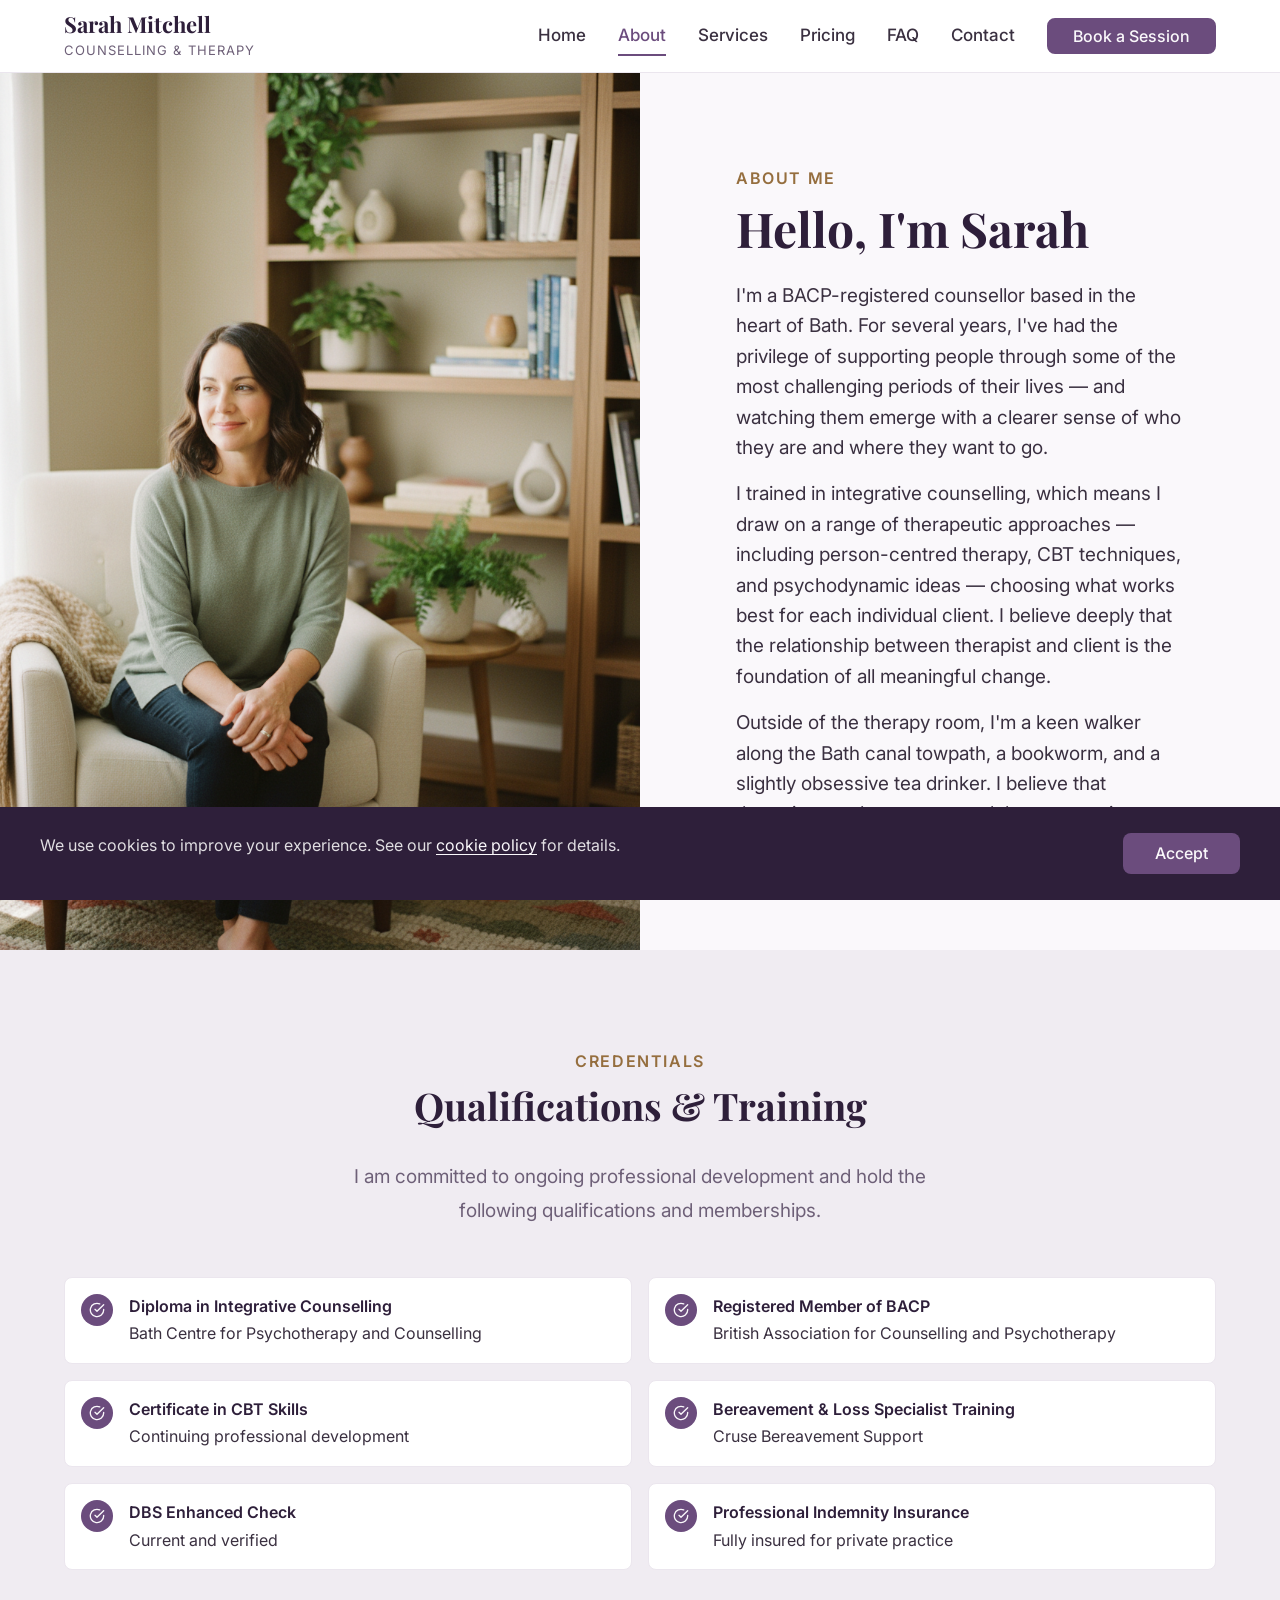
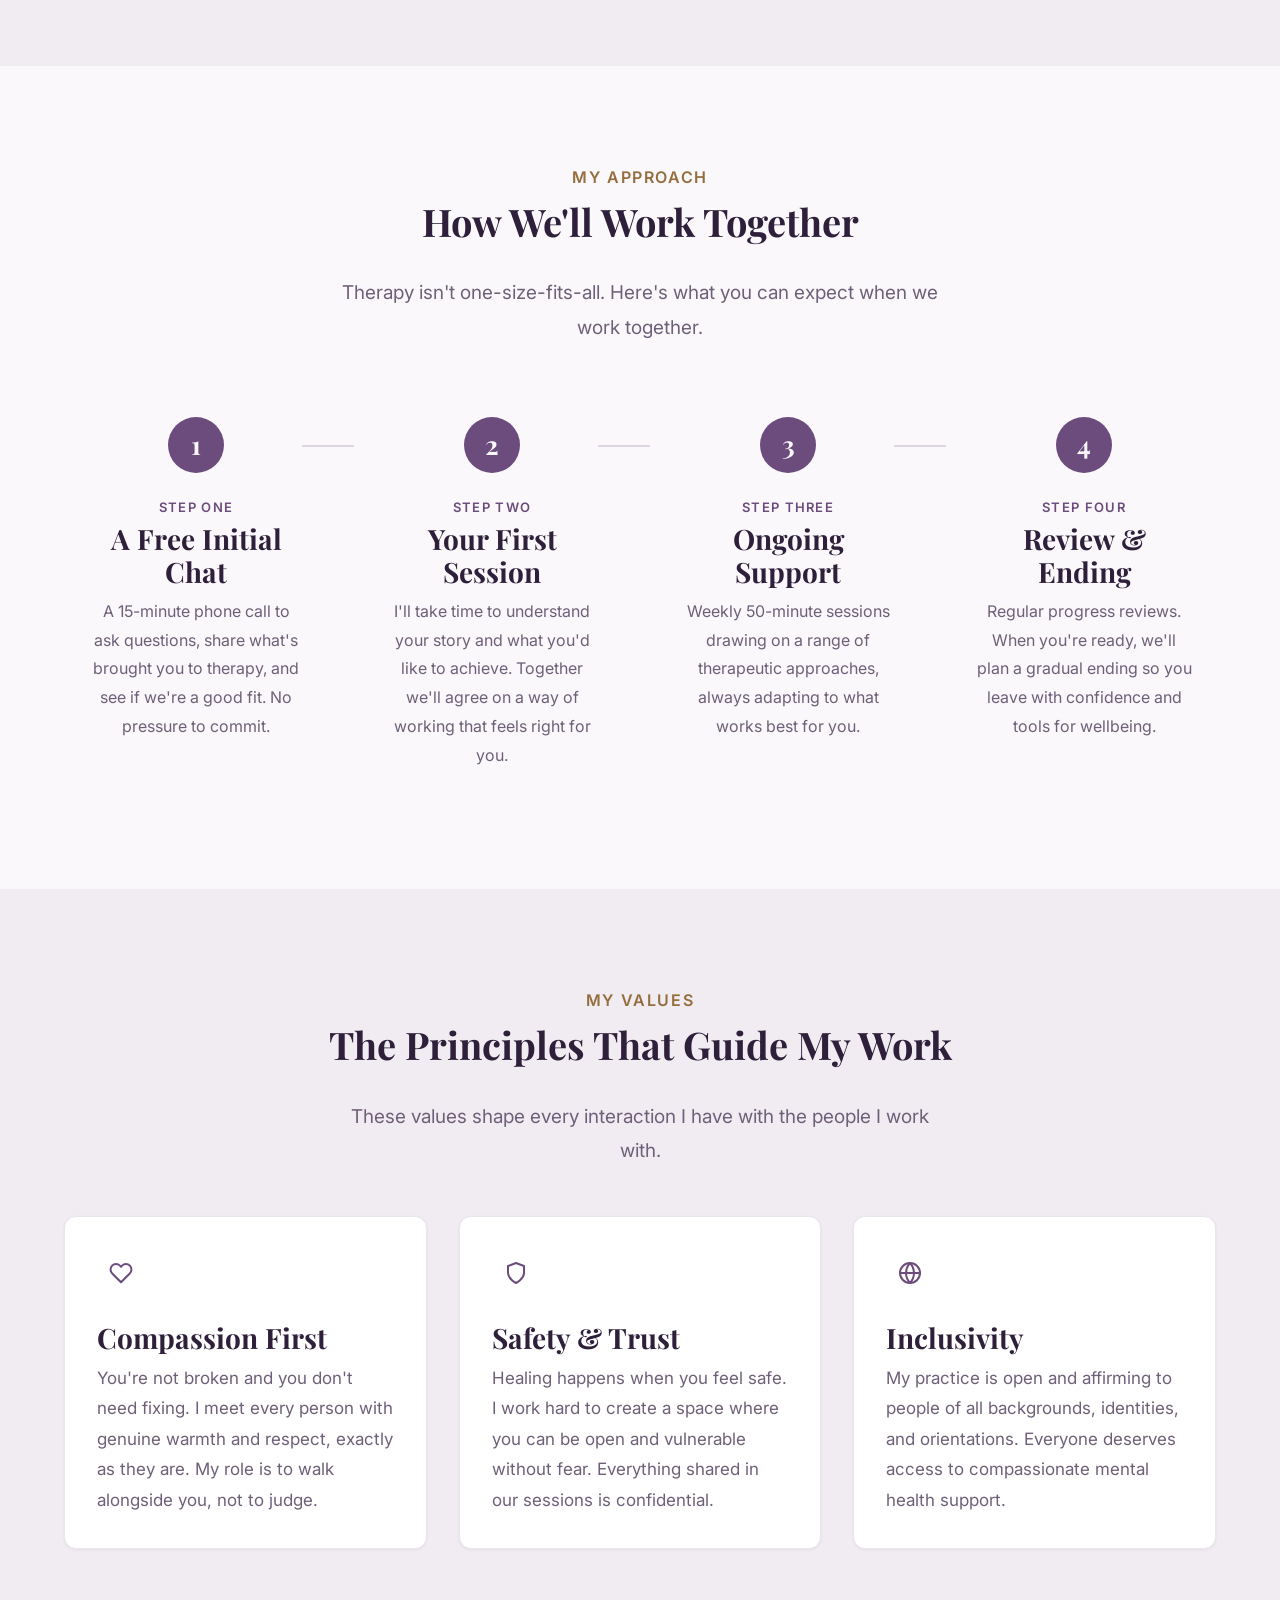
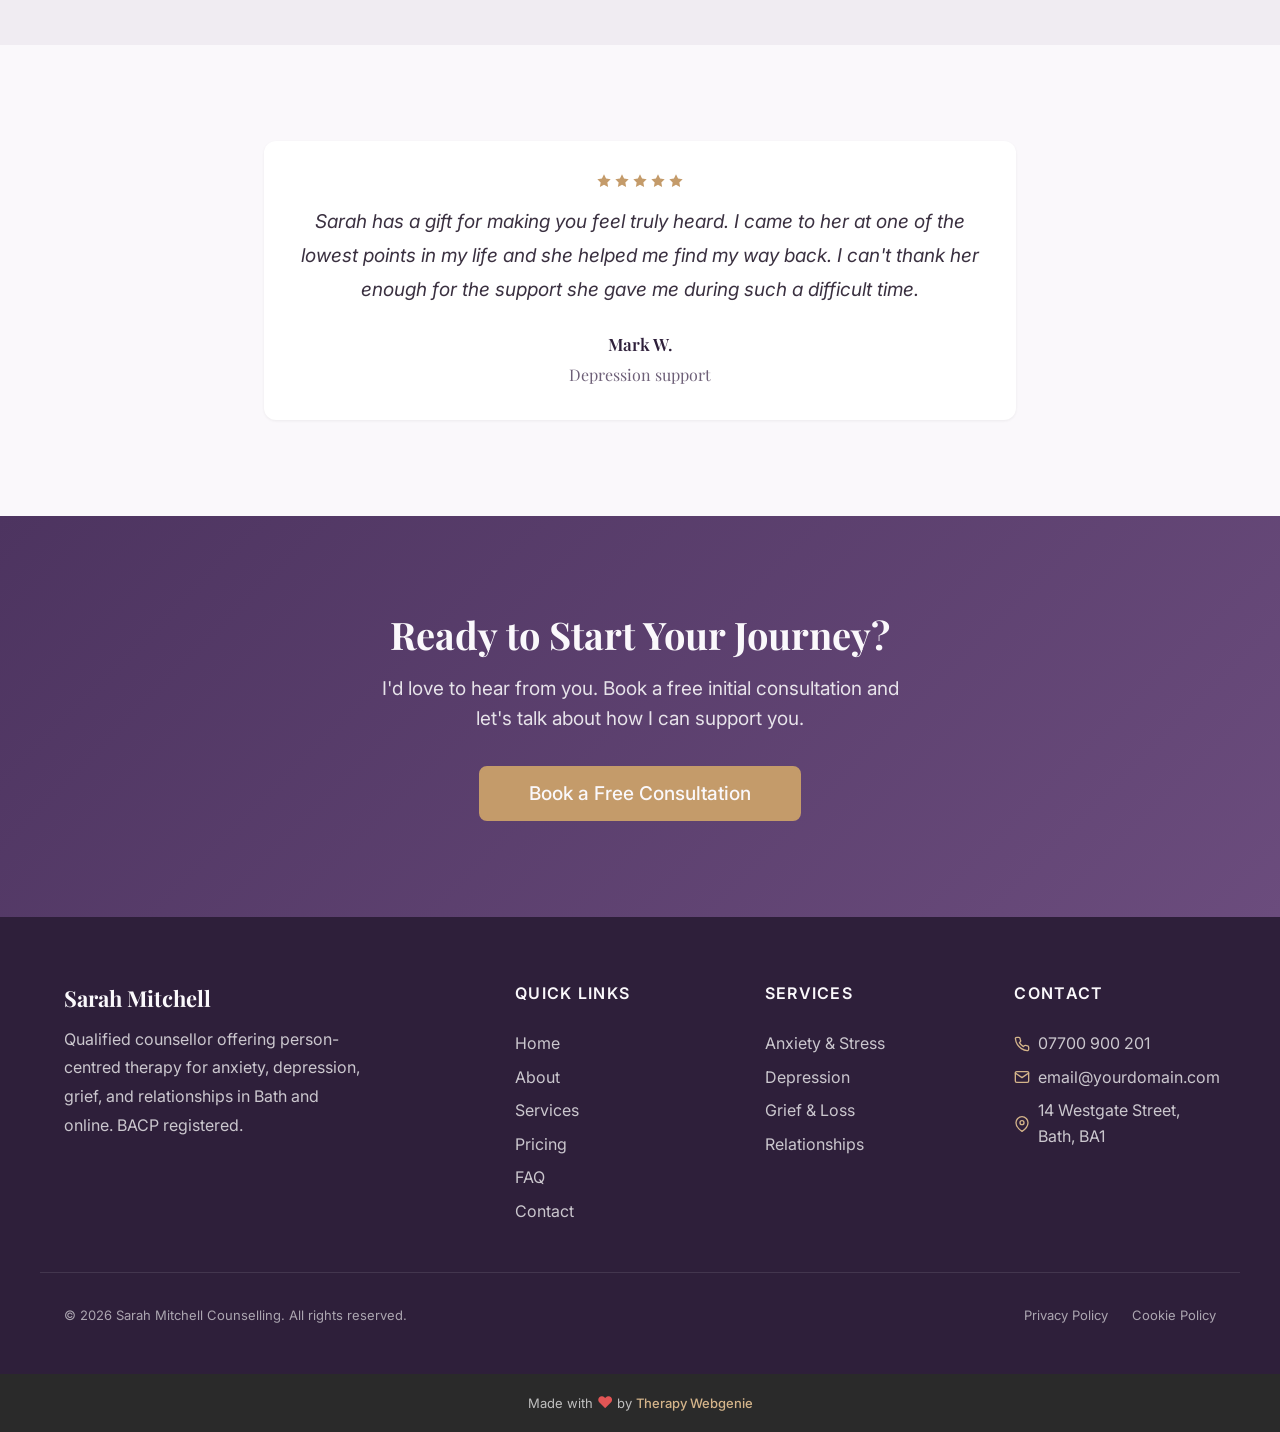
==== about.html @ 07c899c0 "Add compact scroll header to all inner pages Scroll header was only on index.html — now on about, se" ====
<!DOCTYPE html>
<html lang="en">
<head>
  <meta charset="UTF-8">
  <meta name="viewport" content="width=device-width, initial-scale=1.0">
  <meta name="description" content="Learn about Sarah Mitchell — a BACP-registered counsellor in Bath with experience in person-centred therapy for anxiety, depression, grief, and relationships.">
  <title>About Sarah Mitchell — Counsellor in Bath</title>

  <link rel="canonical" href="https://counsellor.therapywebgenie.com/about.html">

  <meta property="og:type" content="website">
  <meta property="og:url" content="https://counsellor.therapywebgenie.com/about.html">
  <meta property="og:title" content="About Sarah Mitchell — Counsellor in Bath">
  <meta property="og:description" content="BACP-registered counsellor in Bath with experience in person-centred therapy for anxiety, depression, grief, and relationships.">
  <meta property="og:image" content="https://counsellor.therapywebgenie.com/images/hero.jpg">

  <meta name="twitter:card" content="summary_large_image">
  <meta name="twitter:title" content="About Sarah Mitchell — Counsellor in Bath">
  <meta name="twitter:description" content="BACP-registered counsellor in Bath with experience in person-centred therapy for anxiety, depression, grief, and relationships.">
  <meta name="twitter:image" content="https://counsellor.therapywebgenie.com/images/hero.jpg">

  <link rel="preconnect" href="https://fonts.googleapis.com">
  <link rel="preconnect" href="https://fonts.gstatic.com" crossorigin>

  <link rel="stylesheet" href="css/base.css">
  <link rel="stylesheet" href="css/components.css">
  <link rel="stylesheet" href="css/theme.css">
  <!-- PROFILE:schema -->
  <!-- /PROFILE:schema -->
</head>
<body>

  <a href="#main" class="skip-link">Skip to main content</a>

  <!-- SECTION: nav -->
  <nav class="nav" role="navigation" aria-label="Main navigation">
    <div class="container nav__inner">
      <a href="index.html" class="nav__brand">
        <!-- PROFILE:logo --><!-- /PROFILE:logo -->
        <span class="nav__name"><!-- PROFILE:site_title -->Sarah Mitchell<!-- /PROFILE:site_title --></span>
        <span class="nav__title"><!-- PROFILE:site_slogan -->Counselling &amp; Therapy<!-- /PROFILE:site_slogan --></span>
      </a>
      <div class="nav__links">
        <a href="index.html" class="nav__link">Home</a>
        <a href="about.html" class="nav__link nav__link--active">About</a>
        <a href="services.html" class="nav__link">Services</a>
        <a href="pricing.html" class="nav__link">Pricing</a>
        <a href="faq.html" class="nav__link">FAQ</a>
        <a href="contact.html" class="nav__link">Contact</a>
        <a href="contact.html" class="btn btn--primary nav__cta">Book a Session</a>
      </div>
      <button class="nav__toggle" aria-label="Toggle menu" aria-expanded="false" aria-controls="mobile-menu">
        <span class="nav__toggle-bar"></span>
        <span class="nav__toggle-bar"></span>
        <span class="nav__toggle-bar"></span>
      </button>
    </div>
    <div class="nav__mobile" id="mobile-menu" role="menu">
      <a href="index.html" class="nav__link" role="menuitem">Home</a>
      <a href="about.html" class="nav__link nav__link--active" role="menuitem">About</a>
      <a href="services.html" class="nav__link" role="menuitem">Services</a>
      <a href="pricing.html" class="nav__link" role="menuitem">Pricing</a>
      <a href="faq.html" class="nav__link" role="menuitem">FAQ</a>
      <a href="contact.html" class="nav__link" role="menuitem">Contact</a>
      <a href="contact.html" class="btn btn--primary" role="menuitem">Book a Session</a>
    </div>
  </nav>
  <!-- /SECTION: nav -->

  <!-- Compact scroll header -->
  <div class="nav-scroll" aria-hidden="true">
    <div class="container nav-scroll__inner">
      <div class="nav-scroll__brand">
        <span class="nav-scroll__name"><!-- PROFILE:site_title -->Sarah Mitchell<!-- /PROFILE:site_title --></span>
        <span class="nav-scroll__title"><!-- PROFILE:site_slogan -->Counselling &amp; Therapy<!-- /PROFILE:site_slogan --></span>
      </div>
      <div class="nav-scroll__right">
        <a href="tel:07700900201" class="nav-scroll__phone">
          <svg xmlns="http://www.w3.org/2000/svg" viewBox="0 0 24 24" fill="none" stroke="currentColor" stroke-width="2" stroke-linecap="round" stroke-linejoin="round"><path d="M22 16.92v3a2 2 0 0 1-2.18 2 19.79 19.79 0 0 1-8.63-3.07 19.5 19.5 0 0 1-6-6 19.79 19.79 0 0 1-3.07-8.67A2 2 0 0 1 4.11 2h3a2 2 0 0 1 2 1.72c.127.96.361 1.903.7 2.81a2 2 0 0 1-.45 2.11L8.09 9.91a16 16 0 0 0 6 6l1.27-1.27a2 2 0 0 1 2.11-.45c.907.339 1.85.573 2.81.7A2 2 0 0 1 22 16.92z"></path></svg>
          07700 900 201
        </a>
        <a href="tel:07700900201" class="nav-scroll__phone-icon" aria-label="Call us">
          <svg xmlns="http://www.w3.org/2000/svg" viewBox="0 0 24 24" fill="none" stroke="currentColor" stroke-width="2" stroke-linecap="round" stroke-linejoin="round"><path d="M22 16.92v3a2 2 0 0 1-2.18 2 19.79 19.79 0 0 1-8.63-3.07 19.5 19.5 0 0 1-6-6 19.79 19.79 0 0 1-3.07-8.67A2 2 0 0 1 4.11 2h3a2 2 0 0 1 2 1.72c.127.96.361 1.903.7 2.81a2 2 0 0 1-.45 2.11L8.09 9.91a16 16 0 0 0 6 6l1.27-1.27a2 2 0 0 1 2.11-.45c.907.339 1.85.573 2.81.7A2 2 0 0 1 22 16.92z"></path></svg>
        </a>
        <button class="nav-scroll__toggle" aria-label="Toggle menu">
          <span class="nav-scroll__toggle-bar"></span>
          <span class="nav-scroll__toggle-bar"></span>
          <span class="nav-scroll__toggle-bar"></span>
        </button>
      </div>
    </div>
  </div>

  <main id="main">

    <!-- SECTION: about-hero -->
    <section class="about-hero">
      <div class="container about-hero__inner">
        <div class="about-hero__image-wrap">
          <img src="images/about-portrait.jpg" alt="Sarah Mitchell, counsellor in Bath" class="about-hero__image" width="600" height="800">
        </div>
        <div class="about-hero__content">
          <span class="section-label">About Me</span>
          <h1>Hello, I'm Sarah</h1>
          <p>I'm a BACP-registered counsellor based in the heart of Bath. For several years, I've had the privilege of supporting people through some of the most challenging periods of their lives — and watching them emerge with a clearer sense of who they are and where they want to go.</p>
          <p>I trained in integrative counselling, which means I draw on a range of therapeutic approaches — including person-centred therapy, CBT techniques, and psychodynamic ideas — choosing what works best for each individual client. I believe deeply that the relationship between therapist and client is the foundation of all meaningful change.</p>
          <p>Outside of the therapy room, I'm a keen walker along the Bath canal towpath, a bookworm, and a slightly obsessive tea drinker. I believe that therapists are human too, and that connection starts with being genuine.</p>
        </div>
      </div>
    </section>
    <!-- /SECTION: about-hero -->

    <!-- SECTION: qualifications -->
    <section class="section section--alt reveal">
      <div class="container">
        <div class="text-center">
          <span class="section-label">Credentials</span>
          <h2>Qualifications &amp; Training</h2>
          <p class="section-subtitle">I am committed to ongoing professional development and hold the following qualifications and memberships.</p>
        </div>
        <div class="quals-list">
          <div class="quals-list__item">
            <div class="quals-list__icon">
              <svg xmlns="http://www.w3.org/2000/svg" viewBox="0 0 24 24" fill="none" stroke="currentColor" stroke-width="2" stroke-linecap="round" stroke-linejoin="round"><path d="M22 11.08V12a10 10 0 1 1-5.93-9.14"></path><polyline points="22 4 12 14.01 9 11.01"></polyline></svg>
            </div>
            <div class="quals-list__text">
              <strong>Diploma in Integrative Counselling</strong>
              Bath Centre for Psychotherapy and Counselling
            </div>
          </div>
          <div class="quals-list__item">
            <div class="quals-list__icon">
              <svg xmlns="http://www.w3.org/2000/svg" viewBox="0 0 24 24" fill="none" stroke="currentColor" stroke-width="2" stroke-linecap="round" stroke-linejoin="round"><path d="M22 11.08V12a10 10 0 1 1-5.93-9.14"></path><polyline points="22 4 12 14.01 9 11.01"></polyline></svg>
            </div>
            <div class="quals-list__text">
              <strong>Registered Member of BACP</strong>
              British Association for Counselling and Psychotherapy
            </div>
          </div>
          <div class="quals-list__item">
            <div class="quals-list__icon">
              <svg xmlns="http://www.w3.org/2000/svg" viewBox="0 0 24 24" fill="none" stroke="currentColor" stroke-width="2" stroke-linecap="round" stroke-linejoin="round"><path d="M22 11.08V12a10 10 0 1 1-5.93-9.14"></path><polyline points="22 4 12 14.01 9 11.01"></polyline></svg>
            </div>
            <div class="quals-list__text">
              <strong>Certificate in CBT Skills</strong>
              Continuing professional development
            </div>
          </div>
          <div class="quals-list__item">
            <div class="quals-list__icon">
              <svg xmlns="http://www.w3.org/2000/svg" viewBox="0 0 24 24" fill="none" stroke="currentColor" stroke-width="2" stroke-linecap="round" stroke-linejoin="round"><path d="M22 11.08V12a10 10 0 1 1-5.93-9.14"></path><polyline points="22 4 12 14.01 9 11.01"></polyline></svg>
            </div>
            <div class="quals-list__text">
              <strong>Bereavement &amp; Loss Specialist Training</strong>
              Cruse Bereavement Support
            </div>
          </div>
          <div class="quals-list__item">
            <div class="quals-list__icon">
              <svg xmlns="http://www.w3.org/2000/svg" viewBox="0 0 24 24" fill="none" stroke="currentColor" stroke-width="2" stroke-linecap="round" stroke-linejoin="round"><path d="M22 11.08V12a10 10 0 1 1-5.93-9.14"></path><polyline points="22 4 12 14.01 9 11.01"></polyline></svg>
            </div>
            <div class="quals-list__text">
              <strong>DBS Enhanced Check</strong>
              Current and verified
            </div>
          </div>
          <div class="quals-list__item">
            <div class="quals-list__icon">
              <svg xmlns="http://www.w3.org/2000/svg" viewBox="0 0 24 24" fill="none" stroke="currentColor" stroke-width="2" stroke-linecap="round" stroke-linejoin="round"><path d="M22 11.08V12a10 10 0 1 1-5.93-9.14"></path><polyline points="22 4 12 14.01 9 11.01"></polyline></svg>
            </div>
            <div class="quals-list__text">
              <strong>Professional Indemnity Insurance</strong>
              Fully insured for private practice
            </div>
          </div>
        </div>
      </div>
    </section>
    <!-- /SECTION: qualifications -->

    <!-- SECTION: approach -->
    <section class="section reveal">
      <div class="container">
        <div class="text-center">
          <span class="section-label">My Approach</span>
          <h2>How We'll Work Together</h2>
          <p class="section-subtitle">Therapy isn't one-size-fits-all. Here's what you can expect when we work together.</p>
        </div>
        <div class="steps steps--connected steps--4">
          <div class="step">
            <div class="step__number">1</div>
            <span class="step__label">Step One</span>
            <h3 class="step__title">A Free Initial Chat</h3>
            <p class="step__text">A 15-minute phone call to ask questions, share what's brought you to therapy, and see if we're a good fit. No pressure to commit.</p>
          </div>
          <div class="step">
            <div class="step__number">2</div>
            <span class="step__label">Step Two</span>
            <h3 class="step__title">Your First Session</h3>
            <p class="step__text">I'll take time to understand your story and what you'd like to achieve. Together we'll agree on a way of working that feels right for you.</p>
          </div>
          <div class="step">
            <div class="step__number">3</div>
            <span class="step__label">Step Three</span>
            <h3 class="step__title">Ongoing Support</h3>
            <p class="step__text">Weekly 50-minute sessions drawing on a range of therapeutic approaches, always adapting to what works best for you.</p>
          </div>
          <div class="step">
            <div class="step__number">4</div>
            <span class="step__label">Step Four</span>
            <h3 class="step__title">Review &amp; Ending</h3>
            <p class="step__text">Regular progress reviews. When you're ready, we'll plan a gradual ending so you leave with confidence and tools for wellbeing.</p>
          </div>
        </div>
      </div>
    </section>
    <!-- /SECTION: approach -->

    <!-- SECTION: values -->
    <section class="section section--alt reveal">
      <div class="container">
        <div class="text-center">
          <span class="section-label">My Values</span>
          <h2>The Principles That Guide My Work</h2>
          <p class="section-subtitle">These values shape every interaction I have with the people I work with.</p>
        </div>
        <div class="grid grid--3">
          <div class="card">
            <div class="card__icon">
              <svg xmlns="http://www.w3.org/2000/svg" viewBox="0 0 24 24" fill="none" stroke="currentColor" stroke-width="2" stroke-linecap="round" stroke-linejoin="round"><path d="M20.84 4.61a5.5 5.5 0 0 0-7.78 0L12 5.67l-1.06-1.06a5.5 5.5 0 0 0-7.78 7.78l1.06 1.06L12 21.23l7.78-7.78 1.06-1.06a5.5 5.5 0 0 0 0-7.78z"></path></svg>
            </div>
            <h3 class="card__title">Compassion First</h3>
            <p class="card__text">You're not broken and you don't need fixing. I meet every person with genuine warmth and respect, exactly as they are. My role is to walk alongside you, not to judge.</p>
          </div>
          <div class="card">
            <div class="card__icon">
              <svg xmlns="http://www.w3.org/2000/svg" viewBox="0 0 24 24" fill="none" stroke="currentColor" stroke-width="2" stroke-linecap="round" stroke-linejoin="round"><path d="M12 22s8-4 8-10V5l-8-3-8 3v7c0 6 8 10 8 10z"></path></svg>
            </div>
            <h3 class="card__title">Safety &amp; Trust</h3>
            <p class="card__text">Healing happens when you feel safe. I work hard to create a space where you can be open and vulnerable without fear. Everything shared in our sessions is confidential.</p>
          </div>
          <div class="card">
            <div class="card__icon">
              <svg xmlns="http://www.w3.org/2000/svg" viewBox="0 0 24 24" fill="none" stroke="currentColor" stroke-width="2" stroke-linecap="round" stroke-linejoin="round"><circle cx="12" cy="12" r="10"></circle><line x1="2" y1="12" x2="22" y2="12"></line><path d="M12 2a15.3 15.3 0 0 1 4 10 15.3 15.3 0 0 1-4 10 15.3 15.3 0 0 1-4-10 15.3 15.3 0 0 1 4-10z"></path></svg>
            </div>
            <h3 class="card__title">Inclusivity</h3>
            <p class="card__text">My practice is open and affirming to people of all backgrounds, identities, and orientations. Everyone deserves access to compassionate mental health support.</p>
          </div>
        </div>
      </div>
    </section>
    <!-- /SECTION: values -->

    <!-- SECTION: testimonial -->
    <section class="section reveal">
      <div class="container container--narrow text-center">
        <div class="testimonial testimonial--avatar">
          <div class="testimonial__stars">
            <svg viewBox="0 0 24 24"><path d="M12 2l3.09 6.26L22 9.27l-5 4.87 1.18 6.88L12 17.77l-6.18 3.25L7 14.14 2 9.27l6.91-1.01L12 2z"/></svg>
            <svg viewBox="0 0 24 24"><path d="M12 2l3.09 6.26L22 9.27l-5 4.87 1.18 6.88L12 17.77l-6.18 3.25L7 14.14 2 9.27l6.91-1.01L12 2z"/></svg>
            <svg viewBox="0 0 24 24"><path d="M12 2l3.09 6.26L22 9.27l-5 4.87 1.18 6.88L12 17.77l-6.18 3.25L7 14.14 2 9.27l6.91-1.01L12 2z"/></svg>
            <svg viewBox="0 0 24 24"><path d="M12 2l3.09 6.26L22 9.27l-5 4.87 1.18 6.88L12 17.77l-6.18 3.25L7 14.14 2 9.27l6.91-1.01L12 2z"/></svg>
            <svg viewBox="0 0 24 24"><path d="M12 2l3.09 6.26L22 9.27l-5 4.87 1.18 6.88L12 17.77l-6.18 3.25L7 14.14 2 9.27l6.91-1.01L12 2z"/></svg>
          </div>
          <p class="testimonial__quote">Sarah has a gift for making you feel truly heard. I came to her at one of the lowest points in my life and she helped me find my way back. I can't thank her enough for the support she gave me during such a difficult time.</p>
          <p class="testimonial__author">Mark W.</p>
          <p class="testimonial__detail">Depression support</p>
        </div>
      </div>
    </section>
    <!-- /SECTION: testimonial -->

    <!-- SECTION: cta -->
    <section class="section cta-banner reveal">
      <div class="container text-center">
        <h2>Ready to Start Your Journey?</h2>
        <p>I'd love to hear from you. Book a free initial consultation and let's talk about how I can support you.</p>
        <div class="cta-banner__buttons">
          <a href="contact.html" class="btn btn--accent">Book a Free Consultation</a>
        </div>
      </div>
    </section>
    <!-- /SECTION: cta -->

  </main>

  <!-- SECTION: footer -->
  <footer class="footer">
    <div class="container footer__inner">
      <div class="footer__brand">
        <p class="footer__brand-name">Sarah Mitchell</p>
        <p class="footer__brand-text">Qualified counsellor offering person-centred therapy for anxiety, depression, grief, and relationships in Bath and online. BACP registered.</p>
      </div>
      <div class="footer__col">
        <p class="footer__heading">Quick Links</p>
        <div class="footer__links">
          <a href="index.html" class="footer__link">Home</a>
          <a href="about.html" class="footer__link">About</a>
          <a href="services.html" class="footer__link">Services</a>
          <a href="pricing.html" class="footer__link">Pricing</a>
          <a href="faq.html" class="footer__link">FAQ</a>
          <a href="contact.html" class="footer__link">Contact</a>
        </div>
      </div>
      <div class="footer__col">
        <p class="footer__heading">Services</p>
        <div class="footer__links">
          <a href="services.html" class="footer__link">Anxiety &amp; Stress</a>
          <a href="services.html" class="footer__link">Depression</a>
          <a href="services.html" class="footer__link">Grief &amp; Loss</a>
          <a href="services.html" class="footer__link">Relationships</a>
        </div>
      </div>
      <div class="footer__col">
        <p class="footer__heading">Contact</p>
        <div class="footer__contact-item">
          <svg xmlns="http://www.w3.org/2000/svg" viewBox="0 0 24 24" fill="none" stroke="currentColor" stroke-width="2" stroke-linecap="round" stroke-linejoin="round"><path d="M22 16.92v3a2 2 0 0 1-2.18 2 19.79 19.79 0 0 1-8.63-3.07 19.5 19.5 0 0 1-6-6 19.79 19.79 0 0 1-3.07-8.67A2 2 0 0 1 4.11 2h3a2 2 0 0 1 2 1.72 12.84 12.84 0 0 0 .7 2.81 2 2 0 0 1-.45 2.11L8.09 9.91a16 16 0 0 0 6 6l1.27-1.27a2 2 0 0 1 2.11-.45 12.84 12.84 0 0 0 2.81.7A2 2 0 0 1 22 16.92z"></path></svg>
          <!-- PROFILE:phone_landline --><span>07700 900 201</span><!-- /PROFILE:phone_landline -->
        </div>
        <div class="footer__contact-item">
          <svg xmlns="http://www.w3.org/2000/svg" viewBox="0 0 24 24" fill="none" stroke="currentColor" stroke-width="2" stroke-linecap="round" stroke-linejoin="round"><path d="M4 4h16c1.1 0 2 .9 2 2v12c0 1.1-.9 2-2 2H4c-1.1 0-2-.9-2-2V6c0-1.1.9-2 2-2z"></path><polyline points="22,6 12,13 2,6"></polyline></svg>
          <!-- PROFILE:email --><a href="mailto:email@yourdomain.com">email@yourdomain.com</a><!-- /PROFILE:email -->
        </div>
        <div class="footer__contact-item">
          <svg xmlns="http://www.w3.org/2000/svg" viewBox="0 0 24 24" fill="none" stroke="currentColor" stroke-width="2" stroke-linecap="round" stroke-linejoin="round"><path d="M21 10c0 7-9 13-9 13s-9-6-9-13a9 9 0 0 1 18 0z"></path><circle cx="12" cy="10" r="3"></circle></svg>
          <!-- PROFILE:address --><span>14 Westgate Street, Bath, BA1</span><!-- /PROFILE:address -->
        </div>
      </div>
    </div>
    <div class="container footer__bottom">
      <p class="footer__copyright">&copy; 2026 Sarah Mitchell Counselling. All rights reserved.</p>
      <div class="footer__legal">
        <a href="privacy.html">Privacy Policy</a>
        <a href="cookies-policy.html">Cookie Policy</a>
      </div>
    </div>
  </footer>
  <!-- /SECTION: footer -->

  <div class="site-credit">
    <p>Made with <span class="site-credit__heart" aria-label="love">&#10084;</span> by <a href="https://www.therapywebgenie.com" target="_blank" rel="noopener">Therapy Webgenie</a></p>
  </div>

  <!-- Cookie Consent -->
  <div class="cookie-banner" role="dialog" aria-label="Cookie consent">
    <div class="cookie-banner__inner">
      <p class="cookie-banner__text">We use cookies to improve your experience. See our <a href="cookies-policy.html">cookie policy</a> for details.</p>
      <button class="cookie-banner__accept">Accept</button>
    </div>
  </div>

  <!-- Back to Top -->
  <button class="back-to-top" aria-label="Back to top">
    <svg xmlns="http://www.w3.org/2000/svg" viewBox="0 0 24 24" fill="none" stroke="currentColor" stroke-width="2" stroke-linecap="round" stroke-linejoin="round"><polyline points="18 15 12 9 6 15"></polyline></svg>
  </button>

  <script src="js/main.js"></script>
</body>
</html>
---- css/base.css ----
/* =============================================
   BASE STYLES
   Reset, Custom Properties, Typography, Layout
   Theme colours & fonts are in theme.css
   ============================================= */

/* --- Custom Properties (non-theme) --- */
:root {
  --text-xs: 0.8125rem;
  --text-sm: 1rem;
  --text-base: 1.0625rem;
  --text-md: 1.1875rem;
  --text-lg: 1.375rem;
  --text-xl: 1.625rem;
  --text-2xl: 2rem;
  --text-3xl: 2.375rem;
  --text-4xl: 3rem;

  /* Heading sizes (overridable per font pairing in theme.css) */
  --text-h1: var(--text-3xl);          /* mobile: 38px */
  --text-h1-desktop: var(--text-4xl);  /* desktop: 48px */
  --text-h2: var(--text-2xl);          /* mobile: 32px */
  --text-h2-desktop: var(--text-3xl);  /* desktop: 38px */
  --text-h3: var(--text-xl);           /* mobile: 26px */
  --text-h3-desktop: 1.75rem;          /* desktop: 28px */

  --font-weight-normal: 400;
  --font-weight-medium: 500;
  --font-weight-semibold: 600;
  --font-weight-bold: 700;

  --line-height-tight: 1.2;
  --line-height-normal: 1.6;
  --line-height-relaxed: 1.8;

  /* Spacing */
  --space-xs: 0.25rem;
  --space-sm: 0.5rem;
  --space-md: 1rem;
  --space-lg: 1.5rem;
  --space-xl: 2rem;
  --space-2xl: 3rem;
  --space-3xl: 4rem;
  --space-4xl: 6rem;
  --space-5xl: 8rem;

  /* Layout */
  --container-max: 1200px;
  --container-narrow: 800px;
  --container-wide: 1400px;

  /* Border Radius */
  --radius-sm: 4px;
  --radius-md: 8px;
  --radius-lg: 12px;
  --radius-xl: 20px;
  --radius-full: 9999px;

  /* Shadows */
  --shadow-sm: 0 1px 3px rgba(0, 0, 0, 0.06);
  --shadow-md: 0 4px 12px rgba(0, 0, 0, 0.08);
  --shadow-lg: 0 8px 30px rgba(0, 0, 0, 0.1);
  --shadow-xl: 0 12px 40px rgba(0, 0, 0, 0.12);

  /* Transitions */
  --transition-fast: 150ms ease;
  --transition-base: 250ms ease;
  --transition-normal: 300ms ease;
  --transition-slow: 400ms ease;
}

/* --- Reset --- */
*,
*::before,
*::after {
  box-sizing: border-box;
  margin: 0;
  padding: 0;
}

html {
  font-size: 100%;
  scroll-behavior: smooth;
  -webkit-text-size-adjust: 100%;
}

body {
  font-family: var(--font-body);
  font-size: var(--text-md);
  font-weight: var(--font-weight-normal);
  line-height: var(--line-height-normal);
  color: var(--color-text);
  background-color: var(--color-bg);
  -webkit-font-smoothing: antialiased;
  -moz-osx-font-smoothing: grayscale;
}

img,
picture,
video,
svg {
  display: block;
  max-width: 100%;
  height: auto;
}

input,
button,
textarea,
select {
  font: inherit;
  color: inherit;
}

button {
  cursor: pointer;
  border: none;
  background: none;
}

a {
  color: inherit;
  text-decoration: none;
}

ul,
ol {
  list-style: none;
}

h1, h2, h3, h4, h5, h6 {
  font-family: var(--font-heading);
  color: var(--color-text-heading);
  line-height: var(--line-height-tight);
  font-weight: var(--font-weight-bold);
  margin-bottom: var(--space-md);
}

/* --- Typography --- */
h1 {
  font-size: var(--text-h1);
}

h2 {
  font-size: var(--text-h2);
}

h3 {
  font-size: var(--text-h3);
}

h4 {
  font-size: var(--text-lg);
}

h5 {
  font-size: var(--text-md);
}

h6 {
  font-size: var(--text-base);
}

p {
  margin-bottom: var(--space-md);
}

p:last-child:not(.section-subtitle) {
  margin-bottom: 0;
}

strong {
  font-weight: var(--font-weight-semibold);
}

/* --- Layout Utilities --- */
.container {
  width: 100%;
  max-width: var(--container-max);
  margin-left: auto;
  margin-right: auto;
  padding-left: var(--space-lg);
  padding-right: var(--space-lg);
}

.container--narrow {
  max-width: var(--container-narrow);
}

.section {
  padding-top: var(--space-3xl);
  padding-bottom: var(--space-3xl);
}

.section--alt {
  background-color: var(--color-bg-alt);
}

/* Icons inside alt sections: swap bg-alt → surface so they remain visible */
.section--alt .card__icon,
.section--alt .icon-box__icon,
.section--alt .contact-info__icon,
.section--alt .service-detail__icon {
  background-color: var(--color-surface);
}

.section--dark {
  background-color: var(--color-bg-dark);
  color: var(--color-text-inverse);
}

.section--dark h2,
.section--dark h3,
.section--dark h4 {
  color: var(--color-text-inverse);
}

/* Grid */
.grid {
  display: grid;
  gap: var(--space-xl);
}

.grid--2 {
  grid-template-columns: 1fr;
}

.grid--3 {
  grid-template-columns: 1fr;
}

/* --- Buttons --- */
.btn {
  display: inline-flex;
  align-items: center;
  justify-content: center;
  gap: var(--space-sm);
  padding: var(--space-md) var(--space-xl);
  font-family: var(--font-body);
  font-size: var(--text-base);
  font-weight: var(--font-weight-medium);
  line-height: 1;
  border-radius: var(--radius-md);
  transition: all var(--transition-base);
  text-decoration: none;
  border: 2px solid transparent;
  white-space: nowrap;
}

.btn--primary {
  background-color: var(--color-primary);
  color: var(--color-text-inverse);
  border-color: var(--color-primary);
}

.btn--primary:hover {
  background-color: var(--color-primary-dark);
  border-color: var(--color-primary-dark);
}

.btn--secondary {
  background-color: transparent;
  color: var(--color-primary);
  border-color: var(--color-primary);
}

.btn--secondary:hover {
  background-color: var(--color-primary);
  color: var(--color-text-inverse);
}

.btn--accent {
  background-color: var(--color-secondary);
  color: var(--color-text-inverse);
  border-color: var(--color-secondary);
}

.btn--accent:hover {
  background-color: var(--color-secondary-dark);
  border-color: var(--color-secondary-dark);
}

.btn--block {
  width: 100%;
}

/* --- Links --- */
.link {
  color: var(--color-primary);
  text-decoration: underline;
  text-underline-offset: 3px;
  transition: color var(--transition-fast);
}

.link:hover {
  color: var(--color-primary-dark);
}

/* --- Text Utilities --- */
.text-center {
  text-align: center;
}

.text-center h2 {
  margin-bottom: var(--space-xl);
}

.text-balance {
  text-wrap: balance;
}

.section-subtitle {
  font-size: var(--text-md);
  color: var(--color-text-light);
  max-width: 600px;
  margin-bottom: var(--space-2xl);
  line-height: var(--line-height-relaxed);
}

.text-center .section-subtitle {
  margin-left: auto;
  margin-right: auto;
}

.section-footer {
  margin-top: var(--space-2xl);
}

.section-label {
  display: inline-block;
  font-family: var(--font-body);
  font-size: var(--text-sm);
  font-weight: var(--font-weight-semibold);
  text-transform: uppercase;
  letter-spacing: 0.1em;
  color: var(--color-secondary-dark);
  margin-bottom: var(--space-sm);
}

/* --- Responsive Typography --- */
@media (min-width: 768px) {
  h1 {
    font-size: var(--text-h1-desktop);
  }

  h2 {
    font-size: var(--text-h2-desktop);
  }

  h3 {
    font-size: var(--text-h3-desktop);
  }

  .section {
    padding-top: var(--space-4xl);
    padding-bottom: var(--space-4xl);
  }
}

/* --- Responsive Grid --- */
@media (min-width: 768px) {
  .grid--2 {
    grid-template-columns: repeat(2, 1fr);
  }

  .grid--3 {
    grid-template-columns: repeat(2, 1fr);
  }
}

@media (min-width: 1024px) {
  .grid--3 {
    grid-template-columns: repeat(3, 1fr);
  }
}

/* --- Screen Reader Only --- */
.sr-only {
  position: absolute;
  width: 1px;
  height: 1px;
  padding: 0;
  margin: -1px;
  overflow: hidden;
  clip: rect(0, 0, 0, 0);
  white-space: nowrap;
  border-width: 0;
}
---- css/components.css ----
/* =============================================
   COMPONENT STYLES
   Nav, Hero, Cards, Testimonials, Forms, Footer
   ============================================= */

/* --- Skip Link --- */
.skip-link {
  position: absolute;
  top: -100%;
  left: var(--space-md);
  padding: var(--space-sm) var(--space-md);
  background: var(--color-primary);
  color: var(--color-text-inverse);
  border-radius: var(--radius-md);
  z-index: 1000;
  font-size: var(--text-sm);
}

.skip-link:focus {
  top: var(--space-sm);
}

/* =============================================
   NAVIGATION
   ============================================= */
.nav {
  position: relative;
  z-index: 100;
  background-color: var(--color-surface);
  border-bottom: 1px solid var(--color-border-light);
  transition: box-shadow var(--transition-base);
}

.nav--scrolled {
  box-shadow: var(--shadow-md);
}

.nav__inner {
  display: flex;
  align-items: center;
  justify-content: space-between;
  height: 72px;
}

.nav__brand {
  display: flex;
  flex-direction: column;
  gap: 2px;
}

.nav__logo {
  max-height: 70px;
  width: auto;
  object-fit: contain;
}

/* Logo beside title — add .nav__brand--inline to .nav__brand */
.nav__brand--inline {
  flex-direction: row;
  align-items: center;
  gap: var(--space-sm);
}

.nav__brand--inline .nav__brand-text {
  display: flex;
  flex-direction: column;
  gap: 2px;
}

.nav__name {
  font-family: var(--font-heading);
  font-size: var(--text-lg);
  font-weight: var(--font-weight-bold);
  color: var(--color-text-heading);
  line-height: 1.2;
}

.nav__title {
  font-size: var(--text-xs);
  color: var(--color-text-light);
  text-transform: uppercase;
  letter-spacing: 0.08em;
}

.nav__links {
  display: none;
  gap: var(--space-xl);
  align-items: center;
}

.nav__link {
  font-size: var(--text-base);
  font-weight: var(--font-weight-medium);
  color: var(--color-text);
  transition: color var(--transition-fast);
  position: relative;
  padding: var(--space-xs) 0;
}

.nav__link::after {
  content: '';
  position: absolute;
  bottom: -2px;
  left: 0;
  width: 0;
  height: 2px;
  background-color: var(--color-primary);
  transition: width var(--transition-base);
}

.nav__link:hover,
.nav__link--active {
  color: var(--color-primary);
}

.nav__link:hover::after,
.nav__link--active::after {
  width: 100%;
}

.nav__cta {
  font-size: var(--text-sm);
  padding: var(--space-sm) var(--space-lg);
}

/* Mobile Menu Toggle */
.nav__toggle {
  display: flex;
  flex-direction: column;
  gap: 5px;
  padding: var(--space-sm);
  z-index: 110;
}

.nav__toggle-bar {
  display: block;
  width: 24px;
  height: 2px;
  background-color: var(--color-text);
  border-radius: 2px;
  transition: all var(--transition-base);
  transform-origin: center;
}

.nav__toggle--open .nav__toggle-bar:nth-child(1) {
  transform: translateY(7px) rotate(45deg);
}

.nav__toggle--open .nav__toggle-bar:nth-child(2) {
  opacity: 0;
}

.nav__toggle--open .nav__toggle-bar:nth-child(3) {
  transform: translateY(-7px) rotate(-45deg);
}

/* Mobile Menu Overlay — slide in from right */
.nav__mobile {
  display: flex;
  position: fixed;
  inset: 0;
  top: 72px;
  background-color: var(--color-surface);
  z-index: 99;
  padding: var(--space-3xl) var(--space-lg);
  flex-direction: column;
  gap: var(--space-lg);
  overflow-y: auto;
  transform: translateX(100%);
  opacity: 0;
  visibility: hidden;
  transition: transform 0.35s cubic-bezier(0.4, 0, 0.2, 1),
              opacity 0.35s ease,
              visibility 0.35s;
}

.nav__mobile--open {
  transform: translateX(0);
  opacity: 1;
  visibility: visible;
}

.nav__mobile .nav__link,
.nav__mobile .btn {
  opacity: 0;
  transform: translateX(20px);
  transition: opacity 0.3s ease, transform 0.3s ease;
}

.nav__mobile--open .nav__link,
.nav__mobile--open .btn {
  opacity: 1;
  transform: translateX(0);
}

.nav__mobile--open > *:nth-child(1) { transition-delay: 0.05s; }
.nav__mobile--open > *:nth-child(2) { transition-delay: 0.1s; }
.nav__mobile--open > *:nth-child(3) { transition-delay: 0.15s; }
.nav__mobile--open > *:nth-child(4) { transition-delay: 0.2s; }
.nav__mobile--open > *:nth-child(5) { transition-delay: 0.25s; }
.nav__mobile--open > *:nth-child(6) { transition-delay: 0.3s; }
.nav__mobile--open > *:nth-child(7) { transition-delay: 0.35s; }

.nav__mobile .nav__link {
  font-size: var(--text-lg);
  padding: var(--space-sm) 0;
  border-bottom: 1px solid var(--color-border-light);
}

.nav__mobile .nav__link::after {
  display: none;
}

.nav__mobile .btn {
  margin-top: var(--space-md);
  text-align: center;
}

@media (min-width: 1100px) {
  .nav__links {
    display: flex;
  }

  .nav__toggle {
    display: none;
  }
}

/* --- Nav Dropdowns (Desktop) --- */
.nav__dropdown {
  position: relative;
}

.nav__link--has-children {
  display: inline-flex;
  align-items: center;
  gap: 4px;
  background: none;
  border: none;
  cursor: pointer;
  font-family: inherit;
  font-size: inherit;
  font-weight: inherit;
  color: inherit;
  padding: 0;
}

.nav__chevron {
  width: 12px;
  height: 12px;
  transition: transform var(--transition-fast);
  flex-shrink: 0;
}

.nav__dropdown:hover .nav__chevron,
.nav__link--has-children[aria-expanded="true"] ~ .nav__dropdown-menu + .nav__chevron,
.nav__link--has-children[aria-expanded="true"] .nav__chevron {
  transform: rotate(180deg);
}

.nav__dropdown-trigger {
  display: inline-flex;
  align-items: center;
  gap: 4px;
  background: none;
  border: none;
  cursor: pointer;
  font-family: inherit;
  font-size: inherit;
  font-weight: inherit;
  color: inherit;
  padding: 0;
}

.nav__dropdown-trigger .nav__chevron {
  width: 12px;
  height: 12px;
  transition: transform var(--transition-fast);
  flex-shrink: 0;
}

.nav__dropdown:hover .nav__dropdown-trigger .nav__chevron {
  transform: rotate(180deg);
}

.nav__dropdown-menu {
  position: absolute;
  top: 100%;
  left: 50%;
  transform: translateX(-50%);
  min-width: 240px;
  background: var(--color-surface);
  border: 1px solid var(--color-border-light);
  border-radius: var(--radius-md, 8px);
  box-shadow: var(--shadow-lg);
  padding: var(--space-sm) 0;
  opacity: 0;
  visibility: hidden;
  transition: opacity var(--transition-fast), visibility var(--transition-fast);
  z-index: 110;
  margin-top: var(--space-xs);
}

.nav__dropdown:hover .nav__dropdown-menu {
  opacity: 1;
  visibility: visible;
}

.nav__dropdown-link,
.nav__dropdown-menu .nav__link--child {
  display: block;
  padding: var(--space-sm) var(--space-lg);
  font-size: var(--text-sm);
  color: var(--color-text);
  transition: background var(--transition-fast), color var(--transition-fast);
  white-space: nowrap;
  text-decoration: none;
}

.nav__dropdown-link:hover,
.nav__dropdown-menu .nav__link--child:hover {
  background: var(--color-bg);
  color: var(--color-primary);
}

.nav__dropdown-link--active {
  color: var(--color-primary);
  font-weight: 600;
}

/* --- Nav Mobile Sub-menus (Accordion) --- */
.nav__mobile-group {
  display: flex;
  flex-direction: column;
}

.nav__mobile-parent {
  display: flex;
  align-items: center;
  justify-content: space-between;
}

.nav__mobile-parent > .nav__link {
  flex: 1;
  cursor: default;
}

.nav__mobile-expand {
  padding: var(--space-sm);
  background: none;
  border: none;
  cursor: pointer;
  color: var(--color-text-light);
  transition: transform var(--transition-fast);
  display: flex;
  align-items: center;
}

.nav__mobile-expand[aria-expanded="true"] .nav__chevron {
  transform: rotate(180deg);
}

.nav__mobile-children {
  display: flex;
  flex-direction: column;
  padding-left: var(--space-lg);
}

.nav__mobile-children[hidden] {
  display: none;
}

.nav__link--child {
  font-size: var(--text-base);
  color: var(--color-text-light);
  padding: var(--space-xs) 0;
  border-bottom: 1px solid var(--color-border-light);
}

.nav__link--child:hover {
  color: var(--color-primary);
}

.nav__link--child::after {
  display: none;
}

/* =============================================
   NAVIGATION: TWO-TIER VARIANT
   Top bar (brand + contact info) + bottom bar (nav links)
   ============================================= */
.nav--two-tier {
  position: relative;
  z-index: 100;
  background-color: var(--color-surface);
  border-bottom: 1px solid var(--color-border-light);
  transition: box-shadow var(--transition-base);
  padding: 20px 0;
}

.nav--two-tier.nav--scrolled {
  box-shadow: var(--shadow-md);
}

/* --- Top bar: brand left, contact info right --- */
.nav__top {
  display: flex;
  align-items: center;
  justify-content: space-between;
  padding-top: 20px;
  padding-bottom: var(--space-sm);
}

.nav__contact {
  display: none;
  align-items: center;
  gap: var(--space-xl);
}

.nav__contact-item {
  display: flex;
  align-items: center;
  gap: var(--space-xs);
  font-size: var(--text-sm);
  color: var(--color-text-light);
  white-space: nowrap;
}

.nav__contact-item svg {
  width: 16px;
  height: 16px;
  flex-shrink: 0;
  color: var(--color-primary);
}

.nav__contact-item a {
  color: var(--color-text-light);
  font-weight: var(--font-weight-medium);
}

.nav__contact-item a:hover {
  color: var(--color-primary);
}

/* --- Bottom bar: nav links + CTA --- */
.nav__bottom {
  display: flex;
  align-items: center;
  justify-content: space-between;
  border-top: 1px solid var(--color-border-light);
  padding-top: var(--space-sm);
  padding-bottom: 20px;
}

.nav--two-tier .nav__links {
  display: none;
  gap: var(--space-lg);
  align-items: center;
  width: 100%;
}

.nav--two-tier .nav__cta {
  margin-left: auto;
}

.nav--two-tier .nav__link {
  font-size: var(--text-sm);
}

/* Mobile: hamburger in top bar, not bottom */
.nav--two-tier .nav__toggle {
  display: flex;
  flex-direction: column;
  gap: 5px;
  padding: var(--space-sm);
  z-index: 110;
}

/* Two-tier mobile: hide bottom bar border, show only toggle */
.nav--two-tier .nav__bottom {
  border-top: none;
  padding: 0;
  position: absolute;
  right: var(--space-lg);
  top: var(--space-lg);
}

@media (min-width: 1100px) {
  .nav--two-tier .nav__bottom {
    position: static;
    border-top: 1px solid var(--color-border-light);
    padding-top: var(--space-sm);
    padding-bottom: var(--space-sm);
  }
}

.nav__top {
  position: relative;
}

/* Desktop breakpoint */
@media (min-width: 900px) {
  .nav__contact {
    display: flex;
  }
}

@media (min-width: 1100px) {
  .nav--two-tier .nav__links {
    display: flex;
  }

  .nav--two-tier .nav__toggle {
    display: none;
  }
}

/* Mobile menu for two-tier uses the same nav__mobile styles */
.nav--two-tier .nav__mobile {
  top: 0;
}

/* Contact info inside mobile menu */
.nav__mobile-contact {
  display: flex;
  flex-direction: column;
  gap: var(--space-sm);
  padding-top: var(--space-md);
  margin-top: var(--space-md);
  border-top: 1px solid var(--color-border-light);
}

.nav__mobile-contact .nav__contact-item {
  display: flex;
  font-size: var(--text-base);
}

@media (min-width: 900px) {
  .nav__mobile-contact {
    display: none;
  }
}

/* =============================================
   SCROLL-AWARE COMPACT HEADER
   Hidden by default. Slides in when user scrolls up
   after passing the main header. Shows brand + phone + hamburger.
   ============================================= */
.nav-scroll {
  position: fixed;
  top: 0;
  left: 0;
  right: 0;
  z-index: 200;
  background-color: var(--color-surface);
  border-bottom: 1px solid var(--color-border-light);
  box-shadow: var(--shadow-md);
  transform: translateY(-100%);
  opacity: 0;
  transition: transform 0.3s ease, opacity 0.3s ease;
  pointer-events: none;
}

.nav-scroll--visible {
  transform: translateY(0);
  opacity: 1;
  pointer-events: auto;
}

.nav-scroll__inner {
  display: flex;
  align-items: center;
  justify-content: space-between;
  height: 56px;
}

.nav-scroll__brand {
  display: flex;
  flex-direction: column;
  gap: 4px;
  min-width: 0;
}

.nav-scroll__name {
  font-family: var(--font-heading);
  font-size: var(--text-base);
  font-weight: var(--font-weight-bold);
  color: var(--color-text-heading);
  line-height: 1.2;
  white-space: nowrap;
  overflow: hidden;
  text-overflow: ellipsis;
}

.nav-scroll__title {
  font-size: 11px;
  color: var(--color-text-light);
  text-transform: uppercase;
  letter-spacing: 0.08em;
  line-height: 1.2;
}

.nav-scroll__right {
  display: flex;
  align-items: center;
  gap: var(--space-lg);
}

.nav-scroll__phone {
  display: none;
  align-items: center;
  gap: var(--space-xs);
  font-size: var(--text-sm);
  font-weight: var(--font-weight-medium);
  color: var(--color-text);
  white-space: nowrap;
}

.nav-scroll__phone svg {
  width: 16px;
  height: 16px;
  flex-shrink: 0;
  color: var(--color-primary);
}

.nav-scroll__phone:hover {
  color: var(--color-primary);
}

/* Mobile: just phone icon, no text */
.nav-scroll__phone-icon {
  display: flex;
  align-items: center;
  color: var(--color-primary);
}

.nav-scroll__phone-icon svg {
  width: 20px;
  height: 20px;
}

@media (min-width: 600px) {
  .nav-scroll__phone {
    display: flex;
  }

  .nav-scroll__phone-icon {
    display: none;
  }
}

.nav-scroll__toggle {
  display: flex;
  flex-direction: column;
  gap: 5px;
  padding: var(--space-sm);
  background: none;
  border: none;
  cursor: pointer;
}

.nav-scroll__toggle-bar {
  display: block;
  width: 22px;
  height: 2px;
  background-color: var(--color-text);
  border-radius: 2px;
}

/* =============================================
   HERO
   ============================================= */
.hero {
  position: relative;
  padding: var(--space-3xl) 0;
  overflow: hidden;
}

.hero__inner {
  display: grid;
  grid-template-columns: 1fr;
  gap: var(--space-2xl);
  align-items: center;
}

.hero__content {
  order: 2;
}

.hero__image-wrap {
  order: 1;
}

.hero__label {
  display: inline-block;
  font-size: var(--text-sm);
  font-weight: var(--font-weight-semibold);
  color: var(--color-secondary-dark);
  text-transform: uppercase;
  letter-spacing: 0.1em;
  margin-bottom: var(--space-md);
}

.hero__heading {
  font-size: var(--text-h1);
  margin-bottom: var(--space-lg);
  color: var(--color-text-heading);
}

.hero__text {
  font-size: var(--text-md);
  color: var(--color-text-light);
  line-height: var(--line-height-relaxed);
  margin-bottom: var(--space-xl);
  max-width: 540px;
}

.hero__ticks {
  list-style: none;
  padding: 0;
  margin: var(--space-lg) 0;
  display: flex;
  flex-wrap: wrap;
  gap: var(--space-sm);
}

.hero__ticks li {
  display: inline-flex;
  align-items: center;
  gap: var(--space-xs);
  font-size: var(--text-xs);
  font-weight: var(--font-weight-medium);
  color: var(--color-primary-dark);
  background-color: var(--color-bg-alt);
  padding: var(--space-xs) var(--space-md);
  border-radius: var(--radius-full);
  border: 1px solid var(--color-border);
}

.hero__ticks svg {
  width: 16px;
  height: 16px;
  flex-shrink: 0;
  color: var(--color-primary);
}

.hero__actions {
  display: flex;
  flex-wrap: wrap;
  gap: var(--space-md);
  justify-content: center;
}

@media (min-width: 768px) {
  .hero__actions {
    justify-content: flex-start;
  }
}

.hero__image {
  width: 100%;
  aspect-ratio: 4 / 3;
  object-fit: cover;
  border-radius: var(--radius-lg);
  box-shadow: var(--shadow-lg);
}

.hero__image-placeholder {
  width: 100%;
  aspect-ratio: 4 / 3;
  border-radius: var(--radius-lg);
  background: linear-gradient(135deg, var(--color-primary-light) 0%, var(--color-primary) 100%);
  display: flex;
  align-items: center;
  justify-content: center;
  color: var(--color-text-inverse);
  font-size: var(--text-base);
  text-align: center;
  padding: var(--space-xl);
  box-shadow: var(--shadow-lg);
}

@media (min-width: 768px) {
  .hero {
    padding: var(--space-3xl) 0;
  }

  .hero__inner {
    grid-template-columns: 1fr 1fr;
    gap: var(--space-3xl);
  }

  .hero__content {
    order: 1;
  }

  .hero__image-wrap {
    order: 2;
  }

  .hero__heading {
    font-size: var(--text-h1-desktop);
  }
}

/* =============================================
   HERO VARIANTS
   Add class to <section class="hero hero--variant">
   Default (no modifier) = split layout
   ============================================= */

/* --- Fullwidth: background image, centered text overlay --- */
.hero--fullwidth {
  padding: var(--space-3xl) 0;
  min-height: 500px;
  display: flex;
  align-items: center;
  text-align: center;
  background: linear-gradient(135deg, var(--color-primary-dark) 0%, var(--color-primary) 50%, var(--color-primary-light) 100%);
  color: var(--color-text-inverse);
}

.hero--fullwidth .hero__inner {
  grid-template-columns: 1fr;
  justify-items: center;
}

.hero--fullwidth .hero__content {
  order: 1;
  max-width: 720px;
}

.hero--fullwidth .hero__image-wrap {
  display: none;
}

.hero--fullwidth .hero__label {
  color: var(--color-secondary-light);
}

.hero--fullwidth .hero__heading {
  color: var(--color-text-inverse);
}

.hero--fullwidth .hero__text {
  color: rgba(255, 255, 255, 0.85);
  margin-left: auto;
  margin-right: auto;
  max-width: 600px;
}

.hero--fullwidth .hero__actions {
  justify-content: center;
}

.hero--fullwidth .hero__ticks {
  justify-content: center;
}

.hero--fullwidth .hero__ticks li {
  color: rgba(255, 255, 255, 0.85);
  background-color: rgba(255, 255, 255, 0.12);
  border-color: rgba(255, 255, 255, 0.2);
}

.hero--fullwidth .hero__ticks svg {
  color: var(--color-secondary-light);
}

.hero--fullwidth .btn--primary {
  background-color: var(--color-secondary);
  border-color: var(--color-secondary);
  color: var(--color-text-inverse);
}

.hero--fullwidth .btn--primary:hover {
  background-color: var(--color-secondary-dark);
  border-color: var(--color-secondary-dark);
}

.hero--fullwidth .btn--secondary {
  color: var(--color-text-inverse);
  border-color: rgba(255, 255, 255, 0.5);
}

.hero--fullwidth .btn--secondary:hover {
  background-color: rgba(255, 255, 255, 0.15);
  border-color: var(--color-text-inverse);
}

@media (min-width: 768px) {
  .hero--fullwidth {
    padding: var(--space-3xl) 0;
    min-height: 600px;
  }

  .hero--fullwidth .hero__inner {
    grid-template-columns: 1fr;
  }
}

/* --- Minimal: premium light hero — centered, subtle texture, no image --- */
.hero--minimal {
  padding: var(--space-3xl) 0;
  text-align: center;
  background:
    radial-gradient(ellipse at 15% 80%, color-mix(in srgb, var(--color-secondary) 10%, transparent) 0%, transparent 50%),
    radial-gradient(ellipse at 85% 20%, color-mix(in srgb, var(--color-primary) 8%, transparent) 0%, transparent 50%),
    radial-gradient(ellipse at 50% 50%, color-mix(in srgb, var(--color-accent, var(--color-primary-light)) 5%, transparent) 0%, transparent 60%),
    linear-gradient(160deg, var(--color-bg) 0%, var(--color-bg-alt) 100%);
  position: relative;
  overflow: hidden;
}

.hero--minimal::before {
  content: '';
  position: absolute;
  top: -20%;
  right: -5%;
  width: 400px;
  height: 400px;
  border-radius: 50%;
  background: radial-gradient(circle, color-mix(in srgb, var(--color-primary) 6%, transparent) 0%, transparent 70%);
  pointer-events: none;
}

.hero--minimal::after {
  content: '';
  position: absolute;
  bottom: -15%;
  left: -5%;
  width: 350px;
  height: 350px;
  border-radius: 50%;
  background: radial-gradient(circle, color-mix(in srgb, var(--color-secondary) 8%, transparent) 0%, transparent 70%);
  pointer-events: none;
}

.hero--minimal .hero__inner {
  grid-template-columns: 1fr;
  justify-items: center;
  position: relative;
  z-index: 1;
}

.hero--minimal .hero__content {
  order: 1;
  max-width: 800px;
}

.hero--minimal .hero__image-wrap {
  display: none;
}

.hero--minimal .hero__label {
  display: inline-block;
  background: color-mix(in srgb, var(--color-primary) 12%, transparent);
  color: var(--color-primary-dark);
  padding: var(--space-xs) var(--space-lg);
  border-radius: var(--radius-full);
  font-size: var(--text-xs);
  font-weight: var(--font-weight-semibold);
  text-transform: uppercase;
  letter-spacing: 0.12em;
  margin-bottom: var(--space-lg);
}

.hero--minimal .hero__heading {
  font-size: var(--text-h1-desktop);
  margin-bottom: var(--space-xl);
}

.hero--minimal .hero__text {
  font-size: var(--text-lg);
  max-width: 600px;
  margin-left: auto;
  margin-right: auto;
}

.hero--minimal .hero__actions {
  justify-content: center;
}

.hero--minimal .hero__ticks {
  justify-content: center;
}

.hero--minimal .hero__ticks li {
  color: var(--color-primary-dark);
  background-color: rgba(0, 0, 0, 0.05);
  border-color: rgba(0, 0, 0, 0.1);
}

.hero--minimal .hero__ticks svg {
  color: var(--color-secondary-dark);
}

@media (min-width: 768px) {
  .hero--minimal {
    padding: var(--space-3xl) 0;
  }

  .hero--minimal::before {
    width: 600px;
    height: 600px;
  }

  .hero--minimal::after {
    width: 500px;
    height: 500px;
  }

  .hero--minimal .hero__heading {
    font-size: 3.5rem;
  }

  .hero--minimal .hero__inner {
    grid-template-columns: 1fr;
  }
}

/* --- Half: edge-to-edge 50/50 split, image bleeds to edge --- */
.hero--half {
  padding: 0;
  overflow: hidden;
}

.hero--half .hero__inner {
  display: grid;
  grid-template-columns: 1fr;
  gap: 0;
  max-width: 100%;
  padding: 0;
  align-items: stretch;
}

.hero--half .hero__image-wrap {
  order: 1;
  width: 100%;
  min-height: 300px;
}

.hero--half .hero__image-placeholder,
.hero--half .hero__image {
  border-radius: 0;
  box-shadow: none;
  width: 100%;
  height: 100%;
  aspect-ratio: auto;
  object-fit: cover;
}

.hero--half .hero__content {
  order: 2;
  padding: var(--space-2xl) var(--space-lg);
  display: flex;
  flex-direction: column;
  justify-content: center;
}

.hero--half .hero__text {
  max-width: none;
}

@media (min-width: 768px) {
  .hero--half .hero__inner {
    grid-template-columns: 1fr 1fr;
    min-height: 560px;
  }

  .hero--half .hero__image-wrap {
    order: 1;
    min-height: auto;
  }

  .hero--half .hero__content {
    order: 2;
    padding: var(--space-3xl) var(--space-3xl) var(--space-3xl) var(--space-2xl);
  }
}

@media (min-width: 1024px) {
  .hero--half .hero__content {
    padding: var(--space-4xl) var(--space-4xl) var(--space-4xl) var(--space-3xl);
  }
}

/* --- Slope: hero with coloured background panel behind image + text --- */
.hero--slope-dark,
.hero--slope-light {
  padding: var(--space-3xl) 0;
}

.hero--slope-dark .hero__inner,
.hero--slope-light .hero__inner {
  position: relative;
  padding: 0;
}

/* Content needs padding on mobile since inner has none */
.hero--slope-dark .hero__content,
.hero--slope-light .hero__content {
  padding: var(--space-xl) var(--space-2xl) var(--space-2xl);
}

/* Hide label and ticks in slope heroes */
.hero--slope-dark .hero__label,
.hero--slope-light .hero__label,
.hero--slope-dark .hero__ticks,
.hero--slope-light .hero__ticks {
  display: none;
}

/* Smaller heading for slope */
.hero--slope-dark .hero__heading,
.hero--slope-light .hero__heading {
  font-size: clamp(1.75rem, 3vw, 2.5rem);
}

/* Dark slope: light text */
.hero--slope-dark .hero__heading {
  color: var(--color-text-inverse);
}

.hero--slope-dark .hero__text {
  color: rgba(255, 255, 255, 0.85);
}

.hero--slope-dark .btn--primary {
  background-color: var(--color-secondary);
  border-color: var(--color-secondary);
  color: var(--color-text-inverse);
}

.hero--slope-dark .btn--primary:hover {
  background-color: var(--color-secondary-dark);
  border-color: var(--color-secondary-dark);
}

.hero--slope-dark .btn--secondary {
  color: var(--color-text-inverse);
  border-color: rgba(255, 255, 255, 0.5);
}

.hero--slope-dark .btn--secondary:hover {
  background-color: rgba(255, 255, 255, 0.15);
  border-color: var(--color-text-inverse);
}

/* Coloured background panel — mobile: full coverage */
.hero--slope-dark .hero__inner::before,
.hero--slope-light .hero__inner::before {
  content: '';
  position: absolute;
  top: 0;
  bottom: 0;
  left: 0;
  right: 0;
  border-radius: var(--radius-lg);
  z-index: 0;
}

.hero--slope-dark .hero__inner::before {
  background: linear-gradient(135deg, var(--color-primary-dark) 0%, var(--color-primary) 100%);
}

.hero--slope-light .hero__inner::before {
  background: color-mix(in srgb, var(--color-primary) 12%, var(--color-bg));
}

/* Image */
.hero--slope-dark .hero__image-wrap,
.hero--slope-light .hero__image-wrap {
  order: 1;
  position: relative;
  z-index: 1;
}

.hero--slope-dark .hero__image-placeholder,
.hero--slope-dark .hero__image,
.hero--slope-light .hero__image-placeholder,
.hero--slope-light .hero__image {
  width: 100%;
  aspect-ratio: 4 / 3;
  object-fit: cover;
  border-radius: var(--radius-md);
  box-shadow: var(--shadow-lg);
}

/* Content — position + z-index */
.hero--slope-dark .hero__content,
.hero--slope-light .hero__content {
  order: 2;
  position: relative;
  z-index: 1;
}

@media (min-width: 768px) {
  .hero--slope-dark,
  .hero--slope-light {
    padding: var(--space-3xl) 0;
  }

  .hero--slope-dark .hero__inner,
  .hero--slope-light .hero__inner {
    display: grid;
    grid-template-columns: 45% 1fr;
    gap: var(--space-3xl);
    align-items: center;
    padding: var(--space-3xl);
    padding-left: 0;
    min-height: 400px;
  }

  /* Background panel shifts right — sits behind middle of image */
  .hero--slope-dark .hero__inner::before,
  .hero--slope-light .hero__inner::before {
    left: 20%;
    border-radius: 0 40px 0 0;
  }

  .hero--slope-dark .hero__content,
  .hero--slope-light .hero__content {
    order: 2;
    padding: 0;
  }

  /* Desktop image: flush to left edge, bottom-left radius only */
  .hero--slope-dark .hero__image-placeholder,
  .hero--slope-dark .hero__image,
  .hero--slope-light .hero__image-placeholder,
  .hero--slope-light .hero__image {
    aspect-ratio: auto;
    height: 100%;
    min-height: 320px;
    border-radius: 0 0 0 40px;
  }
}

/* --- Reverse modifier: flips image/text sides --- */

/* Classic (default split) reverse: image left, text right */
@media (min-width: 768px) {
  .hero.hero--reverse .hero__content {
    order: 2;
  }

  .hero.hero--reverse .hero__image-wrap {
    order: 1;
  }
}

/* Half (Split 50%) reverse: text left, image right */
@media (min-width: 768px) {
  .hero--half.hero--reverse .hero__image-wrap {
    order: 2;
  }

  .hero--half.hero--reverse .hero__content {
    order: 1;
    padding: var(--space-3xl) var(--space-2xl) var(--space-3xl) var(--space-3xl);
  }
}

@media (min-width: 1024px) {
  .hero--half.hero--reverse .hero__content {
    padding: var(--space-4xl) var(--space-3xl) var(--space-4xl) var(--space-4xl);
  }
}

/* Slope reverse: image right, text left */
@media (min-width: 768px) {
  .hero--slope-dark.hero--reverse .hero__inner,
  .hero--slope-light.hero--reverse .hero__inner {
    grid-template-columns: 1fr 45%;
    padding-left: var(--space-3xl);
    padding-right: 0;
  }

  .hero--slope-dark.hero--reverse .hero__image-wrap,
  .hero--slope-light.hero--reverse .hero__image-wrap {
    order: 2;
  }

  .hero--slope-dark.hero--reverse .hero__content,
  .hero--slope-light.hero--reverse .hero__content {
    order: 1;
  }

  .hero--slope-dark.hero--reverse .hero__inner::before,
  .hero--slope-light.hero--reverse .hero__inner::before {
    left: 0;
    right: 20%;
    border-radius: 40px 0 0 0;
  }

  /* Reversed image: bottom-right radius only */
  .hero--slope-dark.hero--reverse .hero__image-placeholder,
  .hero--slope-dark.hero--reverse .hero__image,
  .hero--slope-light.hero--reverse .hero__image-placeholder,
  .hero--slope-light.hero--reverse .hero__image {
    border-radius: 0 0 40px 0;
  }
}

/* --- Image Hero: full-bleed background image with dark overlay --- */
.hero--image {
  position: relative;
  padding: var(--space-3xl) 0;
  min-height: 500px;
  display: flex;
  align-items: center;
  text-align: center;
  color: var(--color-text-inverse);
  background-color: var(--color-bg-dark);
  background-size: cover;
  background-position: center center;
  background-repeat: no-repeat;
  background-size: cover;
  background-position: center;
  background-repeat: no-repeat;
}

.hero--image::before {
  content: '';
  position: absolute;
  inset: 0;
  background: linear-gradient(180deg, rgba(0,0,0,0.55) 0%, rgba(0,0,0,0.4) 50%, rgba(0,0,0,0.6) 100%);
  z-index: 1;
}

.hero--image .hero__inner {
  position: relative;
  z-index: 2;
  grid-template-columns: 1fr;
  justify-items: center;
}

.hero--image .hero__content {
  order: 1;
  max-width: 720px;
}

.hero--image .hero__image-wrap {
  display: none;
}

.hero--image .hero__label {
  color: var(--color-secondary-light);
}

.hero--image .hero__heading {
  color: #ffffff;
  text-shadow: 0 2px 8px rgba(0,0,0,0.3);
}

.hero--image .hero__text {
  color: rgba(255, 255, 255, 0.9);
  margin-left: auto;
  margin-right: auto;
  max-width: 600px;
}

.hero--image .hero__actions {
  justify-content: center;
}

.hero--image .hero__ticks {
  justify-content: center;
}

.hero--image .hero__ticks li {
  color: rgba(255, 255, 255, 0.9);
  background-color: rgba(255, 255, 255, 0.15);
  border-color: rgba(255, 255, 255, 0.25);
}

.hero--image .hero__ticks svg {
  color: var(--color-secondary-light);
}

.hero--image .btn--primary {
  background-color: var(--color-secondary);
  border-color: var(--color-secondary);
  color: var(--color-text-inverse);
}

.hero--image .btn--primary:hover {
  background-color: var(--color-secondary-dark);
  border-color: var(--color-secondary-dark);
}

.hero--image .btn--secondary {
  color: var(--color-text-inverse);
  border-color: rgba(255, 255, 255, 0.5);
}

.hero--image .btn--secondary:hover {
  background-color: rgba(255, 255, 255, 0.15);
  border-color: var(--color-text-inverse);
}

/* Extra top padding when transparent nav overlays the hero */
body:has(.nav--transparent) .hero--image {
  padding-top: calc(var(--space-3xl) + 140px);
}

@media (min-width: 768px) {
  .hero--image {
    padding: var(--space-4xl) 0;
    min-height: 650px;
  }

  body:has(.nav--transparent) .hero--image {
    padding-top: calc(var(--space-4xl) + 140px);
  }
}

/* --- Banner Hero: contained, shorter image strip with overlay text --- */
.hero--banner {
  padding: 0;
}

.hero--banner .hero__inner {
  grid-template-columns: 1fr;
  gap: 0;
}

.hero--banner .hero__image-wrap {
  position: relative;
  order: 0;
  width: 100%;
  max-height: 400px;
  overflow: hidden;
  border-radius: var(--radius-lg);
}

.hero--banner .hero__image,
.hero--banner .hero__image-placeholder {
  width: 100%;
  height: 350px;
  object-fit: cover;
  border-radius: var(--radius-lg);
  aspect-ratio: auto;
}

.hero--banner .hero__content {
  order: 1;
  text-align: center;
  padding: var(--space-xl) 0;
}

.hero--banner .hero__heading {
  font-size: var(--text-h2-desktop);
}

.hero--banner .hero__text {
  max-width: 600px;
  margin-left: auto;
  margin-right: auto;
}

.hero--banner .hero__actions {
  justify-content: center;
}

.hero--banner .hero__ticks {
  justify-content: center;
}

@media (min-width: 768px) {
  .hero--banner .hero__image,
  .hero--banner .hero__image-placeholder {
    height: 400px;
  }
}

/* =============================================
   NAV: TRANSPARENT OVERLAY
   Floats nav over hero on dark/image heroes.
   Add .nav--transparent + .nav--transparent-dark or .nav--transparent-light
   Supports custom bg via --nav-transparent-bg inline variable.
   JS removes it on scroll via nav-scroll.
   ============================================= */

/* --- Base: positioning only --- */
.nav--transparent {
  position: absolute;
  top: 0;
  left: 0;
  right: 0;
  z-index: 100;
  background-color: var(--nav-transparent-bg, transparent);
}

/* Dropdown menu always sits on white — dark text regardless of variant */
.nav--transparent .nav__dropdown-menu .nav__link {
  color: var(--color-text);
}

.nav--transparent .nav__dropdown-menu .nav__link:hover {
  color: var(--color-primary);
}

/* --- Dark variant: white text on dark/image backgrounds --- */
.nav--transparent-dark {
  border-bottom: 1px solid rgba(255, 255, 255, 0.1);
  background-color: var(--nav-transparent-bg, rgba(42, 42, 42, 0.54));
}

.nav--transparent-dark .nav__name,
.nav--transparent-dark .nav__link {
  color: var(--color-text-inverse);
}

.nav--transparent-dark .nav__title {
  color: rgba(255, 255, 255, 0.6);
}

.nav--transparent-dark .nav__link:hover,
.nav--transparent-dark .nav__link--active {
  color: var(--color-secondary-light);
}

.nav--transparent-dark .nav__link--active::after {
  background-color: var(--color-secondary-light);
}

.nav--transparent-dark .btn--primary {
  background-color: var(--color-secondary);
  border-color: var(--color-secondary);
}

.nav--transparent-dark .nav__toggle span,
.nav--transparent-dark .nav__toggle-bar {
  background-color: var(--color-text-inverse);
}

.nav--transparent-dark .nav__toggle {
  border-color: rgba(255, 255, 255, 0.3);
}

/* Two-tier dark */
.nav--two-tier.nav--transparent-dark {
  border-bottom: 1px solid rgba(255, 255, 255, 0.1);
}

.nav--two-tier.nav--transparent-dark .nav__top {
  border-bottom-color: rgba(255, 255, 255, 0.1);
}

.nav--two-tier.nav--transparent-dark .nav__brand-name,
.nav--two-tier.nav--transparent-dark .nav__name,
.nav--two-tier.nav--transparent-dark .nav__tagline,
.nav--two-tier.nav--transparent-dark .nav__contact-link,
.nav--two-tier.nav--transparent-dark .nav__contact-item a,
.nav--two-tier.nav--transparent-dark .nav__contact-item {
  color: var(--color-text-inverse);
}

.nav--two-tier.nav--transparent-dark .nav__contact-icon,
.nav--two-tier.nav--transparent-dark .nav__contact-item svg {
  color: var(--color-secondary-light);
}

/* --- Light variant: dark text on light overlay --- */
.nav--transparent-light {
  border-bottom: 1px solid var(--color-border-light);
  background-color: var(--nav-transparent-bg, rgba(255, 255, 255, 0.75));
}

.nav--transparent-light .nav__name,
.nav--transparent-light .nav__brand-name {
  color: var(--color-text-heading);
}

.nav--transparent-light .nav__title,
.nav--transparent-light .nav__tagline {
  color: var(--color-text-light);
}

.nav--transparent-light .nav__link {
  color: var(--color-text);
}

.nav--transparent-light .nav__link:hover,
.nav--transparent-light .nav__link--active {
  color: var(--color-primary);
}

.nav--transparent-light .nav__link--active::after {
  background-color: var(--color-primary);
}

.nav--transparent-light .btn--primary,
.nav--transparent-light .nav__cta {
  background-color: var(--color-primary);
  border-color: var(--color-primary);
  color: var(--color-text-inverse);
}

.nav--transparent-light .btn--primary:hover,
.nav--transparent-light .nav__cta:hover {
  background-color: var(--color-primary-dark);
  border-color: var(--color-primary-dark);
}

.nav--transparent-light .nav__toggle span,
.nav--transparent-light .nav__toggle-bar {
  background-color: var(--color-text-heading);
}

.nav--transparent-light .nav__toggle {
  border-color: var(--color-border);
}

/* Two-tier light */
.nav--two-tier.nav--transparent-light .nav__top {
  border-bottom-color: var(--color-border-light);
}

.nav--two-tier.nav--transparent-light .nav__contact-link,
.nav--two-tier.nav--transparent-light .nav__contact-item a,
.nav--two-tier.nav--transparent-light .nav__contact-item {
  color: var(--color-text);
}

.nav--two-tier.nav--transparent-light .nav__contact-icon,
.nav--two-tier.nav--transparent-light .nav__contact-item svg {
  color: var(--color-primary);
}

/* Stat bar — hidden by default */
.hero__stats {
  display: none;
}

/* =============================================
   INTRO / WELCOME SECTION
   ============================================= */
.intro__inner {
  display: grid;
  grid-template-columns: 1fr;
  gap: var(--space-2xl);
  align-items: center;
}

.intro__image {
  width: 100%;
  aspect-ratio: 3 / 4;
  object-fit: cover;
  border-radius: var(--radius-lg);
  box-shadow: var(--shadow-md);
}

.intro__image-placeholder {
  width: 100%;
  aspect-ratio: 3 / 4;
  border-radius: var(--radius-lg);
  background: linear-gradient(135deg, var(--color-bg-alt) 0%, var(--color-border) 100%);
  display: flex;
  align-items: center;
  justify-content: center;
  font-size: var(--text-base);
  color: var(--color-text-light);
  text-align: center;
  padding: var(--space-xl);
}

.intro__text h2 {
  margin-bottom: var(--space-lg);
}

.intro__text p {
  color: var(--color-text-light);
  line-height: var(--line-height-relaxed);
}

.intro__text .btn {
  margin-top: var(--space-lg);
}

@media (min-width: 768px) {
  .intro__inner {
    grid-template-columns: 5fr 7fr;
    gap: var(--space-3xl);
  }
}

/* Reversed variant — text left, portrait right (narrower) */
.intro__inner--reversed {
  display: grid;
  grid-template-columns: 1fr;
  gap: var(--space-2xl);
  align-items: center;
}

@media (min-width: 768px) {
  .intro__inner--reversed {
    grid-template-columns: 2fr 1fr;
    gap: var(--space-3xl);
  }

  .intro__inner--reversed .intro__image-wrap {
    order: 2;
  }

  .intro__inner--reversed .intro__text {
    order: 1;
  }
}

/* =============================================
   CARDS
   ============================================= */
.card {
  display: flex;
  flex-direction: column;
  background-color: var(--color-surface);
  border-radius: var(--radius-lg);
  padding: var(--space-xl);
  box-shadow: var(--shadow-sm);
  border: 1px solid var(--color-border-light);
  transition: box-shadow var(--transition-base), transform var(--transition-base);
}

.card:hover {
  box-shadow: var(--shadow-md);
  transform: translateY(-2px);
}

.card__icon {
  width: 48px;
  height: 48px;
  border-radius: 50%;
  background-color: var(--color-bg-alt);
  display: flex;
  align-items: center;
  justify-content: center;
  margin-bottom: var(--space-lg);
  color: var(--color-primary);
}

.card__icon svg {
  width: 24px;
  height: 24px;
}

.card__title {
  font-size: var(--text-h3-desktop);
  margin-bottom: var(--space-sm);
}

.card__text {
  color: var(--color-text-light);
  font-size: var(--text-base);
  line-height: var(--line-height-relaxed);
  flex-grow: 1;
}

.card__link {
  display: inline-flex;
  align-items: center;
  gap: var(--space-xs);
  margin-top: var(--space-md);
  font-size: var(--text-sm);
  font-weight: var(--font-weight-medium);
  color: var(--color-primary);
  transition: gap var(--transition-fast);
}

.card__link:hover {
  gap: var(--space-sm);
}

.card__link svg {
  width: 16px;
  height: 16px;
}

/* Service Card Variant */
.card--service {
  text-align: center;
  padding: var(--space-2xl) var(--space-xl);
}

.card--service .card__icon {
  margin-left: auto;
  margin-right: auto;
  width: 56px;
  height: 56px;
  border-radius: 50%;
}

/* Feature Card Variant */
.card--feature {
  background: transparent;
  border: none;
  box-shadow: none;
  padding: var(--space-lg) 0;
}

.card--feature:hover {
  box-shadow: none;
  transform: none;
}

/* =============================================
   TESTIMONIALS
   ============================================= */
.testimonials {
  /* background controlled by .section / .section--alt — don't force here */
}

.testimonial {
  background-color: var(--color-surface);
  border-radius: var(--radius-lg);
  padding: var(--space-xl);
  box-shadow: var(--shadow-sm);
  position: relative;
}

.testimonial__quote {
  font-family: var(--font-body);
  font-size: var(--text-md);
  font-style: italic;
  line-height: var(--line-height-relaxed);
  color: var(--color-text);
  margin-bottom: var(--space-lg);
}

.testimonial__author {
  font-family: var(--font-heading);
  font-size: var(--text-base);
  font-weight: var(--font-weight-semibold);
  color: var(--color-text-heading);
  margin-bottom: var(--space-xs);
}

.testimonial__detail {
  font-family: var(--font-heading);
  font-size: var(--text-sm);
  color: var(--color-text-light);
  margin-bottom: 0;
}

.testimonial__stars {
  display: flex;
  gap: 2px;
  margin-bottom: var(--space-md);
  color: var(--color-secondary);
}

.testimonial__stars svg {
  width: 16px;
  height: 16px;
  fill: currentColor;
}

/* =============================================
   CTA BANNER
   ============================================= */
.cta-banner {
  background: linear-gradient(135deg, var(--color-primary-dark) 0%, var(--color-primary) 100%);
  color: var(--color-text-inverse);
  text-align: center;
}

.cta-banner h2 {
  color: var(--color-text-inverse);
  margin-bottom: var(--space-md);
}

.cta-banner p {
  color: rgba(255, 255, 255, 0.85);
  max-width: 540px;
  margin-left: auto;
  margin-right: auto;
  margin-bottom: var(--space-xl);
}

.cta-banner .btn--accent {
  font-size: var(--text-md);
  padding: var(--space-md) var(--space-2xl);
}

.cta-banner__buttons {
  display: flex;
  gap: var(--space-md);
  justify-content: center;
  flex-wrap: wrap;
}

.cta-banner .btn--secondary,
.section--dark .btn--secondary {
  color: var(--color-text-inverse);
  border-color: rgba(255, 255, 255, 0.5);
}

.cta-banner .btn--secondary:hover,
.section--dark .btn--secondary:hover {
  background-color: rgba(255, 255, 255, 0.15);
  color: var(--color-text-inverse);
  border-color: rgba(255, 255, 255, 0.8);
}

/* =============================================
   FORMS
   ============================================= */
.form {
  display: flex;
  flex-direction: column;
  gap: var(--space-lg);
  margin-top: var(--space-lg);
}

.form__group {
  display: flex;
  flex-direction: column;
  gap: var(--space-sm);
}

.form__label {
  font-size: var(--text-sm);
  font-weight: var(--font-weight-medium);
  color: var(--color-text-heading);
}

.form__label--required::after {
  content: ' *';
  color: var(--color-error);
}

.form__input,
.form__textarea,
.form__select {
  width: 100%;
  padding: var(--space-md);
  border: 1px solid var(--color-border);
  border-radius: var(--radius-md);
  background-color: var(--color-surface);
  font-size: var(--text-base);
  transition: border-color var(--transition-fast), box-shadow var(--transition-fast);
}

.form__input:focus,
.form__textarea:focus,
.form__select:focus {
  outline: none;
  border-color: var(--color-primary);
  box-shadow: 0 0 0 3px color-mix(in srgb, var(--color-primary) 15%, transparent);
}

.form__input::placeholder,
.form__textarea::placeholder {
  color: var(--color-text-light);
  opacity: 0.6;
}

.form__textarea {
  min-height: 150px;
  resize: vertical;
}

.form__hint {
  font-size: var(--text-xs);
  color: var(--color-text-light);
}

.form__row {
  display: grid;
  grid-template-columns: 1fr;
  gap: var(--space-lg);
}

@media (min-width: 768px) {
  .form__row {
    grid-template-columns: 1fr 1fr;
  }
}

/* Contact Page Layout */
.contact-info__heading {
  font-size: var(--text-xl);
  margin-bottom: var(--space-lg);
}

.contact-info__intro {
  color: var(--color-text-light);
  margin-bottom: var(--space-xl);
  font-size: var(--text-sm);
  line-height: var(--line-height-relaxed);
}

.contact-form-card {
  padding: var(--space-2xl);
}

.contact-form-card h2 {
  font-size: var(--text-xl);
  margin-bottom: var(--space-sm);
}

.contact-form-card > p {
  color: var(--color-text-light);
  font-size: var(--text-sm);
  margin-bottom: var(--space-xl);
}

.form__consent {
  font-size: var(--text-xs);
  color: var(--color-text-light);
  text-align: center;
}

/* Checkbox + label alignment */
.form__group--checkbox {
  display: flex;
  flex-direction: row;
  align-items: flex-start;
  gap: var(--space-sm);
}

.form__group--checkbox input[type="checkbox"] {
  margin-top: 4px;
  flex-shrink: 0;
}

.form__group--checkbox label {
  font-size: var(--text-sm);
  color: var(--color-text);
  line-height: var(--line-height-normal);
  text-align: left;
}

.form__consent a {
  color: var(--color-primary);
  text-decoration: underline;
}

.map-placeholder {
  background: var(--color-border);
  border-radius: var(--radius-lg);
  height: 350px;
  display: flex;
  align-items: center;
  justify-content: center;
  color: var(--color-text-light);
  font-size: var(--text-base);
}

.contact-grid {
  display: grid;
  grid-template-columns: 1fr;
  gap: var(--space-2xl);
}

@media (min-width: 768px) {
  .contact-grid {
    grid-template-columns: 5fr 7fr;
    column-gap: var(--space-4xl);
    row-gap: var(--space-xl);
  }
}

.contact-info__item {
  display: flex;
  gap: var(--space-md);
  padding: var(--space-lg) 0;
  border-bottom: 1px solid var(--color-border-light);
}

.contact-info__item:last-child {
  border-bottom: none;
}

.contact-info__icon {
  flex-shrink: 0;
  width: 40px;
  height: 40px;
  border-radius: 50%;
  background-color: var(--color-bg-alt);
  display: flex;
  align-items: center;
  justify-content: center;
  color: var(--color-primary);
}

.contact-info__icon svg {
  width: 20px;
  height: 20px;
}

.contact-info__label {
  font-size: var(--text-base);
  font-weight: var(--font-weight-bold);
  color: var(--color-text-heading);
  margin-bottom: 4px;
}

.contact-info__value,
.contact-info__text {
  font-size: var(--text-sm);
  color: var(--color-text-light);
  line-height: var(--line-height-normal);
}

/* =============================================
   ABOUT PAGE
   ============================================= */
.about-hero {
  padding: var(--space-3xl) 0 var(--space-xl);
}

.about-hero__inner {
  display: grid;
  grid-template-columns: 1fr;
  gap: var(--space-2xl);
  align-items: center;
}

.about-hero h1,
.about-hero h2 {
  margin-bottom: var(--space-lg);
}

.about-hero__image {
  width: 100%;
  aspect-ratio: auto;
  object-fit: cover;
  border-radius: var(--radius-lg);
}

.about-hero__image-placeholder {
  width: 100%;
  max-width: 400px;
  aspect-ratio: 3 / 4;
  border-radius: var(--radius-lg);
  background: linear-gradient(135deg, var(--color-primary-light) 0%, var(--color-primary) 100%);
  display: flex;
  align-items: center;
  justify-content: center;
  color: var(--color-text-inverse);
  font-size: var(--text-base);
  text-align: center;
  padding: var(--space-xl);
}

@media (min-width: 768px) {
  .about-hero {
    padding: 0;
    overflow: hidden;
  }

  .about-hero .container {
    max-width: 100%;
    padding: 0;
  }

  .about-hero__inner {
    grid-template-columns: 1fr 1fr;
    gap: 0;
  }

  .about-hero__image-wrap {
    overflow: hidden;
  }

  .about-hero__image {
    width: 100%;
    height: 100%;
    object-fit: cover;
    border-radius: 0;
  }

  .about-hero__inner > div:last-child {
    padding: var(--space-2xl) var(--space-4xl) var(--space-2xl) var(--space-4xl);
  }
}

/* Qualifications */
.quals-list {
  display: grid;
  grid-template-columns: 1fr;
  gap: var(--space-md);
}

@media (min-width: 768px) {
  .quals-list {
    grid-template-columns: 1fr 1fr;
  }
}

.quals-list__item {
  display: flex;
  align-items: flex-start;
  gap: var(--space-md);
  padding: var(--space-md);
  background-color: var(--color-surface);
  border-radius: var(--radius-md);
  border: 1px solid var(--color-border-light);
}

.quals-list__icon {
  flex-shrink: 0;
  width: 32px;
  height: 32px;
  border-radius: var(--radius-full);
  background-color: var(--color-primary);
  color: var(--color-text-inverse);
  display: flex;
  align-items: center;
  justify-content: center;
}

.quals-list__icon svg {
  width: 16px;
  height: 16px;
}

.quals-list__text {
  font-size: var(--text-sm);
  line-height: var(--line-height-normal);
}

.quals-list__text strong {
  display: block;
  color: var(--color-text-heading);
  margin-bottom: 2px;
}

/* Approach Section */
.approach-grid {
  display: grid;
  grid-template-columns: 1fr;
  gap: var(--space-lg);
  counter-reset: approach;
  max-width: 800px;
  margin-left: auto;
  margin-right: auto;
}

.approach-item {
  display: flex;
  gap: var(--space-lg);
  padding: var(--space-lg);
  background-color: var(--color-surface);
  border-radius: var(--radius-lg);
  border: 1px solid var(--color-border-light);
}

.approach-item__number {
  flex-shrink: 0;
  width: 40px;
  height: 40px;
  border-radius: var(--radius-full);
  background-color: var(--color-primary);
  color: var(--color-text-inverse);
  display: flex;
  align-items: center;
  justify-content: center;
  font-family: var(--font-heading);
  font-weight: var(--font-weight-bold);
  font-size: var(--text-md);
}

.approach-item h3 {
  font-size: var(--text-base);
  margin-bottom: var(--space-xs);
}

.approach-item p {
  font-size: var(--text-sm);
  color: var(--color-text-light);
  line-height: var(--line-height-relaxed);
}

@media (min-width: 768px) {
  .approach-grid {
    grid-template-columns: repeat(2, 1fr);
  }
}

/* =============================================
   SERVICES PAGE
   ============================================= */
.service-detail {
  display: grid;
  grid-template-columns: 1fr;
  gap: var(--space-2xl);
  padding: var(--space-2xl) 0;
  border-bottom: 1px solid var(--color-border-light);
}

.service-detail:last-child {
  border-bottom: none;
}

.service-detail__icon {
  width: 64px;
  height: 64px;
  border-radius: 50%;
  background-color: var(--color-bg-alt);
  display: flex;
  align-items: center;
  justify-content: center;
  color: var(--color-primary);
  margin-bottom: var(--space-md);
}

.service-detail__icon svg {
  width: 32px;
  height: 32px;
}

.service-detail h2 {
  font-size: var(--text-xl);
  margin-bottom: var(--space-md);
}

.service-detail p {
  color: var(--color-text-light);
  line-height: var(--line-height-relaxed);
}

.service-detail ul {
  list-style: none;
  padding: 0;
  margin-top: var(--space-md);
}

.service-detail ul li {
  position: relative;
  padding-left: var(--space-xl);
  margin-bottom: var(--space-sm);
  font-size: var(--text-sm);
  color: var(--color-text-light);
  line-height: var(--line-height-normal);
}

.service-detail ul li::before {
  content: '';
  position: absolute;
  left: 0;
  top: 7px;
  width: 8px;
  height: 8px;
  border-radius: var(--radius-full);
  background-color: var(--color-primary-light);
}

/* Pricing */
.pricing-card {
  background-color: var(--color-surface);
  border: 2px solid var(--color-border-light);
  border-radius: var(--radius-lg);
  padding: var(--space-2xl);
  text-align: center;
  transition: border-color var(--transition-base), box-shadow var(--transition-base);
}

.pricing-card:hover {
  border-color: var(--color-primary-light);
  box-shadow: var(--shadow-md);
}

.pricing-card--featured {
  border-color: var(--color-primary);
  position: relative;
}

.pricing-card__badge {
  position: absolute;
  top: -12px;
  left: 50%;
  transform: translateX(-50%);
  background-color: var(--color-primary);
  color: var(--color-text-inverse);
  font-size: var(--text-xs);
  font-weight: var(--font-weight-semibold);
  padding: var(--space-xs) var(--space-lg);
  border-radius: var(--radius-full);
  text-transform: uppercase;
  letter-spacing: 0.05em;
}

.pricing-card h3 {
  font-size: var(--text-h3-desktop);
  margin-bottom: var(--space-sm);
}

.pricing-card__price {
  font-family: var(--font-heading);
  font-size: var(--text-3xl);
  font-weight: var(--font-weight-bold);
  color: var(--color-text-heading);
  margin-bottom: var(--space-xs);
}

.pricing-card__duration {
  font-size: var(--text-sm);
  color: var(--color-text-light);
  margin-bottom: var(--space-xl);
}

.pricing-card__features {
  text-align: left;
  margin-bottom: var(--space-xl);
}

.pricing-card__features li {
  display: flex;
  align-items: center;
  gap: var(--space-sm);
  padding: var(--space-sm) 0;
  font-size: var(--text-sm);
  color: var(--color-text);
}

.pricing-card__features li svg {
  flex-shrink: 0;
  width: 16px;
  height: 16px;
  color: var(--color-success);
}

/* FAQ */
.faq-item {
  border-bottom: 1px solid var(--color-border-light);
  padding: var(--space-lg) 0;
}

.faq-item:first-child {
  padding-top: 0;
}

.faq-item__question {
  font-family: var(--font-heading);
  font-size: var(--text-md);
  font-weight: var(--font-weight-semibold);
  color: var(--color-text-heading);
  margin-bottom: var(--space-sm);
}

.faq-item__answer {
  font-size: var(--text-sm);
  color: var(--color-text-light);
  line-height: var(--line-height-relaxed);
}

/* =============================================
   PRIVACY PAGE
   ============================================= */
.privacy-content {
  max-width: var(--container-narrow);
  margin: 0 auto;
}

.privacy-content h1 {
  margin-bottom: var(--space-md);
}

.privacy-content .last-updated {
  font-size: var(--text-sm);
  color: var(--color-text-light);
  margin-bottom: var(--space-2xl);
  padding-bottom: var(--space-xl);
  border-bottom: 1px solid var(--color-border-light);
}

.privacy-content h2 {
  font-size: var(--text-xl);
  margin-top: var(--space-2xl);
  margin-bottom: var(--space-md);
}

.privacy-content h3 {
  font-size: var(--text-md);
  margin-top: var(--space-lg);
  margin-bottom: var(--space-sm);
}

.privacy-content p {
  color: var(--color-text-light);
  line-height: var(--line-height-relaxed);
  font-size: var(--text-base);
}

.privacy-content ul {
  list-style: disc;
  padding-left: var(--space-xl);
  margin-bottom: var(--space-md);
}

.privacy-content ul li {
  font-size: var(--text-base);
  color: var(--color-text-light);
  line-height: var(--line-height-relaxed);
  margin-bottom: var(--space-xs);
}

.privacy-content a {
  color: var(--color-primary);
  text-decoration: underline;
  text-underline-offset: 3px;
}

.privacy-content a:hover {
  color: var(--color-primary-dark);
}

/* =============================================
   PAGE HEADER (inner pages)
   ============================================= */
.page-header {
  padding: var(--space-2xl) 0;
  background-color: var(--color-bg-alt);
  text-align: center;
}

.page-header h1 {
  margin-bottom: var(--space-sm);
}

.page-header p {
  font-size: var(--text-md);
  color: var(--color-text-light);
  max-width: 540px;
  margin: 0 auto;
}

@media (min-width: 768px) {
  .page-header {
    padding: var(--space-3xl) 0;
  }
}

/* Dark coloured page header */
.page-header--dark {
  background: linear-gradient(135deg, var(--color-primary-dark) 0%, var(--color-primary) 100%);
  color: var(--color-text-inverse);
}

.page-header--dark h1 {
  color: var(--color-text-inverse);
}

.page-header--dark p {
  color: rgba(255, 255, 255, 0.85);
}

.page-header--dark .breadcrumb__link {
  color: rgba(255, 255, 255, 0.7);
}

.page-header--dark .breadcrumb__current {
  color: var(--color-text-inverse);
}

.page-header--dark .breadcrumb__separator {
  color: rgba(255, 255, 255, 0.4);
}

/* Image background page header */
.page-header--image {
  position: relative;
  background-size: cover;
  background-position: center;
  background-repeat: no-repeat;
  color: var(--color-text-inverse);
}

.page-header--image::before {
  content: '';
  position: absolute;
  inset: 0;
  background: linear-gradient(180deg, rgba(0,0,0,0.5) 0%, rgba(0,0,0,0.45) 100%);
}

.page-header--image .container {
  position: relative;
  z-index: 2;
}

.page-header--image h1 {
  color: var(--color-text-inverse);
  text-shadow: 0 2px 6px rgba(0,0,0,0.3);
}

.page-header--image p {
  color: rgba(255, 255, 255, 0.9);
}

.page-header--image .breadcrumb__link {
  color: rgba(255, 255, 255, 0.7);
}

.page-header--image .breadcrumb__current {
  color: var(--color-text-inverse);
}

.page-header--image .breadcrumb__separator {
  color: rgba(255, 255, 255, 0.4);
}

/* =============================================
   FOOTER
   ============================================= */
.footer {
  background-color: var(--color-bg-dark);
  color: var(--color-text-inverse);
  padding-top: var(--space-3xl);
  padding-bottom: var(--space-xl);
}

.footer__inner {
  display: grid;
  grid-template-columns: 1fr;
  gap: var(--space-2xl);
  padding-bottom: var(--space-2xl);
  border-bottom: 1px solid rgba(255, 255, 255, 0.1);
}

.footer__brand-name {
  font-family: var(--font-heading);
  font-size: var(--text-lg);
  font-weight: var(--font-weight-bold);
  margin-bottom: var(--space-sm);
}

.footer__brand-text {
  font-size: var(--text-sm);
  color: rgba(255, 255, 255, 0.75);
  line-height: var(--line-height-relaxed);
  max-width: 300px;
}

.footer__heading {
  font-family: var(--font-body);
  font-size: var(--text-sm);
  font-weight: var(--font-weight-semibold);
  text-transform: uppercase;
  letter-spacing: 0.08em;
  color: var(--color-text-inverse);
  margin-bottom: var(--space-lg);
}

.footer__links {
  display: flex;
  flex-direction: column;
  gap: var(--space-sm);
}

.footer__link {
  font-size: var(--text-sm);
  color: rgba(255, 255, 255, 0.75);
  transition: color var(--transition-fast);
}

.footer__link:hover {
  color: var(--color-text-inverse);
}

.footer__contact-item {
  display: flex;
  align-items: center;
  gap: var(--space-sm);
  font-size: var(--text-sm);
  color: rgba(255, 255, 255, 0.75);
  margin-bottom: var(--space-sm);
}

.footer__contact-item svg {
  flex-shrink: 0;
  width: 16px;
  height: 16px;
  color: var(--color-secondary-light);
}

.footer__bottom {
  display: flex;
  flex-direction: column;
  gap: var(--space-md);
  padding-top: var(--space-xl);
  text-align: center;
}

.footer__copyright {
  font-size: var(--text-xs);
  color: rgba(255, 255, 255, 0.6);
}

.footer__legal {
  display: flex;
  gap: var(--space-lg);
  justify-content: center;
}

.footer__legal a {
  font-size: var(--text-xs);
  color: rgba(255, 255, 255, 0.6);
  transition: color var(--transition-fast);
}

.footer__legal a:hover {
  color: rgba(255, 255, 255, 0.9);
}

@media (min-width: 768px) {
  .footer__inner {
    grid-template-columns: 2fr 1fr 1fr 1fr;
  }

  .footer__bottom {
    flex-direction: row;
    justify-content: space-between;
    text-align: left;
  }
}

/* =============================================
   CONTENT: TEXT + IMAGE
   Generic reusable text-beside-image section.
   Default: image right. Add .split--reverse for image left.
   ============================================= */
.split {
  display: grid;
  grid-template-columns: 1fr;
  gap: var(--space-2xl);
  align-items: center;
}

.split__text h2 {
  margin-bottom: var(--space-md);
}

.split__text h3 {
  margin-bottom: var(--space-sm);
}

.split__text p {
  color: var(--color-text-light);
  line-height: var(--line-height-relaxed);
}

.split__text .btn {
  margin-top: var(--space-lg);
}

.split__text .signature {
  font-family: var(--font-heading);
  font-size: var(--text-xl);
  font-style: italic;
  color: var(--color-text-heading);
  margin-top: var(--space-lg);
}

.split__image {
  width: 100%;
  border-radius: var(--radius-lg);
  object-fit: cover;
  box-shadow: var(--shadow-md);
}

.split__image--portrait {
  aspect-ratio: 3 / 4;
}

.split__image--landscape {
  aspect-ratio: 4 / 3;
}

.split__image--square {
  aspect-ratio: 1 / 1;
}

.split__image-placeholder {
  width: 100%;
  border-radius: var(--radius-lg);
  background: linear-gradient(135deg, var(--color-bg-alt) 0%, var(--color-border) 100%);
  display: flex;
  align-items: center;
  justify-content: center;
  font-size: var(--text-sm);
  color: var(--color-text-light);
  text-align: center;
  padding: var(--space-xl);
  aspect-ratio: 4 / 3;
}

@media (min-width: 768px) {
  .split {
    grid-template-columns: 1fr 1fr;
    gap: var(--space-3xl);
  }

  .split--reverse .split__text {
    order: 2;
  }

  .split--reverse picture,
  .split--reverse .split__image,
  .split--reverse .split__image-placeholder {
    order: 1;
  }

  /* Wider text column */
  .split--text-wide {
    grid-template-columns: 7fr 5fr;
  }

  /* Wider image column */
  .split--image-wide {
    grid-template-columns: 5fr 7fr;
  }
}

/* =============================================
   SPLIT: FULL-BLEED
   Edge-to-edge image on one side, padded text on the other.
   Image fills 50% of viewport width with no gaps or rounding.
   Use .split--bleed-reverse to flip image to the right.
   ============================================= */
.split--bleed {
  display: grid;
  grid-template-columns: 1fr;
  align-items: center;
}

.split--bleed .split__image {
  width: 100%;
  aspect-ratio: 4 / 3;
  object-fit: cover;
  border-radius: 0;
}

.split--bleed .split__content {
  padding: var(--space-2xl) var(--space-lg);
}

.split--bleed .split__content h2 {
  margin-bottom: var(--space-lg);
}

@media (min-width: 768px) {
  .split--bleed {
    grid-template-columns: 1fr 1fr;
    gap: 0;
  }

  .split--bleed .split__image {
    height: 100%;
    aspect-ratio: auto;
  }

  .split--bleed .split__content {
    padding: var(--space-2xl) var(--space-4xl);
  }

  /* Reverse: image on right */
  .split--bleed-reverse {
    direction: rtl;
  }

  .split--bleed-reverse > * {
    direction: ltr;
  }
}

/* =============================================
   CONTENT: FULL-WIDTH TEXT
   Centered heading + text, no image.
   ============================================= */
.text-block {
  max-width: var(--container-narrow);
  margin-left: auto;
  margin-right: auto;
}

.text-block h2 {
  margin-bottom: var(--space-lg);
}

.text-block h3 {
  margin-bottom: var(--space-md);
}

.text-block p {
  color: var(--color-text-light);
  line-height: var(--line-height-relaxed);
}

.text-block--center {
  text-align: center;
}

.text-block .btn {
  margin-top: var(--space-lg);
}

/* =============================================
   CONTENT: TWO-COLUMN TEXT
   Heading spans full width, text splits into 2 cols.
   ============================================= */
.two-col-text h2 {
  margin-bottom: var(--space-xl);
}

.two-col-text__columns {
  display: grid;
  grid-template-columns: 1fr;
  gap: var(--space-xl);
}

.two-col-text__columns p {
  color: var(--color-text-light);
  line-height: var(--line-height-relaxed);
}

@media (min-width: 768px) {
  .two-col-text__columns {
    grid-template-columns: 1fr 1fr;
    gap: var(--space-2xl);
  }
}

/* =============================================
   CONTENT: HIGHLIGHT BOX
   Colored left panel + white right panel.
   Used for standout callouts / key messages.
   ============================================= */
.highlight-box {
  display: grid;
  grid-template-columns: 1fr;
  border-radius: var(--radius-lg);
  overflow: hidden;
  box-shadow: var(--shadow-sm);
}

.highlight-box__heading {
  background-color: var(--color-primary);
  color: var(--color-text-inverse);
  padding: var(--space-xl);
  display: flex;
  align-items: center;
}

.highlight-box__heading h3 {
  color: var(--color-text-inverse);
  font-size: var(--text-h3-desktop);
  line-height: var(--line-height-tight);
}

.highlight-box__content {
  background-color: var(--color-surface);
  padding: var(--space-xl);
  border: 1px solid var(--color-border-light);
  border-top: none;
}

.highlight-box__content p {
  color: var(--color-text-light);
  line-height: var(--line-height-relaxed);
  font-size: var(--text-sm);
}

/* Secondary colour variant */
.highlight-box--secondary .highlight-box__heading {
  background-color: var(--color-secondary);
}

/* Accent colour variant */
.highlight-box--accent .highlight-box__heading {
  background-color: var(--color-accent);
}

/* Soft/muted variant */
.highlight-box--soft .highlight-box__heading {
  background-color: var(--color-bg-alt);
  color: var(--color-text-heading);
}

.highlight-box--soft .highlight-box__heading h3 {
  color: var(--color-text-heading);
}

@media (min-width: 768px) {
  .highlight-box {
    grid-template-columns: 1fr 2fr;
  }

  .highlight-box__content {
    border-top: 1px solid var(--color-border-light);
    border-left: none;
  }
}

/* =============================================
   CONTENT: BLOCKQUOTE / PULL QUOTE
   Styled quote with left border accent.
   ============================================= */
.blockquote {
  position: relative;
  padding: var(--space-lg) var(--space-xl);
  margin: var(--space-xl) 0;
  background-color: var(--color-bg-alt);
  border-radius: 0 var(--radius-md) var(--radius-md) 0;
}

.blockquote__text {
  font-family: var(--font-heading);
  font-size: var(--text-lg);
  font-style: italic;
  line-height: var(--line-height-relaxed);
  color: var(--color-text);
}

.blockquote__cite {
  display: block;
  margin-top: var(--space-md);
  font-family: var(--font-body);
  font-size: var(--text-sm);
  font-style: normal;
  font-weight: var(--font-weight-semibold);
  color: var(--color-text-heading);
}

/* Large centered pull quote variant */
.blockquote--pull {
  border-left: none;
  text-align: center;
  padding: var(--space-2xl);
  background: transparent;
  max-width: var(--container-narrow);
  margin-left: auto;
  margin-right: auto;
}

.blockquote--pull::before {
  content: '\201C';
  display: block;
  font-family: var(--font-heading);
  font-size: 4rem;
  line-height: 1;
  color: var(--color-primary-light);
  margin-bottom: var(--space-sm);
}

.blockquote--pull .blockquote__text {
  font-size: var(--text-xl);
}

/* =============================================
   CONTENT: CHECKLIST
   Tick-icon list items. Used for features,
   benefits, qualifications, conditions lists.
   ============================================= */
.checklist {
  list-style: none;
  padding: 0;
  display: flex;
  flex-direction: column;
  gap: var(--space-sm);
}

.checklist__item {
  display: flex;
  align-items: flex-start;
  gap: var(--space-sm);
  font-size: var(--text-base);
  color: var(--color-text);
  line-height: var(--line-height-normal);
}

.checklist__item::before {
  content: '';
  flex-shrink: 0;
  width: 20px;
  height: 20px;
  margin-top: 2px;
  border-radius: var(--radius-full);
  background-color: var(--color-primary);
  background-image: url("data:image/svg+xml,%3Csvg xmlns='http://www.w3.org/2000/svg' viewBox='0 0 24 24' fill='none' stroke='white' stroke-width='3' stroke-linecap='round' stroke-linejoin='round'%3E%3Cpolyline points='20 6 9 17 4 12'/%3E%3C/svg%3E");
  background-size: 12px;
  background-repeat: no-repeat;
  background-position: center;
}

/* Negative/cross variant for "not a fit" lists */
.checklist__item--negative::before {
  background-color: var(--color-error);
  background-image: url("data:image/svg+xml,%3Csvg xmlns='http://www.w3.org/2000/svg' viewBox='0 0 24 24' fill='none' stroke='white' stroke-width='3' stroke-linecap='round' stroke-linejoin='round'%3E%3Cline x1='18' y1='6' x2='6' y2='18'/%3E%3Cline x1='6' y1='6' x2='18' y2='18'/%3E%3C/svg%3E");
}

/* Subtle variant — no filled circle, just coloured tick */
.checklist--subtle .checklist__item::before {
  background-color: transparent;
  background-image: url("data:image/svg+xml,%3Csvg xmlns='http://www.w3.org/2000/svg' viewBox='0 0 24 24' fill='none' stroke='%235B7B6F' stroke-width='2.5' stroke-linecap='round' stroke-linejoin='round'%3E%3Cpolyline points='20 6 9 17 4 12'/%3E%3C/svg%3E");
  background-size: 18px;
}

/* =============================================
   CONTENT: TWO-COLUMN CHECKLIST GRID
   Side-by-side checklists. Used for conditions,
   values, features, etc.
   ============================================= */
.checklist-grid {
  display: grid;
  grid-template-columns: 1fr;
  gap: var(--space-lg);
}

@media (min-width: 768px) {
  .checklist-grid {
    grid-template-columns: 1fr 1fr;
    gap: var(--space-xl);
  }
}

/* =============================================
   CARDS: ICON GRID
   2/3/4-column icon boxes. Icon top, heading, text.
   Uses existing .grid--2, .grid--3 from base.css.
   ============================================= */
.icon-box {
  text-align: center;
  padding: var(--space-xl);
}

.icon-box__icon {
  width: 56px;
  height: 56px;
  border-radius: 50%;
  background-color: var(--color-bg-alt);
  display: flex;
  align-items: center;
  justify-content: center;
  margin: 0 auto var(--space-lg);
  color: var(--color-primary);
}

.icon-box__icon svg {
  width: 28px;
  height: 28px;
}

.icon-box__title {
  font-size: var(--text-h3-desktop);
  margin-bottom: var(--space-sm);
}

.icon-box__text {
  font-size: var(--text-sm);
  color: var(--color-text-light);
  line-height: var(--line-height-relaxed);
}

/* Left-aligned variant */
.icon-box--left {
  text-align: left;
  display: flex;
  gap: var(--space-lg);
}

.icon-box--left .icon-box__icon {
  margin: 0;
  flex-shrink: 0;
}

/* Bordered card variant */
.icon-box--card {
  background-color: var(--color-surface);
  border: 1px solid var(--color-border-light);
  border-radius: var(--radius-lg);
  box-shadow: var(--shadow-sm);
  transition: box-shadow var(--transition-base), transform var(--transition-base);
}

.icon-box--card:hover {
  box-shadow: var(--shadow-md);
  transform: translateY(-2px);
}

/* 4-column grid */
.grid--4 {
  display: grid;
  grid-template-columns: 1fr;
  gap: var(--space-xl);
}

@media (min-width: 768px) {
  .grid--4 {
    grid-template-columns: repeat(2, 1fr);
  }
}

@media (min-width: 1024px) {
  .grid--4 {
    grid-template-columns: repeat(4, 1fr);
  }
}

/* 5-item grid — 3 across top, 2 centred below */
.grid--5 {
  display: grid;
  grid-template-columns: 1fr;
  gap: var(--space-xl);
}

@media (min-width: 768px) {
  .grid--5 {
    grid-template-columns: repeat(2, 1fr);
  }
}

@media (min-width: 1024px) {
  .grid--5 {
    grid-template-columns: repeat(6, 1fr);
  }

  .grid--5 > * {
    grid-column: span 2;
  }

  /* Centre the last 2 items across the 6-col grid */
  .grid--5 > :nth-child(4) {
    grid-column: 2 / 4;
  }

  .grid--5 > :nth-child(5) {
    grid-column: 4 / 6;
  }
}

/* =============================================
   BENTO GRID
   Featured first card spanning 2 rows beside
   a 2-col grid of smaller cards. Works with
   4 or 5 items. Uses card--feature children.
   ============================================= */
.grid--bento {
  display: grid;
  grid-template-columns: 1fr;
  gap: var(--space-lg);
}

@media (min-width: 768px) {
  .grid--bento {
    grid-template-columns: repeat(2, 1fr);
  }
}

@media (min-width: 1024px) {
  .grid--bento {
    grid-template-columns: repeat(3, 1fr);
    grid-auto-rows: auto;
  }

  .grid--bento > :first-child {
    grid-row: span 2;
    display: flex;
    flex-direction: column;
    justify-content: center;
  }
}

/* Bento children get visible card styling */
.grid--bento > .card--feature {
  background-color: var(--color-surface);
  border: 1px solid var(--color-border-light);
  border-radius: var(--radius-lg);
  padding: var(--space-xl);
  box-shadow: var(--shadow-sm);
}

/* Highlighted / featured card (dark background) */
.card--highlight {
  background-color: var(--color-bg-dark) !important;
  border-color: transparent !important;
  color: var(--color-text-inverse);
}

.card--highlight .card__title {
  color: var(--color-text-inverse);
}

.card--highlight .card__text {
  color: rgba(255, 255, 255, 0.8);
}

.card--highlight .card__icon {
  background-color: rgba(255, 255, 255, 0.12);
  color: var(--color-secondary-light);
}

/* Stat number for featured cards */
.card__stat {
  font-family: var(--font-heading);
  font-size: clamp(2rem, 4vw, 2.75rem);
  font-weight: var(--font-weight-bold);
  color: var(--color-secondary);
  line-height: 1.1;
  margin-bottom: var(--space-xs);
}

.card--highlight .card__stat {
  color: var(--color-secondary-light);
}

/* =============================================
   CARDS: NUMBERED STEPS
   Step 1, 2, 3 process flow.
   ============================================= */
.steps {
  display: grid;
  grid-template-columns: 1fr;
  gap: var(--space-xl);
  counter-reset: step;
}

.step {
  text-align: center;
  padding: var(--space-lg);
}

.step__number {
  display: flex;
  align-items: center;
  justify-content: center;
  width: 56px;
  height: 56px;
  border-radius: var(--radius-full);
  background-color: var(--color-primary);
  color: var(--color-text-inverse);
  font-family: var(--font-heading);
  font-weight: var(--font-weight-bold);
  font-size: var(--text-xl);
  margin: 0 auto var(--space-lg);
}

.step__label {
  display: block;
  font-size: var(--text-xs);
  font-weight: var(--font-weight-semibold);
  text-transform: uppercase;
  letter-spacing: 0.1em;
  color: var(--color-primary);
  margin-bottom: var(--space-xs);
}

.step__title {
  font-size: var(--text-h3-desktop);
  margin-bottom: var(--space-sm);
}

.step__text {
  font-size: var(--text-sm);
  color: var(--color-text-light);
  line-height: var(--line-height-relaxed);
}

/* Horizontal steps with connecting line */
@media (min-width: 768px) {
  .steps {
    grid-template-columns: repeat(2, 1fr);
  }

  .steps--connected {
    position: relative;
  }

  .steps--connected .step {
    position: relative;
  }

  .steps--connected .step:not(:last-child)::after {
    content: '';
    position: absolute;
    top: calc(var(--space-lg) + 28px);
    right: -12.5%;
    width: 25%;
    height: 2px;
    background-color: var(--color-border);
  }
}

@media (min-width: 1024px) {
  /* 3-item steps */
  .steps {
    grid-template-columns: repeat(3, 1fr);
  }

  /* 4-item steps — override to 4 columns */
  .steps--4 {
    grid-template-columns: repeat(4, 1fr);
  }

  /* 4-item steps — narrower connecting lines for tighter columns */
  .steps--connected.steps--4 .step:not(:last-child)::after {
    right: -10%;
    width: 20%;
  }
}

/* =============================================
   CARDS: IMAGE CARDS
   Photo + title + text. For services, blog, etc.
   ============================================= */
.image-card {
  display: flex;
  flex-direction: column;
  border-radius: var(--radius-lg);
  overflow: hidden;
  background-color: var(--color-surface);
  border: 1px solid var(--color-border-light);
  box-shadow: var(--shadow-sm);
  transition: box-shadow var(--transition-base), transform var(--transition-base);
}

.image-card:hover {
  box-shadow: var(--shadow-md);
  transform: translateY(-2px);
}

.image-card__image {
  width: 100%;
  aspect-ratio: 16 / 10;
  object-fit: cover;
}

.image-card__image-placeholder {
  width: 100%;
  aspect-ratio: 16 / 10;
  background: linear-gradient(135deg, var(--color-bg-alt) 0%, var(--color-border) 100%);
  display: flex;
  align-items: center;
  justify-content: center;
  font-size: var(--text-sm);
  color: var(--color-text-light);
}

.image-card__body {
  padding: var(--space-lg);
  flex-grow: 1;
  display: flex;
  flex-direction: column;
}

.image-card__title {
  font-size: var(--text-h3-desktop);
  margin-bottom: var(--space-sm);
}

.image-card__title a {
  color: var(--color-primary);
  transition: color var(--transition-fast);
}

.image-card__title a:hover {
  color: var(--color-primary-dark);
}

.image-card__text {
  font-size: var(--text-sm);
  color: var(--color-text-light);
  line-height: var(--line-height-relaxed);
  flex-grow: 1;
}

.image-card__link {
  display: inline-flex;
  align-items: center;
  gap: var(--space-xs);
  margin-top: var(--space-md);
  font-size: var(--text-sm);
  font-weight: var(--font-weight-medium);
  color: var(--color-primary);
  transition: gap var(--transition-fast);
}

.image-card__link:hover {
  gap: var(--space-sm);
}

/* =============================================
   CARDS: OVERLAY IMAGE BOXES
   Image with text overlay on hover/always.
   For service grids, portfolio.
   ============================================= */
.overlay-card {
  position: relative;
  border-radius: var(--radius-lg);
  overflow: hidden;
  aspect-ratio: 4 / 3;
}

.overlay-card__image {
  width: 100%;
  height: 100%;
  object-fit: cover;
  transition: transform var(--transition-slow);
}

.overlay-card__image-placeholder {
  width: 100%;
  height: 100%;
  background: linear-gradient(135deg, var(--color-primary-light) 0%, var(--color-primary-dark) 100%);
}

.overlay-card:hover .overlay-card__image {
  transform: scale(1.05);
}

.overlay-card__content {
  position: absolute;
  inset: 0;
  display: flex;
  flex-direction: column;
  align-items: center;
  justify-content: center;
  padding: var(--space-lg);
  text-align: center;
  background: linear-gradient(to top, rgba(0, 0, 0, 0.6) 0%, rgba(0, 0, 0, 0.2) 100%);
  color: var(--color-text-inverse);
}

.overlay-card__title {
  font-size: var(--text-h3-desktop);
  color: var(--color-text-inverse);
  font-weight: var(--font-weight-bold);
}

.overlay-card__text {
  font-size: var(--text-sm);
  margin-top: var(--space-xs);
  opacity: 0.85;
}

/* =============================================
   CARDS: BENTO GRID
   Mixed-size feature showcase grid.
   ============================================= */
.bento {
  display: grid;
  grid-template-columns: 1fr;
  gap: var(--space-lg);
}

.bento__item {
  background-color: var(--color-surface);
  border: 1px solid var(--color-border-light);
  border-radius: var(--radius-lg);
  padding: var(--space-xl);
  box-shadow: var(--shadow-sm);
}

.bento__item h3 {
  font-size: var(--text-h3-desktop);
  margin-bottom: var(--space-sm);
}

.bento__item p {
  font-size: var(--text-sm);
  color: var(--color-text-light);
  line-height: var(--line-height-relaxed);
}

.bento__item--highlight {
  background: linear-gradient(135deg, var(--color-primary) 0%, var(--color-primary-dark) 100%);
  color: var(--color-text-inverse);
}

.bento__item--highlight h3 {
  color: var(--color-text-inverse);
}

.bento__item--highlight p {
  color: rgba(255, 255, 255, 0.85);
}

.bento__image-placeholder {
  width: 100%;
  aspect-ratio: 16 / 9;
  border-radius: var(--radius-md);
  background: linear-gradient(135deg, var(--color-bg-alt) 0%, var(--color-border) 100%);
  margin-top: var(--space-md);
  display: flex;
  align-items: center;
  justify-content: center;
  font-size: var(--text-xs);
  color: var(--color-text-light);
}

.bento__item--highlight .bento__image-placeholder {
  background: linear-gradient(135deg, rgba(255,255,255,0.15) 0%, rgba(255,255,255,0.05) 100%);
  color: rgba(255, 255, 255, 0.6);
}

@media (min-width: 768px) {
  .bento {
    grid-template-columns: repeat(2, 1fr);
  }

  .bento__item--wide {
    grid-column: span 2;
  }

  .bento__item--tall {
    grid-row: span 2;
  }
}

@media (min-width: 1024px) {
  .bento {
    grid-template-columns: repeat(3, 1fr);
  }
}

/* =============================================
   CARDS: STATS / NUMBERS ROW
   Metric + label. For social proof, achievements.
   ============================================= */
.stats {
  display: grid;
  grid-template-columns: repeat(2, 1fr);
  gap: var(--space-lg);
}

.stat {
  text-align: center;
  padding: var(--space-lg);
}

.stat__number {
  font-family: var(--font-heading);
  font-size: var(--text-3xl);
  font-weight: var(--font-weight-bold);
  color: var(--color-primary);
  line-height: 1;
  margin-bottom: var(--space-xs);
}

.stat__label {
  font-size: var(--text-sm);
  color: var(--color-text-light);
}

.stat__icon {
  width: 40px;
  height: 40px;
  margin: 0 auto var(--space-md);
  color: var(--color-primary);
}

.stat__icon svg {
  width: 40px;
  height: 40px;
}

/* Card variant */
.stat--card {
  background-color: var(--color-surface);
  border: 1px solid var(--color-border-light);
  border-radius: var(--radius-lg);
  box-shadow: var(--shadow-sm);
}

@media (min-width: 768px) {
  .stats {
    grid-template-columns: repeat(4, 1fr);
  }

  .stats--3 {
    grid-template-columns: repeat(3, 1fr);
  }
}

/* =============================================
   SOCIAL PROOF: TESTIMONIAL GRID
   2-column grid of testimonial cards.
   ============================================= */
.testimonial-grid {
  display: grid;
  grid-template-columns: 1fr;
  gap: var(--space-xl);
}

@media (min-width: 768px) {
  .testimonial-grid {
    grid-template-columns: repeat(2, 1fr);
  }
}

/* Testimonial with avatar variant */
.testimonial--avatar {
  text-align: center;
}

.testimonial__avatar {
  width: 72px;
  height: 72px;
  border-radius: var(--radius-full);
  object-fit: cover;
  margin: 0 auto var(--space-md);
}

.testimonial__avatar-placeholder {
  width: 72px;
  height: 72px;
  border-radius: var(--radius-full);
  background: linear-gradient(135deg, var(--color-primary-light) 0%, var(--color-primary) 100%);
  margin: 0 auto var(--space-md);
  display: flex;
  align-items: center;
  justify-content: center;
  color: var(--color-text-inverse);
  font-size: var(--text-sm);
  font-weight: var(--font-weight-bold);
}

.testimonial--avatar .testimonial__quote {
  padding-left: 0;
  text-align: center;
}

.testimonial--avatar .testimonial__quote::before {
  display: none;
}

.testimonial--avatar .testimonial__stars {
  justify-content: center;
}

/* =============================================
   TESTIMONIAL CAROUSEL
   Single featured testimonial that rotates.
   JS handles fade transitions + auto-advance.
   ============================================= */
.testimonial-carousel {
  position: relative;
  max-width: 700px;
  margin: 0 auto;
  text-align: center;
  min-height: 200px;
}

.testimonial-carousel .testimonial {
  position: absolute;
  inset: 0;
  opacity: 0;
  transform: translateY(12px);
  transition: opacity 0.5s ease, transform 0.5s ease;
  pointer-events: none;
  text-align: center;
  box-shadow: none;
  background: transparent;
}

.testimonial-carousel .testimonial--active {
  position: relative;
  opacity: 1;
  transform: translateY(0);
  pointer-events: auto;
}

.testimonial-carousel .testimonial__quote {
  font-size: var(--text-lg);
  padding-left: 0;
  text-align: center;
}

.testimonial-carousel .testimonial__quote::before {
  display: none;
}

.testimonial-carousel .testimonial__stars {
  justify-content: center;
}

.testimonial-carousel__nav {
  display: flex;
  justify-content: center;
  gap: var(--space-sm);
  margin-top: var(--space-xl);
}

.testimonial-carousel__dot {
  width: 10px;
  height: 10px;
  border-radius: var(--radius-full);
  background-color: var(--color-border);
  border: none;
  cursor: pointer;
  padding: 0;
  transition: background-color var(--transition-fast), transform var(--transition-fast);
}

.testimonial-carousel__dot:hover {
  background-color: var(--color-primary-light);
}

.testimonial-carousel__dot--active {
  background-color: var(--color-primary);
  transform: scale(1.3);
}

/* Large quote mark above carousel */
.testimonial-carousel__icon {
  display: block;
  width: 48px;
  height: 48px;
  margin: 0 auto var(--space-lg);
  color: var(--color-primary-light);
  opacity: 0.4;
}

/* =============================================
   SOCIAL PROOF: TRUST / LOGO BAR
   Horizontal row of association/accreditation logos.
   ============================================= */
.trust-bar {
  display: flex;
  flex-wrap: wrap;
  align-items: center;
  justify-content: center;
  gap: var(--space-xl);
  padding: var(--space-lg) 0;
}

.trust-bar__logos {
  display: flex;
  flex-wrap: wrap;
  align-items: center;
  justify-content: center;
  gap: var(--space-xl);
}

.trust-bar__label {
  width: 100%;
  text-align: center;
  font-size: var(--text-sm);
  font-weight: var(--font-weight-semibold);
  text-transform: uppercase;
  letter-spacing: 0.08em;
  color: var(--color-text-light);
  margin-bottom: var(--space-sm);
}

.trust-bar__logo {
  height: 52px;
  width: auto;
  opacity: 0.6;
  transition: opacity var(--transition-base);
  filter: grayscale(100%);
}

.trust-bar__logo:hover {
  opacity: 1;
  filter: grayscale(0%);
}

.trust-bar__logo-placeholder {
  height: 40px;
  width: 100px;
  border-radius: var(--radius-sm);
  background-color: var(--color-border);
  display: flex;
  align-items: center;
  justify-content: center;
  font-size: var(--text-xs);
  color: var(--color-text-light);
  opacity: 0.6;
}

@media (min-width: 768px) {
  .trust-bar,
  .trust-bar__logos {
    gap: var(--space-3xl);
  }

  .trust-bar__logo {
    height: 60px;
  }

  .trust-bar__logo-placeholder {
    height: 48px;
    width: 120px;
  }
}

/* =============================================
   INFO BAND
   Dark horizontal bar with 3-4 icon+text items.
   Common use: session formats, opening hours, key facts.
   Wrap in a <section> or <div> — no .section padding needed.
   ============================================= */
.info-band {
  background-color: var(--color-bg-dark);
  color: var(--color-text-inverse);
  padding: var(--space-xl) 0;
}

.info-band__inner {
  display: grid;
  grid-template-columns: 1fr;
  gap: var(--space-lg);
  text-align: center;
}

.info-band__item {
  display: flex;
  flex-direction: column;
  align-items: center;
  gap: var(--space-sm);
}

.info-band__icon {
  width: 48px;
  height: 48px;
  border-radius: var(--radius-full);
  background: rgba(255, 255, 255, 0.1);
  display: flex;
  align-items: center;
  justify-content: center;
  color: var(--color-secondary-light);
}

.info-band__icon svg {
  width: 22px;
  height: 22px;
}

.info-band__title {
  font-family: var(--font-heading);
  font-size: var(--text-base);
  font-weight: var(--font-weight-semibold);
}

.info-band__text {
  font-size: var(--text-sm);
  color: rgba(255, 255, 255, 0.7);
  line-height: var(--line-height-normal);
}

/* Primary colour variant */
.info-band--primary {
  background: linear-gradient(135deg, var(--color-primary-dark) 0%, var(--color-primary) 100%);
}

.info-band--primary .info-band__icon {
  background: rgba(255, 255, 255, 0.15);
  color: var(--color-text-inverse);
}

/* Surface/light variant */
.info-band--light {
  background-color: var(--color-bg-alt);
  color: var(--color-text);
}

.info-band--light .info-band__icon {
  background: var(--color-surface);
  color: var(--color-primary);
  box-shadow: var(--shadow-sm);
}

.info-band--light .info-band__title {
  color: var(--color-text-heading);
}

.info-band--light .info-band__text {
  color: var(--color-text-light);
}

@media (min-width: 768px) {
  .info-band__inner {
    grid-template-columns: repeat(3, 1fr);
  }

  .info-band__item {
    flex-direction: row;
    text-align: left;
    gap: var(--space-md);
  }

  .info-band__item-text {
    display: flex;
    flex-direction: column;
    gap: 2px;
  }
}

/* 4-column variant */
@media (min-width: 768px) {
  .info-band--4 .info-band__inner {
    grid-template-columns: repeat(2, 1fr);
  }
}

@media (min-width: 1024px) {
  .info-band--4 .info-band__inner {
    grid-template-columns: repeat(4, 1fr);
  }
}

/* =============================================
   LOCATION / GETTING HERE
   Map left + transport/directions grid right.
   Uses existing .map-placeholder or real iframe.
   ============================================= */
.location {
  display: grid;
  grid-template-columns: 1fr;
  gap: var(--space-2xl);
}

.location__map {
  border-radius: var(--radius-lg);
  overflow: hidden;
  min-height: 300px;
}

.location__map iframe {
  width: 100%;
  height: 100%;
  min-height: 300px;
  border: 0;
  display: block;
}

.location__map .map-placeholder {
  height: 100%;
  min-height: 300px;
  border-radius: 0;
}

.location__details {
  display: flex;
  flex-direction: column;
  gap: var(--space-lg);
}

.location__address {
  display: flex;
  align-items: flex-start;
  gap: var(--space-md);
  font-size: var(--text-base);
  color: var(--color-text);
  line-height: var(--line-height-relaxed);
}

.location__address svg {
  width: 20px;
  height: 20px;
  flex-shrink: 0;
  color: var(--color-primary);
  margin-top: 3px;
}

.location__transport {
  display: grid;
  grid-template-columns: repeat(2, 1fr);
  gap: var(--space-md);
}

.location__transport-item {
  display: flex;
  align-items: flex-start;
  gap: var(--space-sm);
  font-size: var(--text-sm);
  color: var(--color-text-light);
  line-height: var(--line-height-normal);
}

.location__transport-item svg {
  width: 18px;
  height: 18px;
  flex-shrink: 0;
  color: var(--color-primary);
  margin-top: 2px;
}

.location__transport-label {
  font-weight: var(--font-weight-semibold);
  color: var(--color-text-heading);
  display: block;
  margin-bottom: 2px;
}

@media (min-width: 768px) {
  .location {
    grid-template-columns: 1fr 1fr;
  }

  .location__map {
    min-height: 400px;
  }

  .location__map iframe {
    min-height: 400px;
  }

  .location__transport {
    grid-template-columns: repeat(3, 1fr);
  }
}

/* =============================================
   SOCIAL PROOF: GOOGLE REVIEWS BADGE
   Compact trust signal with star rating.
   ============================================= */
.google-reviews {
  display: inline-flex;
  align-items: center;
  gap: var(--space-md);
  padding: var(--space-md) var(--space-lg);
  background-color: var(--color-surface);
  border: 1px solid var(--color-border-light);
  border-radius: var(--radius-lg);
  box-shadow: var(--shadow-sm);
}

.google-reviews__logo {
  font-size: var(--text-lg);
  font-weight: var(--font-weight-bold);
  color: var(--color-text-heading);
  display: flex;
  align-items: center;
  gap: var(--space-sm);
}

.google-reviews__logo svg {
  width: 24px;
  height: 24px;
}

.google-reviews__info {
  display: flex;
  flex-direction: column;
  gap: 2px;
}

.google-reviews__stars {
  display: flex;
  gap: 2px;
  color: #FBBC04;
}

.google-reviews__stars svg {
  width: 16px;
  height: 16px;
  fill: currentColor;
}

.google-reviews__text {
  font-size: var(--text-xs);
  color: var(--color-text-light);
}

/* =============================================
   SOCIAL PROOF: COMPARISON CARDS
   "Is this the right fit?" — green ticks vs red crosses.
   ============================================= */
.comparison {
  display: grid;
  grid-template-columns: 1fr;
  gap: var(--space-xl);
}

.comparison__card {
  background-color: var(--color-surface);
  border: 1px solid var(--color-border-light);
  border-radius: var(--radius-lg);
  padding: var(--space-xl);
  box-shadow: var(--shadow-sm);
}

.comparison__card h3 {
  font-size: var(--text-md);
  margin-bottom: var(--space-lg);
}

@media (min-width: 768px) {
  .comparison {
    grid-template-columns: 1fr 1fr;
  }
}

/* =============================================
   TEAM: TEAM GRID
   Photo + name + role cards in a grid.
   ============================================= */
.team-grid {
  display: grid;
  grid-template-columns: repeat(2, 1fr);
  gap: var(--space-xl);
}

.team-member {
  text-align: center;
}

.team-member__image {
  width: 100%;
  aspect-ratio: 3 / 4;
  object-fit: cover;
  border-radius: var(--radius-lg);
  margin-bottom: var(--space-md);
}

.team-member__image-placeholder {
  width: 100%;
  aspect-ratio: 3 / 4;
  border-radius: var(--radius-lg);
  background: linear-gradient(135deg, var(--color-bg-alt) 0%, var(--color-border) 100%);
  margin-bottom: var(--space-md);
  display: flex;
  align-items: center;
  justify-content: center;
  font-size: var(--text-sm);
  color: var(--color-text-light);
}

.team-member__name {
  font-size: var(--text-h3-desktop);
  margin-bottom: var(--space-xs);
}

.team-member__role {
  font-size: var(--text-sm);
  color: var(--color-text-light);
  margin-bottom: var(--space-md);
}

.team-member .btn {
  font-size: var(--text-sm);
}

@media (min-width: 768px) {
  .team-grid {
    grid-template-columns: repeat(3, 1fr);
  }
}

@media (min-width: 1024px) {
  .team-grid {
    grid-template-columns: repeat(4, 1fr);
  }
}

/* =============================================
   TEAM: TEAM LIST (horizontal)
   Avatar + bio in a horizontal layout.
   Used for "Meet your Therapist" with sidebar.
   ============================================= */
.team-list {
  display: flex;
  flex-direction: column;
  gap: var(--space-2xl);
}

.team-list-item {
  display: grid;
  grid-template-columns: 1fr;
  gap: var(--space-xl);
  align-items: start;
  padding-bottom: var(--space-2xl);
  border-bottom: 1px solid var(--color-border-light);
}

.team-list-item:last-child {
  border-bottom: none;
  padding-bottom: 0;
}

.team-list-item__avatar {
  width: 100px;
  height: 100px;
  border-radius: var(--radius-full);
  object-fit: cover;
}

.team-list-item__avatar-placeholder {
  width: 100px;
  height: 100px;
  border-radius: var(--radius-full);
  background: linear-gradient(135deg, var(--color-bg-alt) 0%, var(--color-border) 100%);
  display: flex;
  align-items: center;
  justify-content: center;
  font-size: var(--text-xs);
  color: var(--color-text-light);
  flex-shrink: 0;
}

.team-list-item__name {
  font-size: var(--text-xl);
  margin-bottom: var(--space-xs);
}

.team-list-item__role {
  font-size: var(--text-sm);
  color: var(--color-text-light);
  margin-bottom: var(--space-md);
}

.team-list-item__bio {
  font-size: var(--text-sm);
  color: var(--color-text-light);
  line-height: var(--line-height-relaxed);
}

@media (min-width: 768px) {
  .team-list-item {
    grid-template-columns: 100px 1fr;
  }
}

/* =============================================
   CTA: INLINE CTA
   Text left, button right. Full-width band.
   ============================================= */
.cta-inline {
  display: flex;
  flex-direction: column;
  gap: var(--space-lg);
  align-items: flex-start;
  padding: var(--space-xl);
  background-color: var(--color-bg-alt);
  border-radius: var(--radius-lg);
}

.cta-inline h2,
.cta-inline h3 {
  margin-bottom: var(--space-xs);
}

.cta-inline p {
  color: var(--color-text-light);
  font-size: var(--text-sm);
  line-height: var(--line-height-relaxed);
}

.cta-inline .btn {
  flex-shrink: 0;
}

/* Dark variant (full-width band) */
.cta-inline--dark {
  background: linear-gradient(135deg, var(--color-primary-dark) 0%, var(--color-primary) 100%);
  color: var(--color-text-inverse);
  border-radius: 0;
  padding: var(--space-2xl) var(--space-xl);
}

.cta-inline--dark h2,
.cta-inline--dark h3 {
  color: var(--color-text-inverse);
}

.cta-inline--dark p {
  color: rgba(255, 255, 255, 0.85);
}

@media (min-width: 768px) {
  .cta-inline {
    flex-direction: row;
    align-items: center;
    justify-content: space-between;
  }
}

/* =============================================
   CTA: IMAGE + TEXT CTA
   Small image on left, text + button on right.
   Like "An Invitation to Begin" block.
   ============================================= */
.cta-image {
  display: grid;
  grid-template-columns: 1fr;
  gap: var(--space-xl);
  align-items: center;
  background-color: var(--color-surface);
  border: 1px solid var(--color-border-light);
  border-radius: var(--radius-lg);
  padding: var(--space-xl);
  box-shadow: var(--shadow-sm);
}

.cta-image__img {
  width: 100%;
  aspect-ratio: 4 / 3;
  object-fit: cover;
  border-radius: var(--radius-md);
}

.cta-image__img-placeholder {
  width: 100%;
  aspect-ratio: 4 / 3;
  border-radius: var(--radius-md);
  background: linear-gradient(135deg, var(--color-bg-alt) 0%, var(--color-border) 100%);
  display: flex;
  align-items: center;
  justify-content: center;
  font-size: var(--text-sm);
  color: var(--color-text-light);
}

.cta-image__text h3 {
  margin-bottom: var(--space-sm);
}

.cta-image__text p {
  color: var(--color-text-light);
  line-height: var(--line-height-relaxed);
  font-size: var(--text-sm);
}

.cta-image__text .btn {
  margin-top: var(--space-lg);
}

@media (min-width: 768px) {
  .cta-image {
    grid-template-columns: 200px 1fr;
  }
}

/* =============================================
   CTA: ANNOUNCEMENT BAR
   Thin strip at very top of page.
   ============================================= */
.announcement-bar {
  background-color: var(--color-primary);
  color: var(--color-text-inverse);
  text-align: center;
  padding: var(--space-sm) var(--space-lg);
  font-size: var(--text-sm);
  font-weight: var(--font-weight-medium);
}

.announcement-bar a {
  color: var(--color-text-inverse);
  text-decoration: underline;
  text-underline-offset: 3px;
  margin-left: var(--space-sm);
}

.announcement-bar a:hover {
  opacity: 0.85;
}

/* Secondary / accent variant */
.announcement-bar--secondary {
  background-color: var(--color-secondary);
}

.announcement-bar--subtle {
  background-color: var(--color-bg-alt);
  color: var(--color-text);
}

.announcement-bar--subtle a {
  color: var(--color-primary);
}

/* =============================================
   FAQ: ACCORDION
   Expandable question/answer with JS toggle.
   ============================================= */
.accordion {
  max-width: var(--container-narrow);
  margin-left: auto;
  margin-right: auto;
}

.accordion__item {
  border-bottom: 1px solid var(--color-border-light);
}

.accordion__trigger {
  display: flex;
  align-items: center;
  justify-content: space-between;
  width: 100%;
  padding: var(--space-lg) 0;
  text-align: left;
  font-family: var(--font-heading);
  font-size: var(--text-md);
  font-weight: var(--font-weight-semibold);
  color: var(--color-text-heading);
  cursor: pointer;
  background: none;
  border: none;
  gap: var(--space-md);
}

.accordion__trigger:hover {
  color: var(--color-primary);
}

.accordion__icon {
  flex-shrink: 0;
  width: 24px;
  height: 24px;
  color: var(--color-primary);
  transition: transform var(--transition-base);
}

.accordion__item--open .accordion__icon {
  transform: rotate(45deg);
}

.accordion__content {
  display: none;
  padding-bottom: var(--space-lg);
}

.accordion__item--open .accordion__content {
  display: block;
}

.accordion__content p {
  font-size: var(--text-sm);
  color: var(--color-text-light);
  line-height: var(--line-height-relaxed);
}

/* =============================================
   FAQ: TWO-COLUMN ACCORDION
   Side-by-side FAQ lists.
   ============================================= */
.accordion-grid {
  display: grid;
  grid-template-columns: 1fr;
  gap: var(--space-xl);
}

@media (min-width: 768px) {
  .accordion-grid {
    grid-template-columns: 1fr 1fr;
  }

  .accordion-grid .accordion {
    max-width: none;
  }
}

/* =============================================
   PRICING: FEE LINE ITEMS
   Service name ....... price. For therapy fees etc.
   ============================================= */
.fee-table {
  background-color: var(--color-surface);
  border: 1px solid var(--color-border-light);
  border-radius: var(--radius-lg);
  padding: var(--space-xl);
  box-shadow: var(--shadow-sm);
}

.fee-table h3 {
  font-size: var(--text-h3-desktop);
  margin-bottom: var(--space-lg);
}

.fee-item {
  display: flex;
  align-items: baseline;
  justify-content: space-between;
  gap: var(--space-md);
  padding: var(--space-md) 0;
  border-bottom: 1px solid var(--color-border-light);
}

.fee-item:last-child {
  border-bottom: none;
}

.fee-item__name {
  font-weight: var(--font-weight-semibold);
  color: var(--color-text-heading);
  font-size: var(--text-base);
}

.fee-item__detail {
  font-size: var(--text-sm);
  color: var(--color-text-light);
  margin-top: 2px;
}

.fee-item__dots {
  flex-grow: 1;
  border-bottom: 2px dotted var(--color-border);
  margin: 0 var(--space-sm);
  min-width: 40px;
  align-self: center;
  margin-bottom: 4px;
}

.fee-item__price {
  font-family: var(--font-heading);
  font-size: var(--text-xl);
  font-weight: var(--font-weight-bold);
  color: var(--color-text-heading);
  white-space: nowrap;
}

/* =============================================
   PRICING: PRICING CARDS GRID
   2 or 3 column pricing layout.
   Uses existing .pricing-card from components.css.
   ============================================= */
.pricing-grid {
  display: grid;
  grid-template-columns: 1fr;
  gap: var(--space-xl);
  max-width: 900px;
  margin-left: auto;
  margin-right: auto;
}

@media (min-width: 768px) {
  .pricing-grid {
    grid-template-columns: repeat(2, 1fr);
  }

  .pricing-grid--3 {
    grid-template-columns: repeat(3, 1fr);
    max-width: 1100px;
  }
}

/* =============================================
   PRICING: SINGLE CENTERED PRICING CARD
   One highlighted plan, centered on page.
   ============================================= */
.pricing-single {
  max-width: 420px;
  margin-left: auto;
  margin-right: auto;
}

/* =============================================
   PRICING: COMPARISON TABLE
   Feature comparison across plans/options.
   ============================================= */
.comparison-table {
  width: 100%;
  border-collapse: collapse;
  background-color: var(--color-surface);
  border-radius: var(--radius-lg);
  overflow: hidden;
  box-shadow: var(--shadow-sm);
  border: 1px solid var(--color-border-light);
}

.comparison-table thead th {
  background-color: var(--color-bg-alt);
  padding: var(--space-md) var(--space-lg);
  font-family: var(--font-heading);
  font-size: var(--text-md);
  font-weight: var(--font-weight-bold);
  color: var(--color-text-heading);
  text-align: center;
  border-bottom: 2px solid var(--color-border);
}

.comparison-table thead th:first-child {
  text-align: left;
}

.comparison-table tbody td {
  padding: var(--space-md) var(--space-lg);
  font-size: var(--text-sm);
  color: var(--color-text);
  border-bottom: 1px solid var(--color-border-light);
  text-align: center;
}

.comparison-table tbody td:first-child {
  text-align: left;
  font-weight: var(--font-weight-medium);
  color: var(--color-text-heading);
}

.comparison-table tbody tr:last-child td {
  border-bottom: none;
}

.comparison-table .check {
  color: var(--color-success);
  font-size: var(--text-lg);
}

.comparison-table .cross {
  color: var(--color-text-light);
  opacity: 0.4;
}

/* Highlight column */
.comparison-table .col-highlight {
  background-color: color-mix(in srgb, var(--color-primary) 5%, transparent);
}

/* =============================================
   PRICING: COMPANY DETAILS TABLE
   Label:value pairs in a card.
   ============================================= */
.details-table {
  background-color: var(--color-surface);
  border: 1px solid var(--color-border-light);
  border-radius: var(--radius-lg);
  padding: var(--space-xl);
  box-shadow: var(--shadow-sm);
  max-width: 500px;
}

.details-table h3 {
  font-size: var(--text-h3-desktop);
  margin-bottom: var(--space-lg);
}

.details-row {
  display: flex;
  gap: var(--space-lg);
  padding: var(--space-sm) 0;
  border-bottom: 1px solid var(--color-border-light);
  font-size: var(--text-sm);
}

.details-row:last-child {
  border-bottom: none;
}

.details-row__label {
  font-weight: var(--font-weight-semibold);
  color: var(--color-text-heading);
  min-width: 140px;
  flex-shrink: 0;
}

.details-row__value {
  color: var(--color-text-light);
}

/* =============================================
   CHUNK 6: CONTACT & FOOTER VARIANTS
   ============================================= */

/* --- Contact Cards (icon cards row above form) --- */
.contact-cards {
  display: grid;
  grid-template-columns: 1fr;
  gap: var(--space-lg);
  margin-bottom: var(--space-2xl);
}

@media (min-width: 768px) {
  .contact-cards {
    grid-template-columns: repeat(3, 1fr);
  }
}

.contact-card {
  background: var(--color-surface);
  border: 1px solid var(--color-border-light);
  border-radius: var(--radius-lg);
  padding: var(--space-xl);
  text-align: center;
  transition: box-shadow var(--transition-normal);
}

.contact-card:hover {
  box-shadow: var(--shadow-md);
}

.contact-card__icon {
  width: 48px;
  height: 48px;
  border-radius: 50%;
  background: var(--color-bg-alt);
  display: flex;
  align-items: center;
  justify-content: center;
  margin: 0 auto var(--space-md);
  color: var(--color-primary);
}

.contact-card__icon svg {
  width: 22px;
  height: 22px;
}

.contact-card__title {
  font-family: var(--font-heading);
  font-size: var(--text-base);
  font-weight: var(--font-weight-bold);
  color: var(--color-text-heading);
  margin-bottom: var(--space-xs);
}

.contact-card__detail {
  font-size: var(--text-sm);
  color: var(--color-text-light);
  line-height: var(--line-height-relaxed);
}

.contact-card__detail a {
  color: var(--color-primary);
  transition: color var(--transition-fast);
}

.contact-card__detail a:hover {
  color: var(--color-primary-dark);
}

/* --- Full-Width Form --- */
.form--full-width {
  max-width: 700px;
  margin: 0 auto;
}

.form--full-width .form__row {
  display: grid;
  grid-template-columns: 1fr;
  gap: var(--space-md);
}

@media (min-width: 768px) {
  .form--full-width .form__row {
    grid-template-columns: 1fr 1fr;
  }
}

/* --- Simple Centered Footer --- */
.footer--simple {
  background-color: var(--color-bg-alt);
  color: var(--color-text);
  padding: var(--space-xl) 0;
  text-align: center;
}

.footer--simple .footer__brand-name {
  color: var(--color-text-heading);
  font-family: var(--font-heading);
  font-size: var(--text-lg);
  font-weight: var(--font-weight-bold);
  margin-bottom: var(--space-sm);
}

.footer--simple .footer__brand-text {
  color: var(--color-text-light);
  max-width: none;
  margin-bottom: var(--space-md);
}

.footer--simple .footer__links {
  flex-direction: row;
  justify-content: center;
  flex-wrap: wrap;
  gap: var(--space-md) var(--space-xl);
  margin-bottom: var(--space-lg);
}

.footer--simple .footer__link {
  color: var(--color-text-light);
  font-size: var(--text-sm);
}

.footer--simple .footer__link:hover {
  color: var(--color-primary);
}

.footer--simple .footer__bottom {
  border-top: 1px solid var(--color-border);
  padding-top: var(--space-lg);
}

.footer--simple .footer__copyright {
  color: var(--color-text-light);
}

.footer--simple .footer__legal a {
  color: var(--color-text-light);
}

.footer--simple .footer__legal a:hover {
  color: var(--color-primary);
}

/* --- Two-Column Footer --- */
.footer--two-col .footer__inner {
  grid-template-columns: 1fr;
  gap: var(--space-xl);
}

@media (min-width: 768px) {
  .footer--two-col .footer__inner {
    grid-template-columns: 1fr 1fr;
  }
}

.footer--two-col .footer__col-right {
  display: flex;
  flex-direction: column;
  gap: var(--space-md);
}

@media (min-width: 768px) {
  .footer--two-col .footer__col-right {
    align-items: flex-end;
    text-align: right;
  }
}

.footer__social {
  display: flex;
  gap: var(--space-md);
}

@media (min-width: 768px) {
  .footer--two-col .footer__social {
    justify-content: flex-end;
  }
}

.footer__social a,
.footer__social-link {
  width: 36px;
  height: 36px;
  border-radius: 50%;
  background: rgba(255, 255, 255, 0.1);
  display: flex;
  align-items: center;
  justify-content: center;
  color: rgba(255, 255, 255, 0.75);
  transition: all var(--transition-fast);
}

.footer__social a:hover,
.footer__social-link:hover {
  background: var(--color-primary);
  color: var(--color-text-inverse);
}

.footer__social a svg,
.footer__social-link svg {
  width: 16px;
  height: 16px;
}

/* Footer hours list */
.footer__hours {
  font-size: var(--text-sm);
  color: rgba(255, 255, 255, 0.75);
  line-height: var(--line-height-relaxed);
}

.footer__hours dt {
  font-weight: var(--font-weight-semibold);
  color: var(--color-text-inverse);
  margin-top: var(--space-sm);
}

.footer__hours dt:first-child {
  margin-top: 0;
}

.footer__hours dd {
  margin-left: 0;
}

/* =============================================
   CHUNK 7: UTILITIES
   ============================================= */

/* --- Section Dividers --- */
.divider {
  width: 100%;
  overflow: hidden;
  line-height: 0;
  position: relative;
}

.divider svg {
  display: block;
  width: 100%;
  height: 60px;
}

.divider--flip svg {
  transform: scaleY(-1);
}

.divider--wave svg path {
  fill: var(--color-bg-alt);
}

.divider--curve svg path {
  fill: var(--color-bg-alt);
}

.divider--angle svg polygon {
  fill: var(--color-bg-alt);
}

.divider--dark svg path,
.divider--dark svg polygon {
  fill: var(--color-bg-dark);
}

.divider--primary svg path,
.divider--primary svg polygon {
  fill: var(--color-primary);
}

/* --- Video Embed --- */
.video-embed {
  position: relative;
  padding-bottom: 56.25%; /* 16:9 */
  height: 0;
  overflow: hidden;
  border-radius: var(--radius-lg);
  box-shadow: var(--shadow-md);
}

.video-embed iframe,
.video-embed video {
  position: absolute;
  top: 0;
  left: 0;
  width: 100%;
  height: 100%;
  border: none;
}

.video-embed--placeholder {
  background: var(--color-bg-dark);
  display: flex;
  align-items: center;
  justify-content: center;
  cursor: pointer;
}

.video-embed__play {
  position: absolute;
  top: 50%;
  left: 50%;
  transform: translate(-50%, -50%);
  width: 72px;
  height: 72px;
  background: rgba(255, 255, 255, 0.9);
  border-radius: 50%;
  display: flex;
  align-items: center;
  justify-content: center;
  color: var(--color-primary);
  transition: all var(--transition-normal);
  box-shadow: var(--shadow-lg);
}

.video-embed--placeholder:hover .video-embed__play {
  background: var(--color-primary);
  color: var(--color-text-inverse);
  transform: translate(-50%, -50%) scale(1.1);
}

.video-embed__play svg {
  width: 28px;
  height: 28px;
  margin-left: 4px;
}

/* --- Gallery Grid --- */
.gallery {
  display: grid;
  grid-template-columns: repeat(2, 1fr);
  gap: var(--space-sm);
}

@media (min-width: 768px) {
  .gallery {
    grid-template-columns: repeat(3, 1fr);
    gap: var(--space-md);
  }
}

@media (min-width: 1024px) {
  .gallery {
    grid-template-columns: repeat(4, 1fr);
  }
}

.gallery__item {
  position: relative;
  border-radius: var(--radius-md);
  overflow: hidden;
  cursor: pointer;
  aspect-ratio: 1;
}

.gallery__item img {
  width: 100%;
  height: 100%;
  object-fit: cover;
  transition: transform var(--transition-normal);
}

.gallery__item:hover img {
  transform: scale(1.05);
}

.gallery__item::after {
  content: '';
  position: absolute;
  inset: 0;
  background: rgba(0, 0, 0, 0);
  transition: background var(--transition-fast);
}

.gallery__item:hover::after {
  background: rgba(0, 0, 0, 0.15);
}

/* Lightbox */
.lightbox {
  position: fixed;
  inset: 0;
  background: rgba(0, 0, 0, 0.9);
  z-index: 9999;
  display: none;
  align-items: center;
  justify-content: center;
  padding: var(--space-xl);
}

.lightbox--open {
  display: flex;
}

.lightbox__img {
  max-width: 90vw;
  max-height: 85vh;
  object-fit: contain;
  border-radius: var(--radius-md);
}

.lightbox__close {
  position: absolute;
  top: var(--space-lg);
  right: var(--space-lg);
  width: 40px;
  height: 40px;
  border-radius: 50%;
  background: rgba(255, 255, 255, 0.1);
  border: none;
  color: white;
  font-size: var(--text-xl);
  cursor: pointer;
  display: flex;
  align-items: center;
  justify-content: center;
  transition: background var(--transition-fast);
}

.lightbox__close:hover {
  background: rgba(255, 255, 255, 0.25);
}

/* --- Back to Top --- */
.back-to-top {
  position: fixed;
  bottom: var(--space-xl);
  right: var(--space-xl);
  width: 44px;
  height: 44px;
  border-radius: 50%;
  background: var(--color-primary);
  color: var(--color-text-inverse);
  border: none;
  cursor: pointer;
  display: flex;
  align-items: center;
  justify-content: center;
  box-shadow: var(--shadow-md);
  opacity: 0;
  transform: translateY(10px);
  transition: all var(--transition-normal);
  z-index: 100;
}

.back-to-top--visible {
  opacity: 1;
  transform: translateY(0);
}

.back-to-top:hover {
  background: var(--color-primary-dark);
  transform: translateY(-2px);
}

.back-to-top svg {
  width: 20px;
  height: 20px;
}

/* --- Alert / Notice Boxes --- */
.alert {
  padding: var(--space-md) var(--space-lg);
  border-radius: var(--radius-md);
  font-size: var(--text-sm);
  line-height: var(--line-height-relaxed);
  display: flex;
  gap: var(--space-md);
  align-items: flex-start;
  margin-bottom: var(--space-md);
}

.alert__icon {
  flex-shrink: 0;
  width: 20px;
  height: 20px;
  margin-top: 2px;
}

.alert__icon svg {
  width: 20px;
  height: 20px;
}

.alert--info {
  background: #EFF6FF;
  border: 1px solid #BFDBFE;
  color: #1E40AF;
}

.alert--info .alert__icon {
  color: #3B82F6;
}

.alert--success {
  background: #F0FDF4;
  border: 1px solid #BBF7D0;
  color: #166534;
}

.alert--success .alert__icon {
  color: #22C55E;
}

.alert--warning {
  background: #FFFBEB;
  border: 1px solid #FDE68A;
  color: #92400E;
}

.alert--warning .alert__icon {
  color: #F59E0B;
}

.alert--error {
  background: #FEF2F2;
  border: 1px solid #FECACA;
  color: #991B1B;
}

.alert--error .alert__icon {
  color: #EF4444;
}

/* Themed alert (uses palette colours) */
.alert--themed {
  background: var(--color-bg-alt);
  border: 1px solid var(--color-border);
  color: var(--color-text);
}

.alert--themed .alert__icon {
  color: var(--color-primary);
}

/* --- Badge / Tag Pills --- */
.badge {
  display: inline-flex;
  align-items: center;
  gap: var(--space-xs);
  padding: 2px var(--space-sm);
  border-radius: 100px;
  font-size: var(--text-xs);
  font-weight: var(--font-weight-semibold);
  line-height: 1.6;
  white-space: nowrap;
}

.badge--primary {
  background: var(--color-primary);
  color: var(--color-text-inverse);
}

.badge--secondary {
  background: var(--color-secondary);
  color: white;
}

.badge--accent {
  background: var(--color-accent);
  color: white;
}

.badge--outline {
  background: transparent;
  border: 1px solid var(--color-border);
  color: var(--color-text-light);
}

.badge--subtle {
  background: var(--color-bg-alt);
  color: var(--color-text);
}

.badge--success {
  background: #DCFCE7;
  color: #166534;
}

.badge--warning {
  background: #FEF3C7;
  color: #92400E;
}

.badge--error {
  background: #FEE2E2;
  color: #991B1B;
}

.badge-group {
  display: flex;
  flex-wrap: wrap;
  gap: var(--space-xs);
}

/* --- Breadcrumbs --- */
.breadcrumbs {
  display: flex;
  flex-wrap: wrap;
  align-items: center;
  gap: var(--space-xs);
  font-size: var(--text-sm);
  padding: var(--space-md) 0;
}

.breadcrumbs__item {
  color: var(--color-text-light);
}

.breadcrumbs__item a {
  color: var(--color-primary);
  transition: color var(--transition-fast);
}

.breadcrumbs__item a:hover {
  color: var(--color-primary-dark);
}

.breadcrumbs__separator {
  color: var(--color-border);
  font-size: var(--text-xs);
}

.breadcrumbs__item--active {
  color: var(--color-text);
  font-weight: var(--font-weight-medium);
}

/* =============================================
   FORM: SUCCESS / ERROR STATES
   Shown after AJAX submission.
   ============================================= */
.form__success {
  text-align: center;
  padding: var(--space-2xl) var(--space-lg);
}

.form__success svg {
  width: 48px;
  height: 48px;
  color: var(--color-success);
  margin: 0 auto var(--space-md);
}

.form__success h3 {
  margin-bottom: var(--space-sm);
}

.form__success p {
  color: var(--color-text-light);
}

.form__error {
  color: var(--color-error);
  font-size: var(--text-sm);
  margin-bottom: var(--space-md);
}

/* =============================================
   COOKIE CONSENT BANNER
   Fixed bottom bar, hidden by default.
   ============================================= */
.cookie-banner {
  position: fixed;
  bottom: 0;
  left: 0;
  right: 0;
  z-index: 9000;
  background: var(--color-bg-dark);
  color: var(--color-text-inverse);
  padding: var(--space-lg);
  transform: translateY(100%);
  transition: transform var(--transition-slow);
}

.cookie-banner--visible {
  transform: translateY(0);
}

.cookie-banner__inner {
  max-width: var(--container-max);
  margin: 0 auto;
  display: flex;
  flex-direction: column;
  gap: var(--space-md);
  align-items: center;
  text-align: center;
}

.cookie-banner__text {
  font-size: var(--text-sm);
  line-height: var(--line-height-relaxed);
  color: rgba(255, 255, 255, 0.85);
}

.cookie-banner__text a {
  color: var(--color-text-inverse);
  text-decoration: underline;
  text-underline-offset: 3px;
}

.cookie-banner__accept {
  background: var(--color-primary);
  color: var(--color-text-inverse);
  padding: var(--space-sm) var(--space-xl);
  border-radius: var(--radius-md);
  font-size: var(--text-sm);
  font-weight: var(--font-weight-medium);
  cursor: pointer;
  border: none;
  white-space: nowrap;
  transition: background var(--transition-fast);
}

.cookie-banner__accept:hover {
  background: var(--color-primary-dark);
}

@media (min-width: 768px) {
  .cookie-banner__inner {
    flex-direction: row;
    align-items: center;
    text-align: left;
  }

  .cookie-banner__text {
    flex: 1;
  }
}

/* =============================================
   BLOG: POST ARTICLE
   Single blog post layout.
   ============================================= */
.blog-post {
  max-width: var(--container-narrow);
  margin: 0 auto;
}

.blog-post__meta {
  display: flex;
  flex-wrap: wrap;
  gap: var(--space-md);
  align-items: center;
  font-size: var(--text-sm);
  color: var(--color-text-light);
  margin-bottom: var(--space-xl);
}

.blog-post__date,
.blog-post__author {
  display: flex;
  align-items: center;
  gap: var(--space-xs);
}

.blog-post__meta svg {
  width: 16px;
  height: 16px;
  flex-shrink: 0;
}

.blog-post__hero {
  width: 100%;
  border-radius: var(--radius-lg);
  margin-bottom: var(--space-2xl);
  aspect-ratio: 16 / 9;
  object-fit: cover;
}

.blog-post__hero-placeholder {
  width: 100%;
  border-radius: var(--radius-lg);
  margin-bottom: var(--space-2xl);
  aspect-ratio: 16 / 9;
  background: linear-gradient(135deg, var(--color-bg-alt) 0%, var(--color-border) 100%);
  display: flex;
  align-items: center;
  justify-content: center;
  font-size: var(--text-sm);
  color: var(--color-text-light);
  text-align: center;
  padding: var(--space-xl);
}

.blog-post__body h2 {
  font-size: var(--text-xl);
  margin-top: var(--space-2xl);
  margin-bottom: var(--space-md);
}

.blog-post__body h3 {
  font-size: var(--text-h3-desktop);
  margin-top: var(--space-xl);
  margin-bottom: var(--space-sm);
}

.blog-post__body p {
  color: var(--color-text-light);
  line-height: var(--line-height-relaxed);
}

.blog-post__body ul,
.blog-post__body ol {
  list-style: disc;
  padding-left: var(--space-xl);
  margin-bottom: var(--space-md);
}

.blog-post__body ol {
  list-style: decimal;
}

.blog-post__body li {
  font-size: var(--text-base);
  color: var(--color-text-light);
  line-height: var(--line-height-relaxed);
  margin-bottom: var(--space-xs);
}

.blog-post__body blockquote {
  border-left: 4px solid var(--color-primary);
  padding: var(--space-md) var(--space-lg);
  margin: var(--space-xl) 0;
  background: var(--color-bg-alt);
  border-radius: 0 var(--radius-md) var(--radius-md) 0;
}

.blog-post__body blockquote p {
  font-style: italic;
  font-size: var(--text-md);
  color: var(--color-text);
  margin-bottom: 0;
}

.blog-post__body img {
  width: 100%;
  border-radius: var(--radius-md);
  margin: var(--space-xl) 0;
}

.blog-post__body a {
  color: var(--color-primary);
  text-decoration: underline;
  text-underline-offset: 3px;
}

.blog-post__body a:hover {
  color: var(--color-primary-dark);
}

/* Blog post share links */
.blog-post__share {
  display: flex;
  align-items: center;
  gap: var(--space-md);
  padding-top: var(--space-2xl);
  margin-top: var(--space-2xl);
  border-top: 1px solid var(--color-border-light);
}

.blog-post__share-label {
  font-size: var(--text-sm);
  font-weight: var(--font-weight-semibold);
  color: var(--color-text-heading);
}

.blog-post__share a {
  display: flex;
  align-items: center;
  justify-content: center;
  width: 36px;
  height: 36px;
  border-radius: 50%;
  background: var(--color-bg-alt);
  color: var(--color-text-light);
  transition: all var(--transition-fast);
}

.blog-post__share a:hover {
  background: var(--color-primary);
  color: var(--color-text-inverse);
}

.blog-post__share a svg {
  width: 18px;
  height: 18px;
}

/* =============================================
   BLOG: LISTING GRID
   Grid of blog cards with image + title + date.
   ============================================= */
.blog-grid {
  display: grid;
  grid-template-columns: 1fr;
  gap: var(--space-xl);
}

@media (min-width: 768px) {
  .blog-grid {
    grid-template-columns: repeat(2, 1fr);
  }
}

@media (min-width: 1024px) {
  .blog-grid {
    grid-template-columns: repeat(3, 1fr);
  }
}

.blog-card {
  background: var(--color-surface);
  border-radius: var(--radius-lg);
  overflow: hidden;
  box-shadow: var(--shadow-sm);
  transition: box-shadow var(--transition-base), transform var(--transition-base);
}

.blog-card:hover {
  box-shadow: var(--shadow-md);
  transform: translateY(-2px);
}

.blog-card__image {
  width: 100%;
  aspect-ratio: 16 / 9;
  object-fit: cover;
}

.blog-card__image-placeholder {
  width: 100%;
  aspect-ratio: 16 / 9;
  background: linear-gradient(135deg, var(--color-bg-alt) 0%, var(--color-border) 100%);
  display: flex;
  align-items: center;
  justify-content: center;
  font-size: var(--text-sm);
  color: var(--color-text-light);
}

.blog-card__body {
  padding: var(--space-lg);
}

.blog-card__date {
  font-size: var(--text-xs);
  color: var(--color-text-light);
  text-transform: uppercase;
  letter-spacing: 0.05em;
  margin-bottom: var(--space-sm);
}

.blog-card__title {
  font-family: var(--font-heading);
  font-size: var(--text-h3-desktop);
  font-weight: var(--font-weight-bold);
  color: var(--color-text-heading);
  line-height: var(--line-height-tight);
  margin-bottom: var(--space-sm);
}

.blog-card__title a {
  color: inherit;
  transition: color var(--transition-fast);
}

.blog-card__title a:hover {
  color: var(--color-primary);
}

.blog-card__excerpt {
  font-size: var(--text-sm);
  color: var(--color-text-light);
  line-height: var(--line-height-relaxed);
  margin-bottom: var(--space-md);
}

.blog-card__link {
  font-size: var(--text-sm);
  font-weight: var(--font-weight-medium);
  color: var(--color-primary);
  display: inline-flex;
  align-items: center;
  gap: var(--space-xs);
  transition: color var(--transition-fast);
}

.blog-card__link:hover {
  color: var(--color-primary-dark);
}

.blog-card__link svg {
  width: 16px;
  height: 16px;
}

/* =============================================
   404 PAGE
   ============================================= */
.error-page {
  min-height: 60vh;
  display: flex;
  align-items: center;
  justify-content: center;
  text-align: center;
  padding: var(--space-3xl) var(--space-lg);
}

.error-page__code {
  font-family: var(--font-heading);
  font-size: 8rem;
  font-weight: var(--font-weight-bold);
  color: var(--color-primary);
  line-height: 1;
  opacity: 0.15;
  margin-bottom: var(--space-md);
}

.error-page h1 {
  margin-bottom: var(--space-md);
}

.error-page p {
  color: var(--color-text-light);
  max-width: 480px;
  margin: 0 auto var(--space-xl);
  line-height: var(--line-height-relaxed);
}

/* =============================================
   SITE CREDIT
   "Website by" link — sits outside section comments
   so the AI editor cannot modify it.
   ============================================= */
.site-credit {
  text-align: center;
  padding: var(--space-md) var(--space-lg);
  background: #2a2a2a;
}

.site-credit p {
  font-size: var(--text-xs);
  color: rgba(255, 255, 255, 0.7);
  margin: 0;
}

.site-credit .site-credit__heart {
  color: #e25555;
  font-size: var(--text-sm);
}

.site-credit a {
  color: var(--color-secondary-light);
  text-decoration: none;
  font-weight: var(--font-weight-medium);
  transition: color var(--transition-fast);
}

.site-credit a:hover {
  color: var(--color-secondary);
  text-decoration: underline;
}

/* =============================================
   SCROLL REVEAL ANIMATIONS
   Add .reveal to any section for a subtle
   fade-up on scroll. Respects prefers-reduced-motion.
   ============================================= */
.reveal {
  opacity: 0;
  transform: translateY(24px);
  transition: opacity 0.6s ease, transform 0.6s ease;
}

.reveal--visible {
  opacity: 1;
  transform: translateY(0);
}

/* Stagger children inside grids for a cascade effect */
.reveal .grid--2 > *,
.reveal .grid--3 > *,
.reveal .grid--4 > *,
.reveal .grid--bento > *,
.reveal .steps > *,
.reveal .testimonial-grid > *,
.reveal .pricing-grid > *,
.reveal .team-grid > * {
  opacity: 0;
  transform: translateY(16px);
  transition: opacity 0.5s ease, transform 0.5s ease;
}

.reveal--visible .grid--2 > *,
.reveal--visible .grid--3 > *,
.reveal--visible .grid--4 > *,
.reveal--visible .grid--bento > *,
.reveal--visible .steps > *,
.reveal--visible .testimonial-grid > *,
.reveal--visible .pricing-grid > *,
.reveal--visible .team-grid > * {
  opacity: 1;
  transform: translateY(0);
}

/* Stagger delays for grid children (up to 6 items) */
.reveal--visible .grid--2 > *:nth-child(1),
.reveal--visible .grid--3 > *:nth-child(1),
.reveal--visible .grid--4 > *:nth-child(1),
.reveal--visible .grid--bento > *:nth-child(1),
.reveal--visible .steps > *:nth-child(1),
.reveal--visible .testimonial-grid > *:nth-child(1),
.reveal--visible .pricing-grid > *:nth-child(1),
.reveal--visible .team-grid > *:nth-child(1) { transition-delay: 0s; }

.reveal--visible .grid--2 > *:nth-child(2),
.reveal--visible .grid--3 > *:nth-child(2),
.reveal--visible .grid--4 > *:nth-child(2),
.reveal--visible .grid--bento > *:nth-child(2),
.reveal--visible .steps > *:nth-child(2),
.reveal--visible .testimonial-grid > *:nth-child(2),
.reveal--visible .pricing-grid > *:nth-child(2),
.reveal--visible .team-grid > *:nth-child(2) { transition-delay: 0.1s; }

.reveal--visible .grid--2 > *:nth-child(3),
.reveal--visible .grid--3 > *:nth-child(3),
.reveal--visible .grid--4 > *:nth-child(3),
.reveal--visible .grid--bento > *:nth-child(3),
.reveal--visible .steps > *:nth-child(3),
.reveal--visible .testimonial-grid > *:nth-child(3),
.reveal--visible .pricing-grid > *:nth-child(3),
.reveal--visible .team-grid > *:nth-child(3) { transition-delay: 0.2s; }

.reveal--visible .grid--2 > *:nth-child(4),
.reveal--visible .grid--3 > *:nth-child(4),
.reveal--visible .grid--4 > *:nth-child(4),
.reveal--visible .grid--bento > *:nth-child(4),
.reveal--visible .steps > *:nth-child(4),
.reveal--visible .pricing-grid > *:nth-child(4),
.reveal--visible .team-grid > *:nth-child(4) { transition-delay: 0.3s; }

.reveal--visible .grid--3 > *:nth-child(5),
.reveal--visible .grid--4 > *:nth-child(5),
.reveal--visible .grid--bento > *:nth-child(5),
.reveal--visible .team-grid > *:nth-child(5) { transition-delay: 0.4s; }

.reveal--visible .grid--4 > *:nth-child(6),
.reveal--visible .team-grid > *:nth-child(6) { transition-delay: 0.5s; }

/* Respect reduced motion preference */
@media (prefers-reduced-motion: reduce) {
  .reveal {
    opacity: 1;
    transform: none;
    transition: none;
  }
  .reveal .grid--2 > *,
  .reveal .grid--3 > *,
  .reveal .grid--4 > *,
  .reveal .grid--bento > *,
  .reveal .steps > *,
  .reveal .testimonial-grid > *,
  .reveal .pricing-grid > *,
  .reveal .team-grid > * {
    opacity: 1;
    transform: none;
    transition: none;
  }
  .nav__mobile {
    transition: none;
  }
  .nav__mobile .nav__link,
  .nav__mobile .btn {
    transition: none;
    opacity: 1;
    transform: none;
  }
}

/* =============================================
   CARD HOVER LIFTS
   Subtle lift effect on interactive cards.
   ============================================= */
.card--service:hover,
.icon-box--card:hover,
.image-card:hover,
.pricing-card:hover,
.blog-card:hover,
.team-card:hover {
  transform: translateY(-4px);
  box-shadow: var(--shadow-xl);
}

/* =============================================
   FOCUS-VISIBLE RING
   Accessible keyboard focus indicator.
   ============================================= */
:focus-visible {
  outline: 2px solid var(--color-primary);
  outline-offset: 2px;
}

/* =============================================
   HERO ENTRANCE ANIMATION
   Gentle fade-in on page load for hero content.
   ============================================= */
@keyframes heroFadeIn {
  from {
    opacity: 0;
    transform: translateY(16px);
  }
  to {
    opacity: 1;
    transform: translateY(0);
  }
}

.hero__content {
  animation: heroFadeIn 0.8s ease-out both;
}

.hero__image-wrap {
  animation: heroFadeIn 0.8s ease-out 0.2s both;
}

@media (prefers-reduced-motion: reduce) {
  .hero__content,
  .hero__image-wrap {
    animation: none;
  }
}

/* =============================================
   BUTTON HOVER MICRO-INTERACTIONS
   Slight scale + shadow lift on button hover.
   ============================================= */
.btn:hover {
  transform: translateY(-2px);
  box-shadow: var(--shadow-md);
}

.btn:active {
  transform: translateY(0);
  box-shadow: none;
}

/* =============================================
   SMOOTH LINK UNDERLINE ANIMATION
   Animated underline grows from left on hover.
   ============================================= */
.content a:not(.btn) {
  text-decoration: none;
  background-image: linear-gradient(var(--color-primary), var(--color-primary));
  background-size: 0% 2px;
  background-position: left bottom;
  background-repeat: no-repeat;
  transition: background-size var(--transition-base);
  padding-bottom: 1px;
}

.content a:not(.btn):hover {
  background-size: 100% 2px;
}

/* =============================================
   PRINT STYLES
   ============================================= */
@media print {
  *,
  *::before,
  *::after {
    background: transparent !important;
    color: #000 !important;
    box-shadow: none !important;
    text-shadow: none !important;
  }

  body {
    font-size: 12pt;
    line-height: 1.5;
  }

  .nav,
  .nav__mobile,
  .skip-link,
  .back-to-top,
  .cookie-banner,
  .site-credit,
  .cta-banner,
  .footer {
    display: none !important;
  }

  a[href]::after {
    content: ' (' attr(href) ')';
    font-size: 0.8em;
    color: #555 !important;
  }

  a[href^="#"]::after,
  a[href^="javascript"]::after {
    content: '';
  }

  .btn::after {
    content: '' !important;
  }

  img {
    max-width: 100% !important;
    page-break-inside: avoid;
  }

  h1, h2, h3 {
    page-break-after: avoid;
  }

  p, li {
    orphans: 3;
    widows: 3;
  }

  .container {
    max-width: 100%;
    padding: 0;
  }

  .section {
    padding: 1rem 0;
  }

  .hero {
    padding: 1rem 0;
  }

  .hero__image-wrap,
  .hero__image-placeholder {
    display: none;
  }
}

/* ─── Gallery ───────────────────────────────────────────────── */

.gallery-grid {
  display: grid;
  grid-template-columns: repeat(auto-fill, minmax(280px, 1fr));
  gap: 1rem;
}

.gallery-item {
  position: relative;
  overflow: hidden;
  border-radius: var(--radius, 8px);
  cursor: pointer;
}

.gallery-item img {
  width: 100%;
  aspect-ratio: 4 / 3;
  object-fit: cover;
  display: block;
  transition: transform 0.3s ease;
}

.gallery-item:hover img {
  transform: scale(1.05);
}

.gallery-item__caption {
  position: absolute;
  bottom: 0;
  left: 0;
  right: 0;
  padding: 0.5rem 0.75rem;
  background: linear-gradient(transparent, rgba(0,0,0,0.65));
  color: #fff;
  font-size: 0.85rem;
  opacity: 0;
  transition: opacity 0.3s ease;
}

.gallery-item:hover .gallery-item__caption {
  opacity: 1;
}

.gallery-empty {
  text-align: center;
  padding: 3rem 1rem;
  color: var(--text-muted, #888);
  grid-column: 1 / -1;
}

/* ─── Gallery Lightbox ──────────────────────────────────────── */

.gallery-lightbox {
  position: fixed;
  inset: 0;
  z-index: 9999;
  background: rgba(0,0,0,0.9);
  display: flex;
  align-items: center;
  justify-content: center;
  opacity: 0;
  pointer-events: none;
  transition: opacity 0.3s ease;
}

.gallery-lightbox--active {
  opacity: 1;
  pointer-events: auto;
}

.gallery-lightbox__img {
  max-width: 90vw;
  max-height: 85vh;
  object-fit: contain;
  border-radius: 4px;
}

.gallery-lightbox__close {
  position: absolute;
  top: 1rem;
  right: 1.5rem;
  background: none;
  border: none;
  color: #fff;
  font-size: 2.5rem;
  cursor: pointer;
  line-height: 1;
  opacity: 0.8;
  transition: opacity 0.2s;
}

.gallery-lightbox__close:hover { opacity: 1; }

.gallery-lightbox__prev,
.gallery-lightbox__next {
  position: absolute;
  top: 50%;
  transform: translateY(-50%);
  background: rgba(255,255,255,0.15);
  border: none;
  color: #fff;
  font-size: 2rem;
  padding: 0.5rem 1rem;
  cursor: pointer;
  border-radius: 4px;
  opacity: 0.8;
  transition: opacity 0.2s, background 0.2s;
}

.gallery-lightbox__prev:hover,
.gallery-lightbox__next:hover {
  opacity: 1;
  background: rgba(255,255,255,0.25);
}

.gallery-lightbox__prev { left: 1rem; }
.gallery-lightbox__next { right: 1rem; }

@media (max-width: 600px) {
  .gallery-grid {
    grid-template-columns: repeat(2, 1fr);
    gap: 0.5rem;
  }

  .gallery-lightbox__prev,
  .gallery-lightbox__next {
    font-size: 1.5rem;
    padding: 0.4rem 0.8rem;
  }
}
---- css/theme.css ----
/* =============================================
   THEME: Deep Plum
   Rich, spiritual — holistic therapy, counselling
   Font Pairing: Modern Pro
   ============================================= */

/* --- Google Fonts --- */
@import url('https://fonts.googleapis.com/css2?family=Playfair+Display:wght@400;700&family=Inter:wght@400;500;600&display=swap');

/* --- Theme Variables --- */
:root {
  /* Colour Palette */
  --color-primary: #6B4C7D;
  --color-primary-light: #8B6E9E;
  --color-primary-dark: #4D3460;
  --color-secondary: #C49B6A;
  --color-secondary-light: #D4B48A;
  --color-secondary-dark: #956E3E;
  --color-accent: #7B8E6B;
  --color-accent-light: #9BB38A;

  --color-bg: #FAF8FB;
  --color-bg-alt: #F0ECF2;
  --color-bg-dark: #2E1F3A;
  --color-surface: #FFFFFF;
  --color-surface-alt: #F6F2F8;

  --color-text: #3A3040;
  --color-text-light: #6E6078;
  --color-text-inverse: #FAF8FB;
  --color-text-heading: #2E1F3A;

  --color-border: #DDD6E2;
  --color-border-light: #EBE6EE;

  --color-success: #6B8B6F;
  --color-error: #C45B5B;

  /* Typography */
  --font-heading: 'Playfair Display', Georgia, 'Times New Roman', serif;
  --font-body: 'Inter', -apple-system, BlinkMacSystemFont, 'Segoe UI', Roboto, sans-serif;
}

/* --- Site Overrides --- */

/* 1. Center "Learn more" links in service cards */
.card--service .card__link {
  justify-content: center;
}

/* 2. Constrain about-hero image to viewport height, no border */
.about-hero__image {
  max-height: 100vh;
  border-radius: 0;
}

/* 3. Approach step headings + spacing */
.approach-item h3 {
  font-size: var(--text-lg);
  margin-bottom: var(--space-sm);
}

/* 4. Approach step numbers — larger, visually centered */
.approach-item__number {
  width: 56px;
  height: 56px;
  min-width: 56px;
  font-size: 1.25rem;
  line-height: 1;
  display: flex;
  align-items: center;
  justify-content: center;
  font-family: var(--font-body);
  font-weight: 600;
}

/* 5. Visible icon backgrounds on all cards */
.card__icon,
.card--service .card__icon,
.card--feature .card__icon {
  background-color: var(--color-bg-alt) !important;
  color: var(--color-primary);
}

/* On alt sections, use stronger contrast */
.section--alt .card__icon,
.section--alt .card--service .card__icon,
.section--alt .card--feature .card__icon {
  background-color: var(--color-surface) !important;
  color: var(--color-primary);
}

/* 6. Larger FAQ question titles */
.faq-item__question,
.accordion__trigger {
  font-size: var(--text-lg);
}

/* 7. Clickable service cards (homepage + services page) */
a.card--service {
  text-decoration: none;
  color: inherit;
  cursor: pointer;
}

a.card--service:hover .card__link {
  gap: var(--space-sm);
}

/* 8. Services page — two-column layout with sticky sidebar */
.services-layout {
  display: grid;
  grid-template-columns: 1fr;
  gap: 0;
}

.services-sidebar {
  display: none;
}

@media (min-width: 1024px) {
  .services-layout {
    grid-template-columns: 1fr 260px;
    gap: var(--space-2xl);
    align-items: start;
  }

  .services-sidebar {
    display: block;
    position: sticky;
    top: 100px;
    align-self: start;
    margin-top: var(--space-2xl);
    padding: var(--space-xl);
    background: var(--color-surface);
    border-radius: var(--radius-lg);
    border: 1px solid var(--color-border-light);
    box-shadow: var(--shadow-sm);
  }
}

.services-sidebar__heading {
  font-family: var(--font-heading);
  font-size: var(--text-sm);
  font-weight: var(--font-weight-semibold);
  text-transform: uppercase;
  letter-spacing: 0.05em;
  color: var(--color-text-light);
  margin-bottom: var(--space-md);
}

.services-sidebar__nav {
  display: flex;
  flex-direction: column;
  margin-bottom: var(--space-xl);
}

.services-sidebar__link {
  display: block;
  padding: var(--space-sm) var(--space-md);
  font-size: var(--text-sm);
  color: var(--color-text-light);
  text-decoration: none;
  border-left: 3px solid transparent;
  border-radius: 0 var(--radius-sm) var(--radius-sm) 0;
  transition: all var(--transition-fast);
}

.services-sidebar__link:hover {
  color: var(--color-primary);
  background-color: var(--color-surface-alt);
}

.services-sidebar__link--active {
  color: var(--color-primary);
  font-weight: var(--font-weight-medium);
  border-left-color: var(--color-primary);
  background-color: var(--color-surface-alt);
}

/* 9. Service sections — clean layout with dividers */
.service-section {
  padding: var(--space-xl) 0;
  border-bottom: 1px solid var(--color-border-light);
}

.service-section:last-of-type {
  border-bottom: none;
}

.service-detail {
  gap: var(--space-md);
  padding: 0;
  border-bottom: none;
}

.service-detail__header {
  display: flex;
  align-items: center;
  gap: var(--space-md);
  margin-bottom: var(--space-md);
}

.service-detail__header .service-detail__icon {
  margin-bottom: 0;
}

.service-detail__header h2 {
  margin: 0;
}

.service-detail p {
  margin-bottom: var(--space-sm);
}

.service-detail p:last-of-type {
  margin-bottom: var(--space-md);
}

.services-sidebar__btn {
  display: flex;
  width: 100%;
  justify-content: center;
  margin-top: var(--space-sm);
}

.services-sidebar__btn:first-of-type {
  margin-top: var(--space-lg);
}

/* 10. Fix checklist inside service-detail — inline SVG checkmarks */
.service-detail ul.checklist li {
  display: flex;
  align-items: baseline;
  gap: var(--space-sm);
  padding-left: 0;
  font-size: var(--text-base);
  color: var(--color-text);
}

.service-detail ul.checklist li::before {
  display: none;
}

.service-detail ul.checklist li svg {
  width: 18px;
  height: 18px;
  min-width: 18px;
  color: var(--color-primary);
  position: relative;
  top: 2px;
}
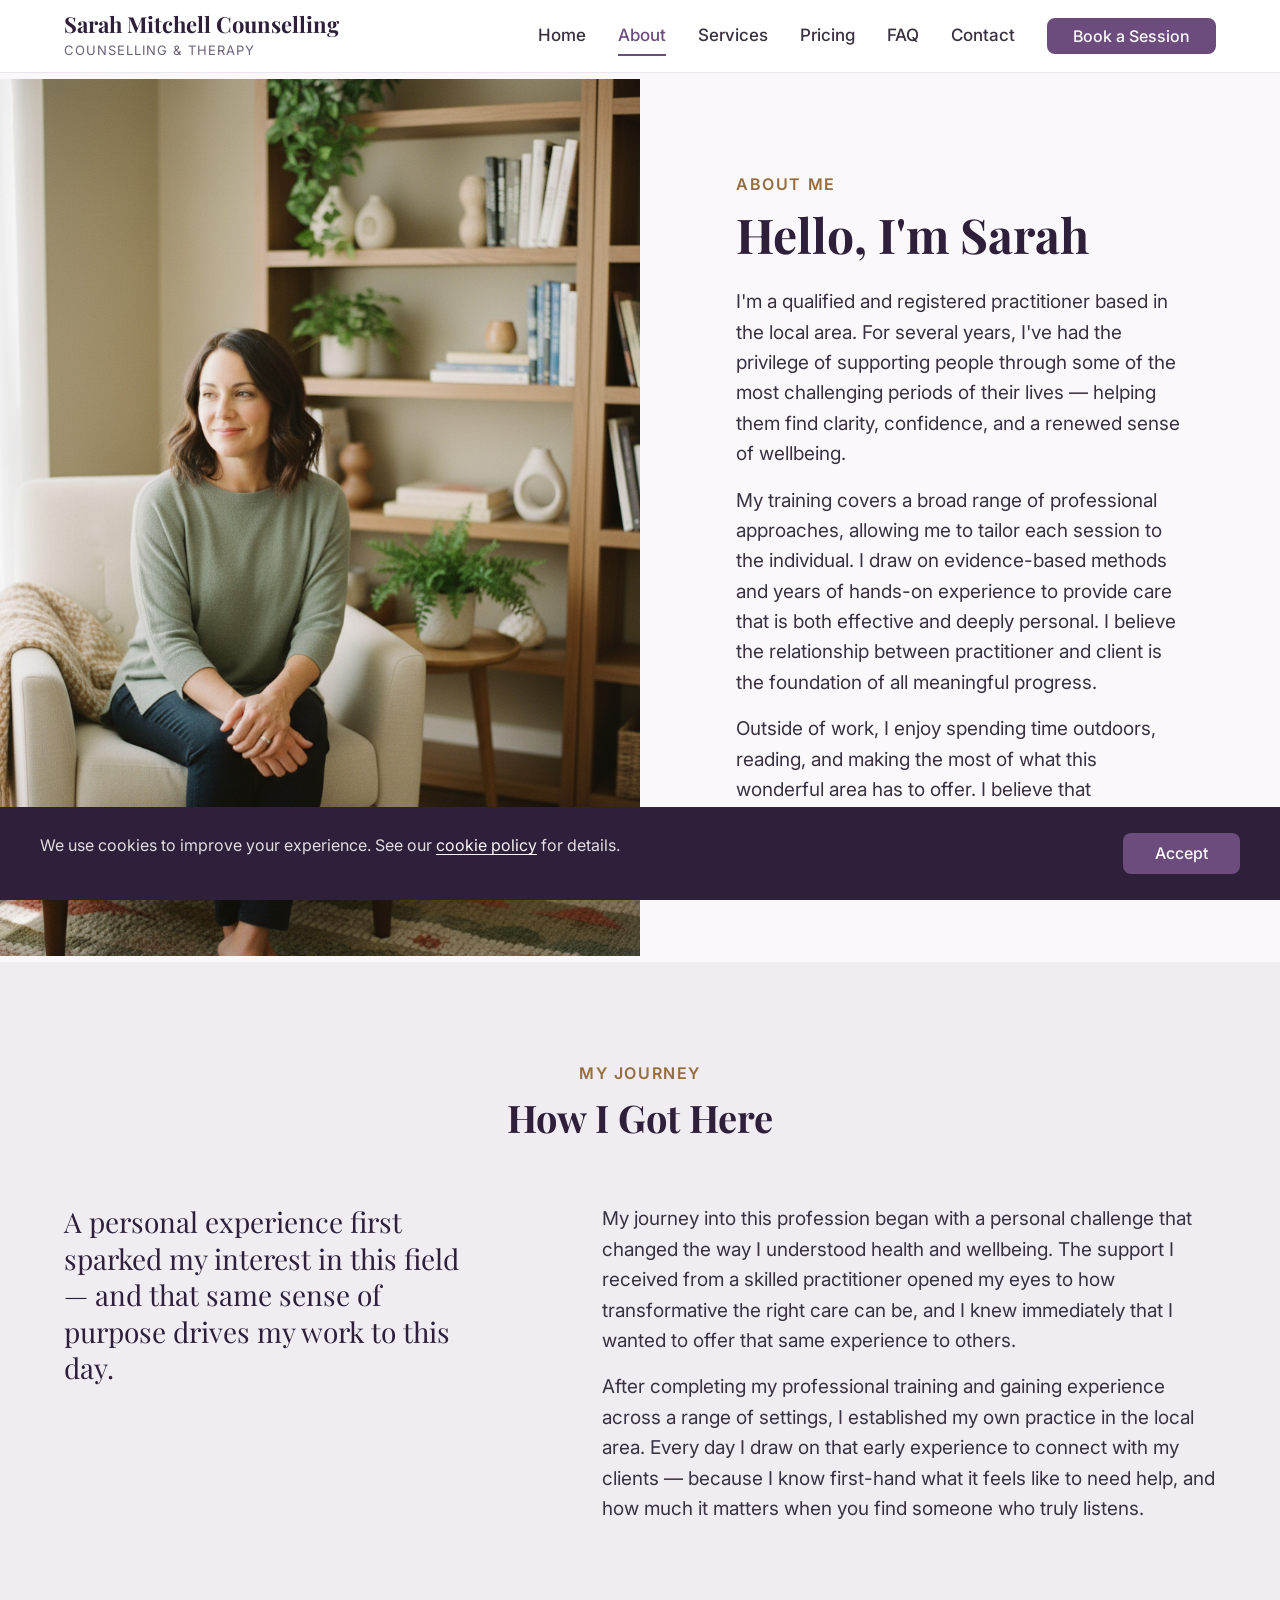
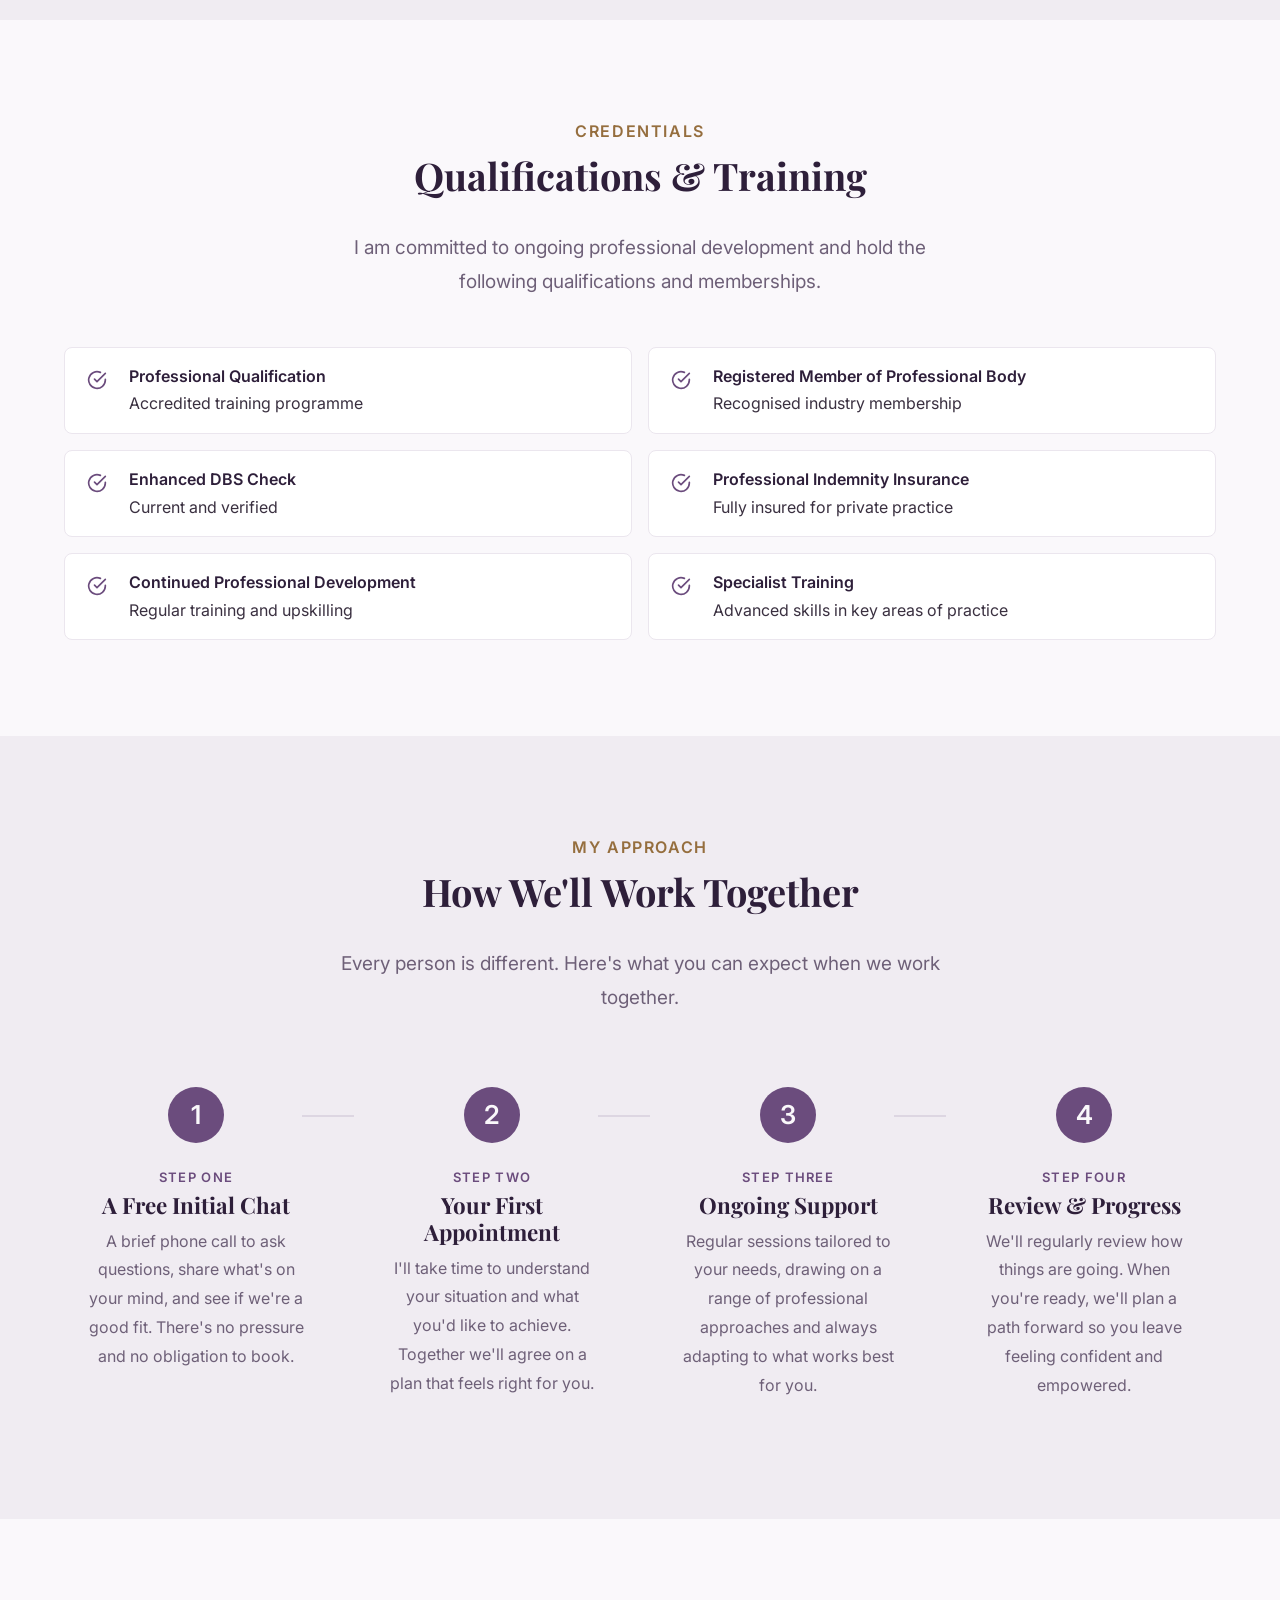
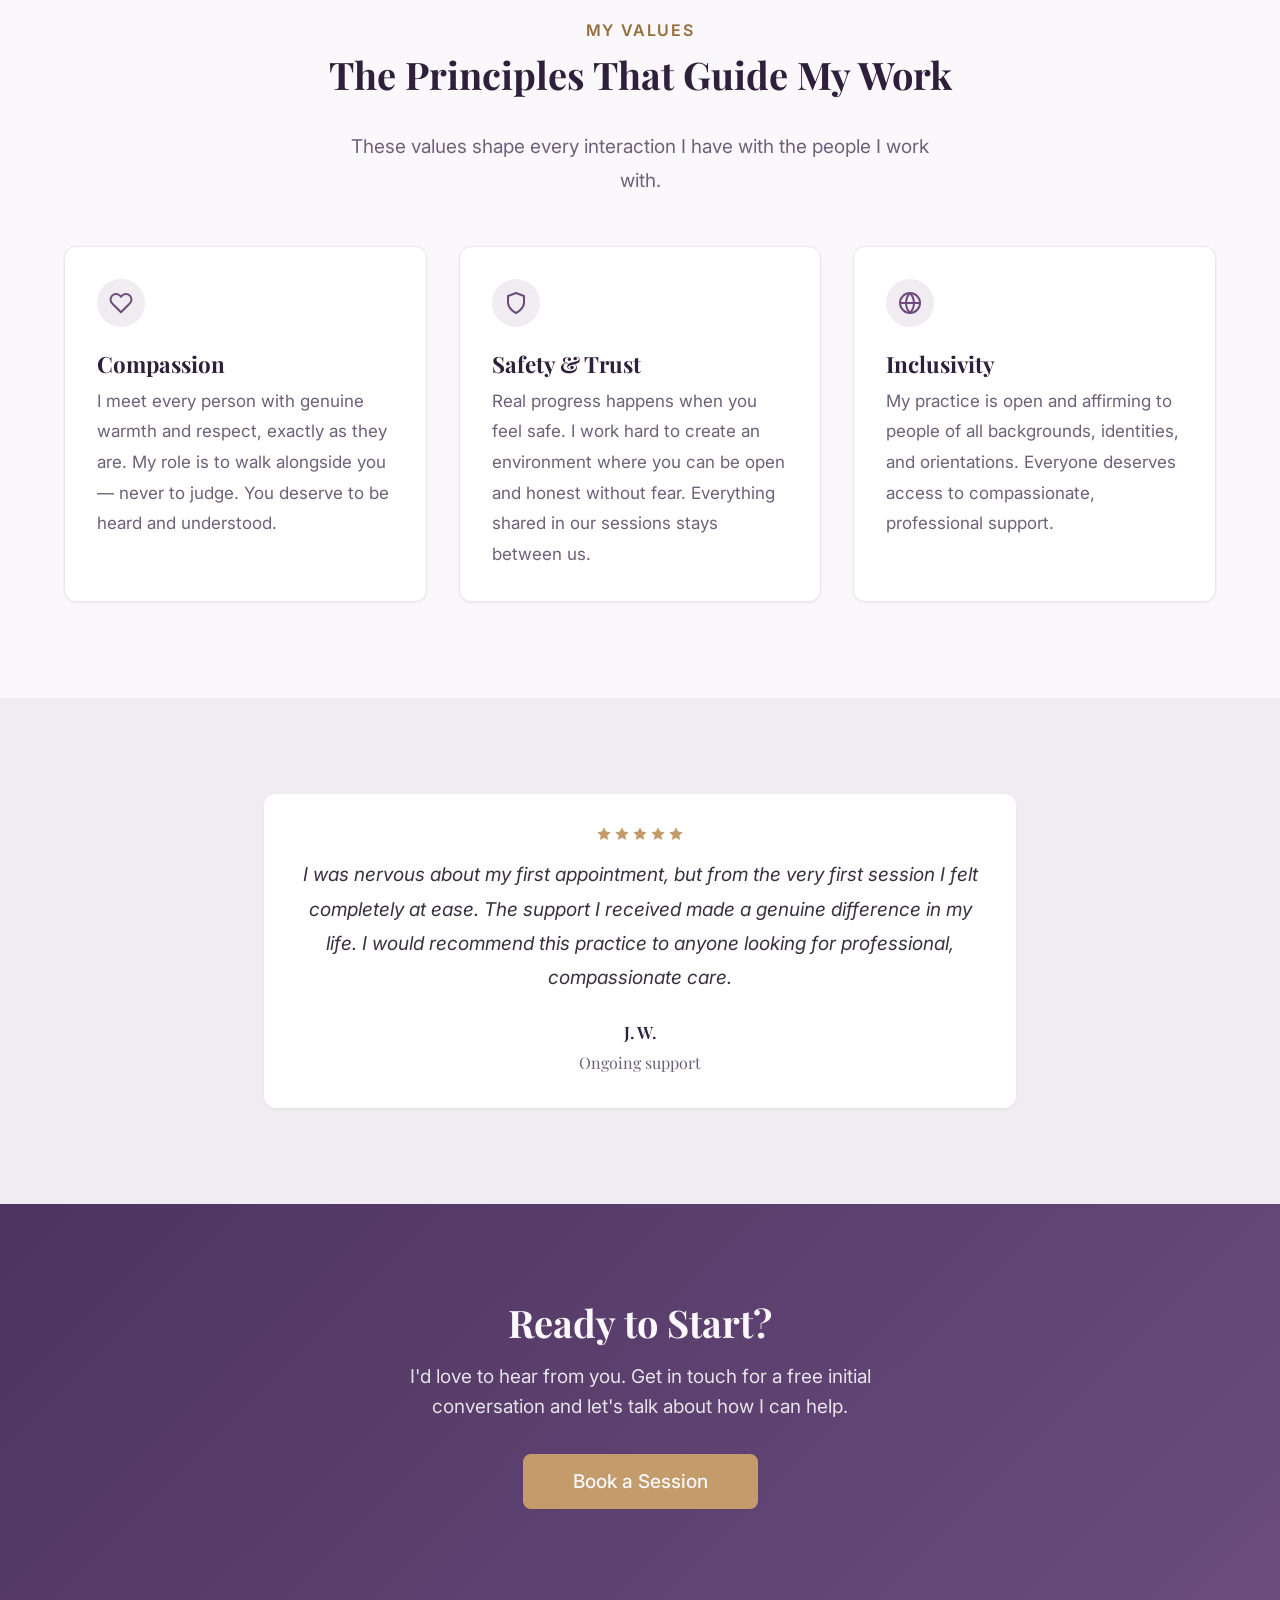
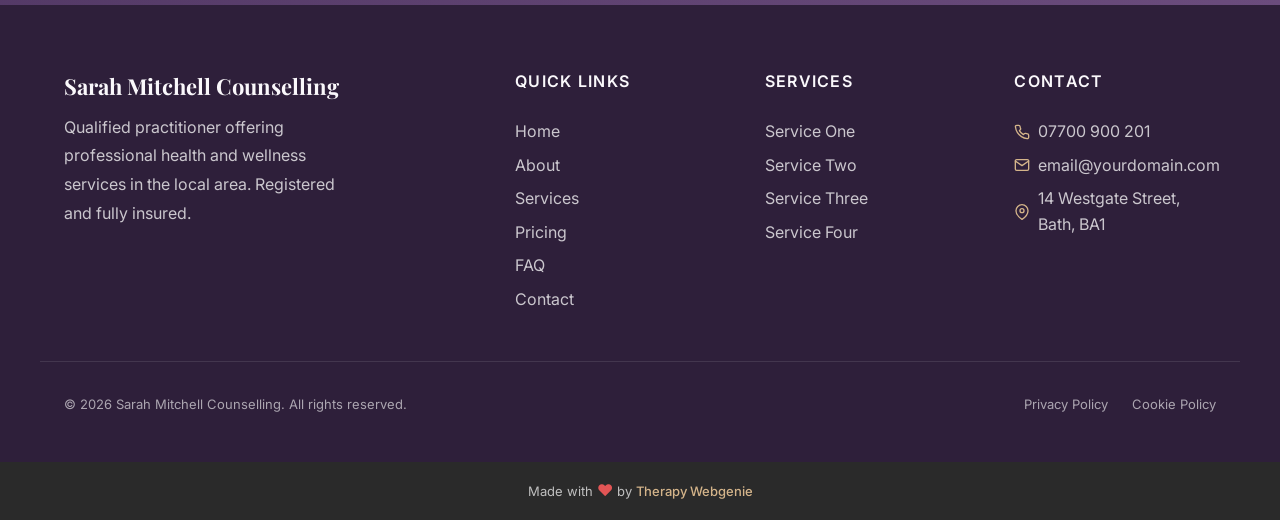
==== commit cc6701e0: "Rebuild demo slot 1 from master template — Deep Plum + Modern Pro Inner pages (about, services, pric" ====
--- a/about.html
+++ b/about.html
@@ -3,20 +3,20 @@
 <head>
   <meta charset="UTF-8">
   <meta name="viewport" content="width=device-width, initial-scale=1.0">
-  <meta name="description" content="Learn about Sarah Mitchell — a BACP-registered counsellor in Bath with experience in person-centred therapy for anxiety, depression, grief, and relationships.">
-  <title>About Sarah Mitchell — Counsellor in Bath</title>
+  <meta name="description" content="Learn about Sarah Mitchell — a qualified practitioner offering professional health and wellness services in your local area.">
+  <title>About Sarah Mitchell — Sarah Mitchell Counselling</title>
 
   <link rel="canonical" href="https://counsellor.therapywebgenie.com/about.html">
 
   <meta property="og:type" content="website">
   <meta property="og:url" content="https://counsellor.therapywebgenie.com/about.html">
-  <meta property="og:title" content="About Sarah Mitchell — Counsellor in Bath">
-  <meta property="og:description" content="BACP-registered counsellor in Bath with experience in person-centred therapy for anxiety, depression, grief, and relationships.">
+  <meta property="og:title" content="About Sarah Mitchell — Sarah Mitchell Counselling">
+  <meta property="og:description" content="Qualified practitioner offering professional health and wellness services. Learn more about training, approach, and values.">
   <meta property="og:image" content="https://counsellor.therapywebgenie.com/images/hero.jpg">
 
   <meta name="twitter:card" content="summary_large_image">
-  <meta name="twitter:title" content="About Sarah Mitchell — Counsellor in Bath">
-  <meta name="twitter:description" content="BACP-registered counsellor in Bath with experience in person-centred therapy for anxiety, depression, grief, and relationships.">
+  <meta name="twitter:title" content="About Sarah Mitchell — Sarah Mitchell Counselling">
+  <meta name="twitter:description" content="Qualified practitioner offering professional health and wellness services. Learn more about training, approach, and values.">
   <meta name="twitter:image" content="https://counsellor.therapywebgenie.com/images/hero.jpg">
 
   <link rel="preconnect" href="https://fonts.googleapis.com">
@@ -37,7 +37,7 @@
     <div class="container nav__inner">
       <a href="index.html" class="nav__brand">
         <!-- PROFILE:logo --><!-- /PROFILE:logo -->
-        <span class="nav__name"><!-- PROFILE:site_title -->Sarah Mitchell<!-- /PROFILE:site_title --></span>
+        <span class="nav__name"><!-- PROFILE:site_title -->Sarah Mitchell Counselling<!-- /PROFILE:site_title --></span>
         <span class="nav__title"><!-- PROFILE:site_slogan -->Counselling &amp; Therapy<!-- /PROFILE:site_slogan --></span>
       </a>
       <div class="nav__links">
@@ -71,15 +71,15 @@
   <div class="nav-scroll" aria-hidden="true">
     <div class="container nav-scroll__inner">
       <div class="nav-scroll__brand">
-        <span class="nav-scroll__name"><!-- PROFILE:site_title -->Sarah Mitchell<!-- /PROFILE:site_title --></span>
+        <span class="nav-scroll__name"><!-- PROFILE:site_title -->Sarah Mitchell Counselling<!-- /PROFILE:site_title --></span>
         <span class="nav-scroll__title"><!-- PROFILE:site_slogan -->Counselling &amp; Therapy<!-- /PROFILE:site_slogan --></span>
       </div>
       <div class="nav-scroll__right">
-        <a href="tel:07700900201" class="nav-scroll__phone">
+        <a href="tel:07700 900 201" class="nav-scroll__phone">
           <svg xmlns="http://www.w3.org/2000/svg" viewBox="0 0 24 24" fill="none" stroke="currentColor" stroke-width="2" stroke-linecap="round" stroke-linejoin="round"><path d="M22 16.92v3a2 2 0 0 1-2.18 2 19.79 19.79 0 0 1-8.63-3.07 19.5 19.5 0 0 1-6-6 19.79 19.79 0 0 1-3.07-8.67A2 2 0 0 1 4.11 2h3a2 2 0 0 1 2 1.72c.127.96.361 1.903.7 2.81a2 2 0 0 1-.45 2.11L8.09 9.91a16 16 0 0 0 6 6l1.27-1.27a2 2 0 0 1 2.11-.45c.907.339 1.85.573 2.81.7A2 2 0 0 1 22 16.92z"></path></svg>
           07700 900 201
         </a>
-        <a href="tel:07700900201" class="nav-scroll__phone-icon" aria-label="Call us">
+        <a href="tel:07700 900 201" class="nav-scroll__phone-icon" aria-label="Call us">
           <svg xmlns="http://www.w3.org/2000/svg" viewBox="0 0 24 24" fill="none" stroke="currentColor" stroke-width="2" stroke-linecap="round" stroke-linejoin="round"><path d="M22 16.92v3a2 2 0 0 1-2.18 2 19.79 19.79 0 0 1-8.63-3.07 19.5 19.5 0 0 1-6-6 19.79 19.79 0 0 1-3.07-8.67A2 2 0 0 1 4.11 2h3a2 2 0 0 1 2 1.72c.127.96.361 1.903.7 2.81a2 2 0 0 1-.45 2.11L8.09 9.91a16 16 0 0 0 6 6l1.27-1.27a2 2 0 0 1 2.11-.45c.907.339 1.85.573 2.81.7A2 2 0 0 1 22 16.92z"></path></svg>
         </a>
         <button class="nav-scroll__toggle" aria-label="Toggle menu">
@@ -97,21 +97,43 @@
     <section class="about-hero">
       <div class="container about-hero__inner">
         <div class="about-hero__image-wrap">
-          <img src="images/about-portrait.jpg" alt="Sarah Mitchell, counsellor in Bath" class="about-hero__image" width="600" height="800">
+          <img src="images/about-portrait.jpg" alt="Sarah Mitchell, practitioner at Sarah Mitchell Counselling" class="about-hero__image" width="600" height="800" style="max-height: 100vh;">
         </div>
         <div class="about-hero__content">
           <span class="section-label">About Me</span>
           <h1>Hello, I'm Sarah</h1>
-          <p>I'm a BACP-registered counsellor based in the heart of Bath. For several years, I've had the privilege of supporting people through some of the most challenging periods of their lives — and watching them emerge with a clearer sense of who they are and where they want to go.</p>
-          <p>I trained in integrative counselling, which means I draw on a range of therapeutic approaches — including person-centred therapy, CBT techniques, and psychodynamic ideas — choosing what works best for each individual client. I believe deeply that the relationship between therapist and client is the foundation of all meaningful change.</p>
-          <p>Outside of the therapy room, I'm a keen walker along the Bath canal towpath, a bookworm, and a slightly obsessive tea drinker. I believe that therapists are human too, and that connection starts with being genuine.</p>
+          <p>I'm a qualified and registered practitioner based in the local area. For several years, I've had the privilege of supporting people through some of the most challenging periods of their lives — helping them find clarity, confidence, and a renewed sense of wellbeing.</p>
+          <p>My training covers a broad range of professional approaches, allowing me to tailor each session to the individual. I draw on evidence-based methods and years of hands-on experience to provide care that is both effective and deeply personal. I believe the relationship between practitioner and client is the foundation of all meaningful progress.</p>
+          <p>Outside of work, I enjoy spending time outdoors, reading, and making the most of what this wonderful area has to offer. I believe that practitioners are human too, and that genuine connection starts with being real.</p>
         </div>
       </div>
     </section>
     <!-- /SECTION: about-hero -->
 
+    <!-- SECTION: my-journey — story-split component -->
+    <section class="section section--alt reveal">
+      <div class="container">
+        <div class="story-split">
+          <div class="story-split__heading text-center">
+            <span class="section-label">My Journey</span>
+            <h2 style="margin-bottom: var(--space-3xl);">How I Got Here</h2>
+          </div>
+          <div class="story-split__body" style="gap: var(--space-5xl);">
+            <div class="story-split__lead">
+              <h3>A personal experience first sparked my interest in this field — and that same sense of purpose drives my work to this day.</h3>
+            </div>
+            <div class="story-split__text">
+              <p>My journey into this profession began with a personal challenge that changed the way I understood health and wellbeing. The support I received from a skilled practitioner opened my eyes to how transformative the right care can be, and I knew immediately that I wanted to offer that same experience to others.</p>
+              <p>After completing my professional training and gaining experience across a range of settings, I established my own practice in the local area. Every day I draw on that early experience to connect with my clients — because I know first-hand what it feels like to need help, and how much it matters when you find someone who truly listens.</p>
+            </div>
+          </div>
+        </div>
+      </div>
+    </section>
+    <!-- /SECTION: my-journey -->
+
     <!-- SECTION: qualifications -->
-    <section class="section section--alt reveal">
+    <section class="section reveal">
       <div class="container">
         <div class="text-center">
           <span class="section-label">Credentials</span>
@@ -124,43 +146,25 @@
               <svg xmlns="http://www.w3.org/2000/svg" viewBox="0 0 24 24" fill="none" stroke="currentColor" stroke-width="2" stroke-linecap="round" stroke-linejoin="round"><path d="M22 11.08V12a10 10 0 1 1-5.93-9.14"></path><polyline points="22 4 12 14.01 9 11.01"></polyline></svg>
             </div>
             <div class="quals-list__text">
-              <strong>Diploma in Integrative Counselling</strong>
-              Bath Centre for Psychotherapy and Counselling
-            </div>
-          </div>
-          <div class="quals-list__item">
-            <div class="quals-list__icon">
-              <svg xmlns="http://www.w3.org/2000/svg" viewBox="0 0 24 24" fill="none" stroke="currentColor" stroke-width="2" stroke-linecap="round" stroke-linejoin="round"><path d="M22 11.08V12a10 10 0 1 1-5.93-9.14"></path><polyline points="22 4 12 14.01 9 11.01"></polyline></svg>
-            </div>
-            <div class="quals-list__text">
-              <strong>Registered Member of BACP</strong>
-              British Association for Counselling and Psychotherapy
-            </div>
-          </div>
-          <div class="quals-list__item">
-            <div class="quals-list__icon">
-              <svg xmlns="http://www.w3.org/2000/svg" viewBox="0 0 24 24" fill="none" stroke="currentColor" stroke-width="2" stroke-linecap="round" stroke-linejoin="round"><path d="M22 11.08V12a10 10 0 1 1-5.93-9.14"></path><polyline points="22 4 12 14.01 9 11.01"></polyline></svg>
-            </div>
-            <div class="quals-list__text">
-              <strong>Certificate in CBT Skills</strong>
-              Continuing professional development
-            </div>
-          </div>
-          <div class="quals-list__item">
-            <div class="quals-list__icon">
-              <svg xmlns="http://www.w3.org/2000/svg" viewBox="0 0 24 24" fill="none" stroke="currentColor" stroke-width="2" stroke-linecap="round" stroke-linejoin="round"><path d="M22 11.08V12a10 10 0 1 1-5.93-9.14"></path><polyline points="22 4 12 14.01 9 11.01"></polyline></svg>
-            </div>
-            <div class="quals-list__text">
-              <strong>Bereavement &amp; Loss Specialist Training</strong>
-              Cruse Bereavement Support
-            </div>
-          </div>
-          <div class="quals-list__item">
-            <div class="quals-list__icon">
-              <svg xmlns="http://www.w3.org/2000/svg" viewBox="0 0 24 24" fill="none" stroke="currentColor" stroke-width="2" stroke-linecap="round" stroke-linejoin="round"><path d="M22 11.08V12a10 10 0 1 1-5.93-9.14"></path><polyline points="22 4 12 14.01 9 11.01"></polyline></svg>
-            </div>
-            <div class="quals-list__text">
-              <strong>DBS Enhanced Check</strong>
+              <strong>Professional Qualification</strong>
+              Accredited training programme
+            </div>
+          </div>
+          <div class="quals-list__item">
+            <div class="quals-list__icon">
+              <svg xmlns="http://www.w3.org/2000/svg" viewBox="0 0 24 24" fill="none" stroke="currentColor" stroke-width="2" stroke-linecap="round" stroke-linejoin="round"><path d="M22 11.08V12a10 10 0 1 1-5.93-9.14"></path><polyline points="22 4 12 14.01 9 11.01"></polyline></svg>
+            </div>
+            <div class="quals-list__text">
+              <strong>Registered Member of Professional Body</strong>
+              Recognised industry membership
+            </div>
+          </div>
+          <div class="quals-list__item">
+            <div class="quals-list__icon">
+              <svg xmlns="http://www.w3.org/2000/svg" viewBox="0 0 24 24" fill="none" stroke="currentColor" stroke-width="2" stroke-linecap="round" stroke-linejoin="round"><path d="M22 11.08V12a10 10 0 1 1-5.93-9.14"></path><polyline points="22 4 12 14.01 9 11.01"></polyline></svg>
+            </div>
+            <div class="quals-list__text">
+              <strong>Enhanced DBS Check</strong>
               Current and verified
             </div>
           </div>
@@ -173,43 +177,61 @@
               Fully insured for private practice
             </div>
           </div>
+          <div class="quals-list__item">
+            <div class="quals-list__icon">
+              <svg xmlns="http://www.w3.org/2000/svg" viewBox="0 0 24 24" fill="none" stroke="currentColor" stroke-width="2" stroke-linecap="round" stroke-linejoin="round"><path d="M22 11.08V12a10 10 0 1 1-5.93-9.14"></path><polyline points="22 4 12 14.01 9 11.01"></polyline></svg>
+            </div>
+            <div class="quals-list__text">
+              <strong>Continued Professional Development</strong>
+              Regular training and upskilling
+            </div>
+          </div>
+          <div class="quals-list__item">
+            <div class="quals-list__icon">
+              <svg xmlns="http://www.w3.org/2000/svg" viewBox="0 0 24 24" fill="none" stroke="currentColor" stroke-width="2" stroke-linecap="round" stroke-linejoin="round"><path d="M22 11.08V12a10 10 0 1 1-5.93-9.14"></path><polyline points="22 4 12 14.01 9 11.01"></polyline></svg>
+            </div>
+            <div class="quals-list__text">
+              <strong>Specialist Training</strong>
+              Advanced skills in key areas of practice
+            </div>
+          </div>
         </div>
       </div>
     </section>
     <!-- /SECTION: qualifications -->
 
     <!-- SECTION: approach -->
-    <section class="section reveal">
+    <section class="section section--alt reveal">
       <div class="container">
         <div class="text-center">
           <span class="section-label">My Approach</span>
           <h2>How We'll Work Together</h2>
-          <p class="section-subtitle">Therapy isn't one-size-fits-all. Here's what you can expect when we work together.</p>
+          <p class="section-subtitle">Every person is different. Here's what you can expect when we work together.</p>
         </div>
         <div class="steps steps--connected steps--4">
           <div class="step">
-            <div class="step__number">1</div>
+            <div class="step__number" style="font-family: var(--font-body);">1</div>
             <span class="step__label">Step One</span>
             <h3 class="step__title">A Free Initial Chat</h3>
-            <p class="step__text">A 15-minute phone call to ask questions, share what's brought you to therapy, and see if we're a good fit. No pressure to commit.</p>
+            <p class="step__text">A brief phone call to ask questions, share what's on your mind, and see if we're a good fit. There's no pressure and no obligation to book.</p>
           </div>
           <div class="step">
-            <div class="step__number">2</div>
+            <div class="step__number" style="font-family: var(--font-body);">2</div>
             <span class="step__label">Step Two</span>
-            <h3 class="step__title">Your First Session</h3>
-            <p class="step__text">I'll take time to understand your story and what you'd like to achieve. Together we'll agree on a way of working that feels right for you.</p>
+            <h3 class="step__title">Your First Appointment</h3>
+            <p class="step__text">I'll take time to understand your situation and what you'd like to achieve. Together we'll agree on a plan that feels right for you.</p>
           </div>
           <div class="step">
-            <div class="step__number">3</div>
+            <div class="step__number" style="font-family: var(--font-body);">3</div>
             <span class="step__label">Step Three</span>
             <h3 class="step__title">Ongoing Support</h3>
-            <p class="step__text">Weekly 50-minute sessions drawing on a range of therapeutic approaches, always adapting to what works best for you.</p>
+            <p class="step__text">Regular sessions tailored to your needs, drawing on a range of professional approaches and always adapting to what works best for you.</p>
           </div>
           <div class="step">
-            <div class="step__number">4</div>
+            <div class="step__number" style="font-family: var(--font-body);">4</div>
             <span class="step__label">Step Four</span>
-            <h3 class="step__title">Review &amp; Ending</h3>
-            <p class="step__text">Regular progress reviews. When you're ready, we'll plan a gradual ending so you leave with confidence and tools for wellbeing.</p>
+            <h3 class="step__title">Review &amp; Progress</h3>
+            <p class="step__text">We'll regularly review how things are going. When you're ready, we'll plan a path forward so you leave feeling confident and empowered.</p>
           </div>
         </div>
       </div>
@@ -217,7 +239,7 @@
     <!-- /SECTION: approach -->
 
     <!-- SECTION: values -->
-    <section class="section section--alt reveal">
+    <section class="section reveal">
       <div class="container">
         <div class="text-center">
           <span class="section-label">My Values</span>
@@ -229,22 +251,22 @@
             <div class="card__icon">
               <svg xmlns="http://www.w3.org/2000/svg" viewBox="0 0 24 24" fill="none" stroke="currentColor" stroke-width="2" stroke-linecap="round" stroke-linejoin="round"><path d="M20.84 4.61a5.5 5.5 0 0 0-7.78 0L12 5.67l-1.06-1.06a5.5 5.5 0 0 0-7.78 7.78l1.06 1.06L12 21.23l7.78-7.78 1.06-1.06a5.5 5.5 0 0 0 0-7.78z"></path></svg>
             </div>
-            <h3 class="card__title">Compassion First</h3>
-            <p class="card__text">You're not broken and you don't need fixing. I meet every person with genuine warmth and respect, exactly as they are. My role is to walk alongside you, not to judge.</p>
+            <h3 class="card__title">Compassion</h3>
+            <p class="card__text">I meet every person with genuine warmth and respect, exactly as they are. My role is to walk alongside you — never to judge. You deserve to be heard and understood.</p>
           </div>
           <div class="card">
             <div class="card__icon">
               <svg xmlns="http://www.w3.org/2000/svg" viewBox="0 0 24 24" fill="none" stroke="currentColor" stroke-width="2" stroke-linecap="round" stroke-linejoin="round"><path d="M12 22s8-4 8-10V5l-8-3-8 3v7c0 6 8 10 8 10z"></path></svg>
             </div>
             <h3 class="card__title">Safety &amp; Trust</h3>
-            <p class="card__text">Healing happens when you feel safe. I work hard to create a space where you can be open and vulnerable without fear. Everything shared in our sessions is confidential.</p>
+            <p class="card__text">Real progress happens when you feel safe. I work hard to create an environment where you can be open and honest without fear. Everything shared in our sessions stays between us.</p>
           </div>
           <div class="card">
             <div class="card__icon">
               <svg xmlns="http://www.w3.org/2000/svg" viewBox="0 0 24 24" fill="none" stroke="currentColor" stroke-width="2" stroke-linecap="round" stroke-linejoin="round"><circle cx="12" cy="12" r="10"></circle><line x1="2" y1="12" x2="22" y2="12"></line><path d="M12 2a15.3 15.3 0 0 1 4 10 15.3 15.3 0 0 1-4 10 15.3 15.3 0 0 1-4-10 15.3 15.3 0 0 1 4-10z"></path></svg>
             </div>
             <h3 class="card__title">Inclusivity</h3>
-            <p class="card__text">My practice is open and affirming to people of all backgrounds, identities, and orientations. Everyone deserves access to compassionate mental health support.</p>
+            <p class="card__text">My practice is open and affirming to people of all backgrounds, identities, and orientations. Everyone deserves access to compassionate, professional support.</p>
           </div>
         </div>
       </div>
@@ -252,7 +274,7 @@
     <!-- /SECTION: values -->
 
     <!-- SECTION: testimonial -->
-    <section class="section reveal">
+    <section class="section section--alt reveal">
       <div class="container container--narrow text-center">
         <div class="testimonial testimonial--avatar">
           <div class="testimonial__stars">
@@ -262,9 +284,9 @@
             <svg viewBox="0 0 24 24"><path d="M12 2l3.09 6.26L22 9.27l-5 4.87 1.18 6.88L12 17.77l-6.18 3.25L7 14.14 2 9.27l6.91-1.01L12 2z"/></svg>
             <svg viewBox="0 0 24 24"><path d="M12 2l3.09 6.26L22 9.27l-5 4.87 1.18 6.88L12 17.77l-6.18 3.25L7 14.14 2 9.27l6.91-1.01L12 2z"/></svg>
           </div>
-          <p class="testimonial__quote">Sarah has a gift for making you feel truly heard. I came to her at one of the lowest points in my life and she helped me find my way back. I can't thank her enough for the support she gave me during such a difficult time.</p>
-          <p class="testimonial__author">Mark W.</p>
-          <p class="testimonial__detail">Depression support</p>
+          <p class="testimonial__quote">I was nervous about my first appointment, but from the very first session I felt completely at ease. The support I received made a genuine difference in my life. I would recommend this practice to anyone looking for professional, compassionate care.</p>
+          <p class="testimonial__author">J. W.</p>
+          <p class="testimonial__detail">Ongoing support</p>
         </div>
       </div>
     </section>
@@ -273,10 +295,10 @@
     <!-- SECTION: cta -->
     <section class="section cta-banner reveal">
       <div class="container text-center">
-        <h2>Ready to Start Your Journey?</h2>
-        <p>I'd love to hear from you. Book a free initial consultation and let's talk about how I can support you.</p>
+        <h2>Ready to Start?</h2>
+        <p>I'd love to hear from you. Get in touch for a free initial conversation and let's talk about how I can help.</p>
         <div class="cta-banner__buttons">
-          <a href="contact.html" class="btn btn--accent">Book a Free Consultation</a>
+          <a href="contact.html" class="btn btn--accent">Book a Session</a>
         </div>
       </div>
     </section>
@@ -288,8 +310,8 @@
   <footer class="footer">
     <div class="container footer__inner">
       <div class="footer__brand">
-        <p class="footer__brand-name">Sarah Mitchell</p>
-        <p class="footer__brand-text">Qualified counsellor offering person-centred therapy for anxiety, depression, grief, and relationships in Bath and online. BACP registered.</p>
+        <p class="footer__brand-name">Sarah Mitchell Counselling</p>
+        <p class="footer__brand-text">Qualified practitioner offering professional health and wellness services in the local area. Registered and fully insured.</p>
       </div>
       <div class="footer__col">
         <p class="footer__heading">Quick Links</p>
@@ -305,10 +327,10 @@
       <div class="footer__col">
         <p class="footer__heading">Services</p>
         <div class="footer__links">
-          <a href="services.html" class="footer__link">Anxiety &amp; Stress</a>
-          <a href="services.html" class="footer__link">Depression</a>
-          <a href="services.html" class="footer__link">Grief &amp; Loss</a>
-          <a href="services.html" class="footer__link">Relationships</a>
+          <a href="services.html" class="footer__link">Service One</a>
+          <a href="services.html" class="footer__link">Service Two</a>
+          <a href="services.html" class="footer__link">Service Three</a>
+          <a href="services.html" class="footer__link">Service Four</a>
         </div>
       </div>
       <div class="footer__col">
--- a/css/components.css
+++ b/css/components.css
@@ -162,7 +162,7 @@
   top: 72px;
   background-color: var(--color-surface);
   z-index: 99;
-  padding: var(--space-3xl) var(--space-lg);
+  padding: var(--space-xl) var(--space-lg);
   flex-direction: column;
   gap: var(--space-lg);
   overflow-y: auto;
@@ -172,6 +172,12 @@
   transition: transform 0.35s cubic-bezier(0.4, 0, 0.2, 1),
               opacity 0.35s ease,
               visibility 0.35s;
+}
+
+/* When opened from the compact scroll header, start below it */
+.nav__mobile--from-scroll {
+  top: 56px;
+  z-index: 201;
 }
 
 .nav__mobile--open {
@@ -464,7 +470,7 @@
 }
 
 .nav--two-tier .nav__link {
-  font-size: var(--text-sm);
+  font-size: var(--text-base);
 }
 
 /* Mobile: hamburger in top bar, not bottom */
@@ -1400,6 +1406,58 @@
   border-color: var(--color-text-inverse);
 }
 
+/* --- Image Left: text left-aligned --- */
+.hero--image-left {
+  text-align: left;
+}
+
+.hero--image-left .hero__inner {
+  justify-items: start;
+}
+
+.hero--image-left .hero__content {
+  max-width: 600px;
+}
+
+.hero--image-left .hero__text {
+  margin-left: 0;
+  margin-right: 0;
+}
+
+.hero--image-left .hero__actions {
+  justify-content: flex-start;
+}
+
+.hero--image-left .hero__ticks {
+  justify-content: flex-start;
+}
+
+/* --- Image Right: text right-aligned --- */
+.hero--image-right {
+  text-align: right;
+}
+
+.hero--image-right .hero__inner {
+  justify-items: end;
+}
+
+.hero--image-right .hero__content {
+  max-width: 600px;
+}
+
+.hero--image-right .hero__text {
+  margin-left: auto;
+  margin-right: 0;
+}
+
+.hero--image-right .hero__actions {
+  justify-content: flex-end;
+}
+
+.hero--image-right .hero__ticks {
+  justify-content: flex-end;
+}
+
 /* Extra top padding when transparent nav overlays the hero */
 body:has(.nav--transparent) .hero--image {
   padding-top: calc(var(--space-3xl) + 140px);
@@ -1472,6 +1530,273 @@
   .hero--banner .hero__image,
   .hero--banner .hero__image-placeholder {
     height: 400px;
+  }
+}
+
+/* --- Showcase Hero: full-bleed image, frosted glass floating card --- */
+/* No overlay — image shown at full vibrancy.
+   Card tone:  .hero--showcase-dark  (dark frosted bg, light text)
+               .hero--showcase-light (light frosted bg, dark text)
+   Card align: .hero--showcase-left / -center / -right                */
+
+.hero--showcase {
+  position: relative;
+  padding: 0;
+  min-height: 500px;
+  display: flex;
+  align-items: center;
+  background-color: var(--color-bg-dark);
+  background-size: cover;
+  background-position: center;
+  background-repeat: no-repeat;
+  overflow: hidden;
+}
+
+/* No overlay — that's the whole point */
+.hero--showcase::before {
+  display: none;
+}
+
+.hero--showcase .hero__inner {
+  position: relative;
+  z-index: 2;
+  grid-template-columns: 1fr;
+  width: 100%;
+  padding: var(--space-xl);
+}
+
+.hero--showcase .hero__image-wrap {
+  display: none;
+}
+
+.hero--showcase .hero__content {
+  order: 1;
+  max-width: 540px;
+  padding: 40px;
+  border-radius: 20px;
+  backdrop-filter: blur(6px);
+  -webkit-backdrop-filter: blur(6px);
+}
+
+/* Buttons and ticks must stay in 1 row — card should stay compact */
+.hero--showcase .hero__actions {
+  flex-wrap: nowrap;
+}
+
+.hero--showcase .hero__ticks {
+  flex-wrap: nowrap;
+}
+
+/* --- Dark card (default) --- */
+.hero--showcase-dark .hero__content {
+  background: rgba(0, 0, 0, 0.55);
+  color: #ffffff;
+}
+
+.hero--showcase-dark .hero__heading {
+  color: #ffffff;
+}
+
+.hero--showcase-dark .hero__label {
+  color: var(--color-secondary-light);
+}
+
+.hero--showcase-dark .hero__text {
+  color: rgba(255, 255, 255, 0.9);
+}
+
+.hero--showcase-dark .hero__ticks li {
+  color: rgba(255, 255, 255, 0.9);
+  background-color: rgba(255, 255, 255, 0.1);
+  border-color: rgba(255, 255, 255, 0.2);
+}
+
+/* Left/right cards: strip pill bg/border to keep card compact */
+.hero--showcase-dark:not(.hero--showcase-center) .hero__ticks li {
+  background: none;
+  border: none;
+  padding: 0;
+}
+
+.hero--showcase-dark .hero__ticks svg {
+  color: var(--color-secondary-light);
+}
+
+.hero--showcase-dark .btn--primary {
+  background-color: var(--color-secondary);
+  border-color: var(--color-secondary);
+  color: var(--color-text-inverse);
+}
+
+.hero--showcase-dark .btn--primary:hover {
+  background-color: var(--color-secondary-dark);
+  border-color: var(--color-secondary-dark);
+}
+
+.hero--showcase-dark .btn--secondary {
+  color: #ffffff;
+  border-color: rgba(255, 255, 255, 0.5);
+}
+
+.hero--showcase-dark .btn--secondary:hover {
+  background-color: rgba(255, 255, 255, 0.15);
+  border-color: #ffffff;
+}
+
+/* --- Light card --- */
+.hero--showcase-light .hero__content {
+  background: rgba(255, 255, 255, 0.65);
+  color: var(--color-text);
+}
+
+.hero--showcase-light .hero__heading {
+  color: var(--color-text-heading);
+}
+
+.hero--showcase-light .hero__label {
+  color: var(--color-primary);
+}
+
+.hero--showcase-light .hero__text {
+  color: var(--color-text);
+}
+
+.hero--showcase-light .hero__ticks li {
+  color: var(--color-text);
+  background-color: rgba(0, 0, 0, 0.06);
+  border-color: rgba(0, 0, 0, 0.1);
+}
+
+/* Left/right cards: strip pill bg/border to keep card compact */
+.hero--showcase-light:not(.hero--showcase-center) .hero__ticks li {
+  background: none;
+  border: none;
+  padding: 0;
+}
+
+.hero--showcase-light .hero__ticks svg {
+  color: var(--color-primary);
+}
+
+.hero--showcase-light .btn--primary {
+  background-color: var(--color-primary);
+  border-color: var(--color-primary);
+  color: var(--color-text-inverse);
+}
+
+.hero--showcase-light .btn--primary:hover {
+  background-color: var(--color-primary-dark);
+  border-color: var(--color-primary-dark);
+}
+
+.hero--showcase-light .btn--secondary {
+  color: var(--color-text);
+  border-color: var(--color-border);
+}
+
+.hero--showcase-light .btn--secondary:hover {
+  background-color: rgba(0, 0, 0, 0.06);
+  border-color: var(--color-text);
+}
+
+/* --- Card alignment --- */
+/* Default (left) — card sits left */
+.hero--showcase .hero__inner {
+  justify-items: start;
+}
+
+.hero--showcase-center .hero__inner {
+  justify-items: center;
+}
+
+.hero--showcase-center .hero__content {
+  text-align: center;
+  max-width: 720px;
+}
+
+.hero--showcase-center .hero__text {
+  margin-left: auto;
+  margin-right: auto;
+}
+
+.hero--showcase-center .hero__actions {
+  justify-content: center;
+}
+
+.hero--showcase-center .hero__ticks {
+  justify-content: center;
+}
+
+.hero--showcase-right .hero__inner {
+  justify-items: end;
+}
+
+.hero--showcase-right .hero__content {
+  text-align: right;
+}
+
+.hero--showcase-right .hero__actions {
+  justify-content: flex-end;
+}
+
+.hero--showcase-right .hero__ticks {
+  justify-content: flex-end;
+}
+
+/* Extra top padding when transparent nav overlays */
+body:has(.nav--transparent) .hero--showcase {
+  padding-top: 100px;
+}
+
+/* --- Mobile: card goes full-width at bottom --- */
+@media (max-width: 767px) {
+  .hero--showcase {
+    min-height: 400px;
+    align-items: flex-end;
+  }
+
+  .hero--showcase .hero__inner {
+    padding: var(--space-md);
+  }
+
+  .hero--showcase .hero__content {
+    max-width: 100%;
+    padding: 28px;
+  }
+
+  /* Reset alignment on mobile — always left-aligned full-width */
+  .hero--showcase-center .hero__inner,
+  .hero--showcase-right .hero__inner {
+    justify-items: stretch;
+  }
+
+  .hero--showcase-center .hero__content,
+  .hero--showcase-right .hero__content {
+    text-align: left;
+  }
+
+  .hero--showcase-center .hero__actions,
+  .hero--showcase-right .hero__actions {
+    justify-content: flex-start;
+  }
+
+  .hero--showcase-center .hero__ticks,
+  .hero--showcase-right .hero__ticks {
+    justify-content: flex-start;
+  }
+}
+
+@media (min-width: 768px) {
+  .hero--showcase {
+    min-height: 650px;
+  }
+
+  .hero--showcase .hero__inner {
+    padding: var(--space-2xl) var(--space-xl);
+  }
+
+  body:has(.nav--transparent) .hero--showcase {
+    padding-top: 140px;
   }
 }
 
@@ -1741,13 +2066,18 @@
   color: var(--color-primary);
 }
 
+/* On alt-background sections, icon needs contrast against card bg */
+.section--alt .card__icon {
+  background-color: var(--color-surface-alt);
+}
+
 .card__icon svg {
   width: 24px;
   height: 24px;
 }
 
 .card__title {
-  font-size: var(--text-h3-desktop);
+  font-size: calc(var(--text-h3-desktop) * 0.8);
   margin-bottom: var(--space-sm);
 }
 
@@ -1790,6 +2120,21 @@
   width: 56px;
   height: 56px;
   border-radius: 50%;
+}
+
+.card--service .card__link {
+  justify-content: center;
+}
+
+/* Clickable service cards (when wrapped in <a>) */
+a.card--service {
+  text-decoration: none;
+  color: inherit;
+  cursor: pointer;
+}
+
+a.card--service:hover .card__link {
+  gap: var(--space-sm);
 }
 
 /* Feature Card Variant */
@@ -1936,7 +2281,7 @@
 .form__select {
   width: 100%;
   padding: var(--space-md);
-  border: 1px solid var(--color-border);
+  border: 2px solid #ced1d5;
   border-radius: var(--radius-md);
   background-color: var(--color-surface);
   font-size: var(--text-base);
@@ -2126,9 +2471,10 @@
 
 .about-hero__image {
   width: 100%;
+  max-height: 100vh;
   aspect-ratio: auto;
   object-fit: cover;
-  border-radius: var(--radius-lg);
+  border-radius: 0;
 }
 
 .about-hero__image-placeholder {
@@ -2174,7 +2520,7 @@
   }
 
   .about-hero__inner > div:last-child {
-    padding: var(--space-2xl) var(--space-4xl) var(--space-2xl) var(--space-4xl);
+    padding: var(--space-4xl);
   }
 }
 
@@ -2206,16 +2552,16 @@
   width: 32px;
   height: 32px;
   border-radius: var(--radius-full);
-  background-color: var(--color-primary);
-  color: var(--color-text-inverse);
+  background-color: transparent;
+  color: var(--color-primary);
   display: flex;
   align-items: center;
   justify-content: center;
 }
 
 .quals-list__icon svg {
-  width: 16px;
-  height: 16px;
+  width: 20px;
+  height: 20px;
 }
 
 .quals-list__text {
@@ -2251,22 +2597,24 @@
 
 .approach-item__number {
   flex-shrink: 0;
-  width: 40px;
-  height: 40px;
+  width: 56px;
+  height: 56px;
+  min-width: 56px;
   border-radius: var(--radius-full);
   background-color: var(--color-primary);
   color: var(--color-text-inverse);
   display: flex;
   align-items: center;
   justify-content: center;
-  font-family: var(--font-heading);
-  font-weight: var(--font-weight-bold);
-  font-size: var(--text-md);
+  font-family: var(--font-body);
+  font-weight: 600;
+  font-size: 1.25rem;
+  line-height: 1;
 }
 
 .approach-item h3 {
-  font-size: var(--text-base);
-  margin-bottom: var(--space-xs);
+  font-size: calc(var(--text-h3-desktop) * 0.8);
+  margin-bottom: var(--space-sm);
 }
 
 .approach-item p {
@@ -2284,16 +2632,36 @@
 /* =============================================
    SERVICES PAGE
    ============================================= */
+/* Service section wrapper — use around each service block */
+.service-section {
+  padding: 96px 0;
+  border-bottom: 2px solid var(--color-border);
+}
+
+.service-section:last-of-type {
+  border-bottom: none;
+}
+
 .service-detail {
   display: grid;
   grid-template-columns: 1fr;
-  gap: var(--space-2xl);
-  padding: var(--space-2xl) 0;
-  border-bottom: 1px solid var(--color-border-light);
-}
-
-.service-detail:last-child {
-  border-bottom: none;
+  gap: var(--space-md);
+}
+
+/* Inline icon + title header */
+.service-detail__header {
+  display: flex;
+  align-items: center;
+  gap: var(--space-md);
+  margin-bottom: var(--space-md);
+}
+
+.service-detail__header .service-detail__icon {
+  margin-bottom: 0;
+}
+
+.service-detail__header h2 {
+  margin: 0;
 }
 
 .service-detail__icon {
@@ -2321,6 +2689,11 @@
 .service-detail p {
   color: var(--color-text-light);
   line-height: var(--line-height-relaxed);
+  margin-bottom: var(--space-sm);
+}
+
+.service-detail p:last-of-type {
+  margin-bottom: var(--space-md);
 }
 
 .service-detail ul {
@@ -2347,6 +2720,117 @@
   height: 8px;
   border-radius: var(--radius-full);
   background-color: var(--color-primary-light);
+}
+
+/* Inline SVG checklist variant — hides default dots */
+.service-detail ul.checklist li {
+  display: flex;
+  align-items: baseline;
+  gap: var(--space-sm);
+  padding-left: 0;
+  font-size: var(--text-base);
+  color: var(--color-text);
+}
+
+.service-detail ul.checklist li::before {
+  display: none;
+}
+
+.service-detail ul.checklist li svg {
+  width: 18px;
+  height: 18px;
+  min-width: 18px;
+  color: var(--color-primary);
+  position: relative;
+  top: 2px;
+}
+
+/* =============================================
+   SERVICES: SIDEBAR LAYOUT
+   Two-column layout with sticky sidebar nav.
+   Sidebar auto-generated by JS from page sections.
+   Hidden on mobile, visible on desktop (1024px+).
+   ============================================= */
+.services-layout {
+  display: grid;
+  grid-template-columns: 1fr;
+  gap: 0;
+}
+
+.services-sidebar {
+  display: none;
+}
+
+@media (min-width: 1024px) {
+  .services-layout {
+    grid-template-columns: 1fr 260px;
+    gap: var(--space-2xl);
+    align-items: start;
+  }
+
+  .services-sidebar {
+    display: block;
+    position: sticky;
+    top: 100px;
+    align-self: start;
+    margin-top: 96px;
+    padding: var(--space-md);
+    background: var(--color-surface);
+    border-radius: var(--radius-lg);
+    border: 1px solid var(--color-border-light);
+    box-shadow: var(--shadow-sm);
+  }
+}
+
+.services-sidebar__heading {
+  font-family: var(--font-heading);
+  font-size: var(--text-sm);
+  font-weight: var(--font-weight-semibold);
+  text-transform: uppercase;
+  letter-spacing: 0.05em;
+  color: var(--color-text-light);
+  margin-bottom: var(--space-md);
+}
+
+.services-sidebar__nav {
+  display: flex;
+  flex-direction: column;
+  gap: var(--space-lg);
+  margin-bottom: var(--space-xl);
+}
+
+.services-sidebar__link {
+  display: block;
+  padding: var(--space-sm) var(--space-md);
+  font-size: var(--text-sm);
+  color: var(--color-text-light);
+  text-decoration: none;
+  border-left: 3px solid transparent;
+  border-radius: 0 var(--radius-sm) var(--radius-sm) 0;
+  transition: all var(--transition-fast);
+}
+
+.services-sidebar__link:hover {
+  color: var(--color-primary);
+  background-color: var(--color-surface-alt);
+}
+
+.services-sidebar__link--active {
+  color: var(--color-primary);
+  font-weight: var(--font-weight-medium);
+  border-left-color: var(--color-primary);
+  background-color: var(--color-surface-alt);
+}
+
+.services-sidebar__btn {
+  display: flex;
+  width: 100%;
+  justify-content: center;
+  margin-top: var(--space-sm);
+}
+
+.services-sidebar__btn:first-of-type {
+  margin-top: var(--space-lg);
 }
 
 /* Pricing */
@@ -2385,7 +2869,7 @@
 }
 
 .pricing-card h3 {
-  font-size: var(--text-h3-desktop);
+  font-size: calc(var(--text-h3-desktop) * 0.8);
   margin-bottom: var(--space-sm);
 }
 
@@ -2436,14 +2920,14 @@
 
 .faq-item__question {
   font-family: var(--font-heading);
-  font-size: var(--text-md);
+  font-size: calc(var(--text-h3-desktop) * 0.8);
   font-weight: var(--font-weight-semibold);
   color: var(--color-text-heading);
   margin-bottom: var(--space-sm);
 }
 
 .faq-item__answer {
-  font-size: var(--text-sm);
+  font-size: var(--text-base);
   color: var(--color-text-light);
   line-height: var(--line-height-relaxed);
 }
@@ -2513,7 +2997,7 @@
    PAGE HEADER (inner pages)
    ============================================= */
 .page-header {
-  padding: var(--space-2xl) 0;
+  padding: 96px 0;
   background-color: var(--color-bg-alt);
   text-align: center;
 }
@@ -2547,6 +3031,10 @@
 
 .page-header--dark p {
   color: rgba(255, 255, 255, 0.85);
+}
+
+.page-header--dark .section-label {
+  color: var(--color-secondary-light);
 }
 
 .page-header--dark .breadcrumb__link {
@@ -2896,6 +3384,53 @@
 
 .text-block .btn {
   margin-top: var(--space-lg);
+}
+
+/* =============================================
+   CONTENT: STORY SPLIT
+   Centered heading above, then h3 lead on the left
+   with body paragraphs on the right.
+   ============================================= */
+.story-split {
+  max-width: var(--container-wide);
+  margin: 0 auto;
+}
+
+.story-split .text-center {
+  margin-bottom: var(--space-2xl);
+}
+
+.story-split__body {
+  display: grid;
+  grid-template-columns: 1fr;
+  gap: var(--space-xl);
+  align-items: start;
+}
+
+.story-split__lead {
+  line-height: var(--line-height-tight);
+  color: var(--color-text-heading);
+}
+
+.story-split__lead h3 {
+  font-weight: 400;
+  line-height: 1.3em;
+}
+
+.story-split__content p {
+  color: var(--color-text-light);
+  line-height: var(--line-height-relaxed);
+}
+
+.story-split__content p + p {
+  margin-top: var(--space-md);
+}
+
+@media (min-width: 768px) {
+  .story-split__body {
+    grid-template-columns: 1fr 1.5fr;
+    gap: var(--space-2xl);
+  }
 }
 
 /* =============================================
@@ -3332,8 +3867,8 @@
   border-radius: var(--radius-full);
   background-color: var(--color-primary);
   color: var(--color-text-inverse);
-  font-family: var(--font-heading);
-  font-weight: var(--font-weight-bold);
+  font-family: var(--font-body);
+  font-weight: 600;
   font-size: var(--text-xl);
   margin: 0 auto var(--space-lg);
 }
@@ -3349,7 +3884,7 @@
 }
 
 .step__title {
-  font-size: var(--text-h3-desktop);
+  font-size: calc(var(--text-h3-desktop) * 0.8);
   margin-bottom: var(--space-sm);
 }
 
@@ -3447,7 +3982,7 @@
 }
 
 .image-card__title {
-  font-size: var(--text-h3-desktop);
+  font-size: calc(var(--text-h3-desktop) * 0.8);
   margin-bottom: var(--space-sm);
 }
 
@@ -3525,7 +4060,7 @@
 }
 
 .overlay-card__title {
-  font-size: var(--text-h3-desktop);
+  font-size: calc(var(--text-h3-desktop) * 0.8);
   color: var(--color-text-inverse);
   font-weight: var(--font-weight-bold);
 }
@@ -4486,7 +5021,7 @@
   padding: var(--space-lg) 0;
   text-align: left;
   font-family: var(--font-heading);
-  font-size: var(--text-md);
+  font-size: calc(var(--text-h3-desktop) * 0.8);
   font-weight: var(--font-weight-semibold);
   color: var(--color-text-heading);
   cursor: pointer;
@@ -4521,7 +5056,7 @@
 }
 
 .accordion__content p {
-  font-size: var(--text-sm);
+  font-size: var(--text-base);
   color: var(--color-text-light);
   line-height: var(--line-height-relaxed);
 }
@@ -5699,7 +6234,7 @@
 
 .blog-card__title {
   font-family: var(--font-heading);
-  font-size: var(--text-h3-desktop);
+  font-size: calc(var(--text-h3-desktop) * 0.8);
   font-weight: var(--font-weight-bold);
   color: var(--color-text-heading);
   line-height: var(--line-height-tight);
--- a/css/theme.css
+++ b/css/theme.css
@@ -1,7 +1,7 @@
 /* =============================================
    THEME: Deep Plum
    Rich, spiritual — holistic therapy, counselling
-   Font Pairing: Modern Pro
+   Font Pairing: Modern Pro (Playfair Display + Inter)
    ============================================= */
 
 /* --- Google Fonts --- */
@@ -41,212 +41,16 @@
   --font-body: 'Inter', -apple-system, BlinkMacSystemFont, 'Segoe UI', Roboto, sans-serif;
 }
 
-/* --- Site Overrides --- */
+/* --- Theme Overrides --- */
 
-/* 1. Center "Learn more" links in service cards */
-.card--service .card__link {
+/* Contact page headings — cap at --text-xl */
+.contact-info h2,
+.contact-form-wrap .card h2 {
+  font-size: var(--text-xl);
+}
+
+/* Testimonial stars centering on centered sections */
+.text-center .testimonial__stars,
+.testimonial--standalone .testimonial__stars {
   justify-content: center;
 }
-
-/* 2. Constrain about-hero image to viewport height, no border */
-.about-hero__image {
-  max-height: 100vh;
-  border-radius: 0;
-}
-
-/* 3. Approach step headings + spacing */
-.approach-item h3 {
-  font-size: var(--text-lg);
-  margin-bottom: var(--space-sm);
-}
-
-/* 4. Approach step numbers — larger, visually centered */
-.approach-item__number {
-  width: 56px;
-  height: 56px;
-  min-width: 56px;
-  font-size: 1.25rem;
-  line-height: 1;
-  display: flex;
-  align-items: center;
-  justify-content: center;
-  font-family: var(--font-body);
-  font-weight: 600;
-}
-
-/* 5. Visible icon backgrounds on all cards */
-.card__icon,
-.card--service .card__icon,
-.card--feature .card__icon {
-  background-color: var(--color-bg-alt) !important;
-  color: var(--color-primary);
-}
-
-/* On alt sections, use stronger contrast */
-.section--alt .card__icon,
-.section--alt .card--service .card__icon,
-.section--alt .card--feature .card__icon {
-  background-color: var(--color-surface) !important;
-  color: var(--color-primary);
-}
-
-/* 6. Larger FAQ question titles */
-.faq-item__question,
-.accordion__trigger {
-  font-size: var(--text-lg);
-}
-
-/* 7. Clickable service cards (homepage + services page) */
-a.card--service {
-  text-decoration: none;
-  color: inherit;
-  cursor: pointer;
-}
-
-a.card--service:hover .card__link {
-  gap: var(--space-sm);
-}
-
-/* 8. Services page — two-column layout with sticky sidebar */
-.services-layout {
-  display: grid;
-  grid-template-columns: 1fr;
-  gap: 0;
-}
-
-.services-sidebar {
-  display: none;
-}
-
-@media (min-width: 1024px) {
-  .services-layout {
-    grid-template-columns: 1fr 260px;
-    gap: var(--space-2xl);
-    align-items: start;
-  }
-
-  .services-sidebar {
-    display: block;
-    position: sticky;
-    top: 100px;
-    align-self: start;
-    margin-top: var(--space-2xl);
-    padding: var(--space-xl);
-    background: var(--color-surface);
-    border-radius: var(--radius-lg);
-    border: 1px solid var(--color-border-light);
-    box-shadow: var(--shadow-sm);
-  }
-}
-
-.services-sidebar__heading {
-  font-family: var(--font-heading);
-  font-size: var(--text-sm);
-  font-weight: var(--font-weight-semibold);
-  text-transform: uppercase;
-  letter-spacing: 0.05em;
-  color: var(--color-text-light);
-  margin-bottom: var(--space-md);
-}
-
-.services-sidebar__nav {
-  display: flex;
-  flex-direction: column;
-  margin-bottom: var(--space-xl);
-}
-
-.services-sidebar__link {
-  display: block;
-  padding: var(--space-sm) var(--space-md);
-  font-size: var(--text-sm);
-  color: var(--color-text-light);
-  text-decoration: none;
-  border-left: 3px solid transparent;
-  border-radius: 0 var(--radius-sm) var(--radius-sm) 0;
-  transition: all var(--transition-fast);
-}
-
-.services-sidebar__link:hover {
-  color: var(--color-primary);
-  background-color: var(--color-surface-alt);
-}
-
-.services-sidebar__link--active {
-  color: var(--color-primary);
-  font-weight: var(--font-weight-medium);
-  border-left-color: var(--color-primary);
-  background-color: var(--color-surface-alt);
-}
-
-/* 9. Service sections — clean layout with dividers */
-.service-section {
-  padding: var(--space-xl) 0;
-  border-bottom: 1px solid var(--color-border-light);
-}
-
-.service-section:last-of-type {
-  border-bottom: none;
-}
-
-.service-detail {
-  gap: var(--space-md);
-  padding: 0;
-  border-bottom: none;
-}
-
-.service-detail__header {
-  display: flex;
-  align-items: center;
-  gap: var(--space-md);
-  margin-bottom: var(--space-md);
-}
-
-.service-detail__header .service-detail__icon {
-  margin-bottom: 0;
-}
-
-.service-detail__header h2 {
-  margin: 0;
-}
-
-.service-detail p {
-  margin-bottom: var(--space-sm);
-}
-
-.service-detail p:last-of-type {
-  margin-bottom: var(--space-md);
-}
-
-.services-sidebar__btn {
-  display: flex;
-  width: 100%;
-  justify-content: center;
-  margin-top: var(--space-sm);
-}
-
-.services-sidebar__btn:first-of-type {
-  margin-top: var(--space-lg);
-}
-
-/* 10. Fix checklist inside service-detail — inline SVG checkmarks */
-.service-detail ul.checklist li {
-  display: flex;
-  align-items: baseline;
-  gap: var(--space-sm);
-  padding-left: 0;
-  font-size: var(--text-base);
-  color: var(--color-text);
-}
-
-.service-detail ul.checklist li::before {
-  display: none;
-}
-
-.service-detail ul.checklist li svg {
-  width: 18px;
-  height: 18px;
-  min-width: 18px;
-  color: var(--color-primary);
-  position: relative;
-  top: 2px;
-}
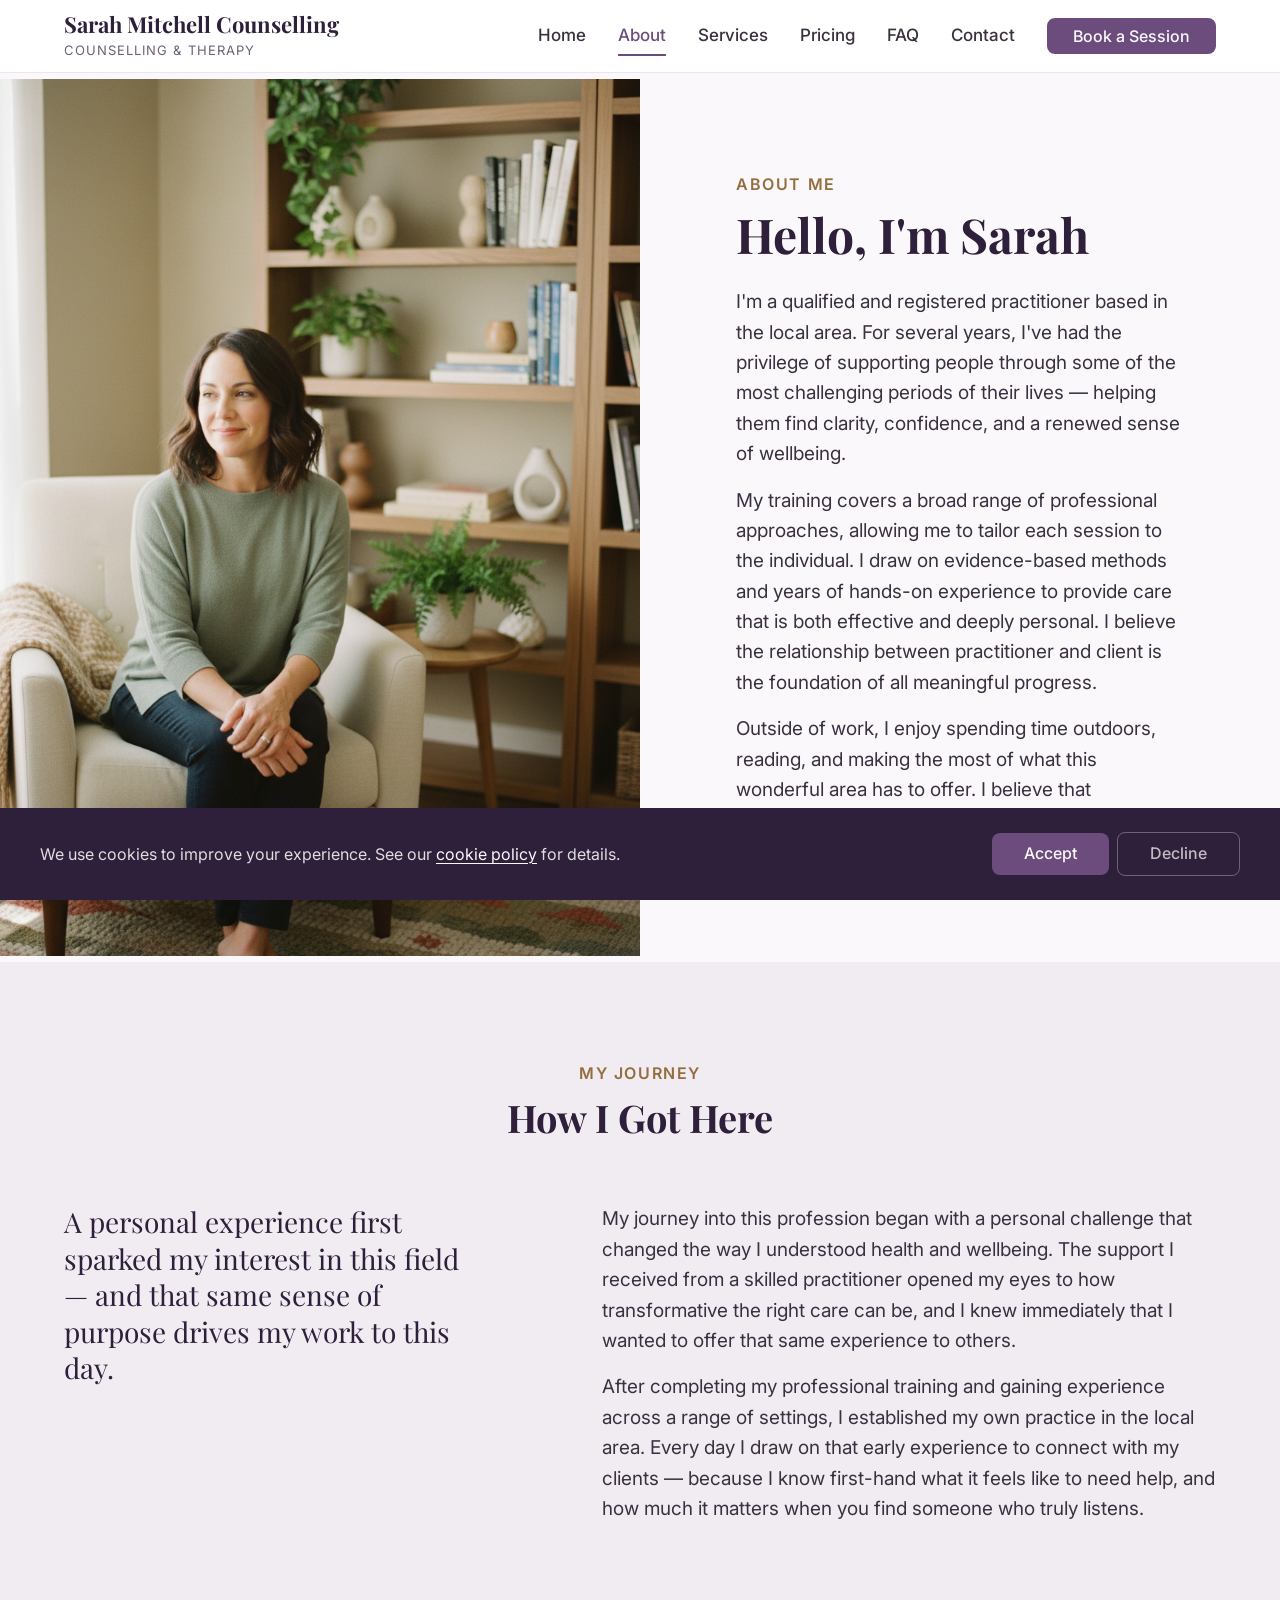
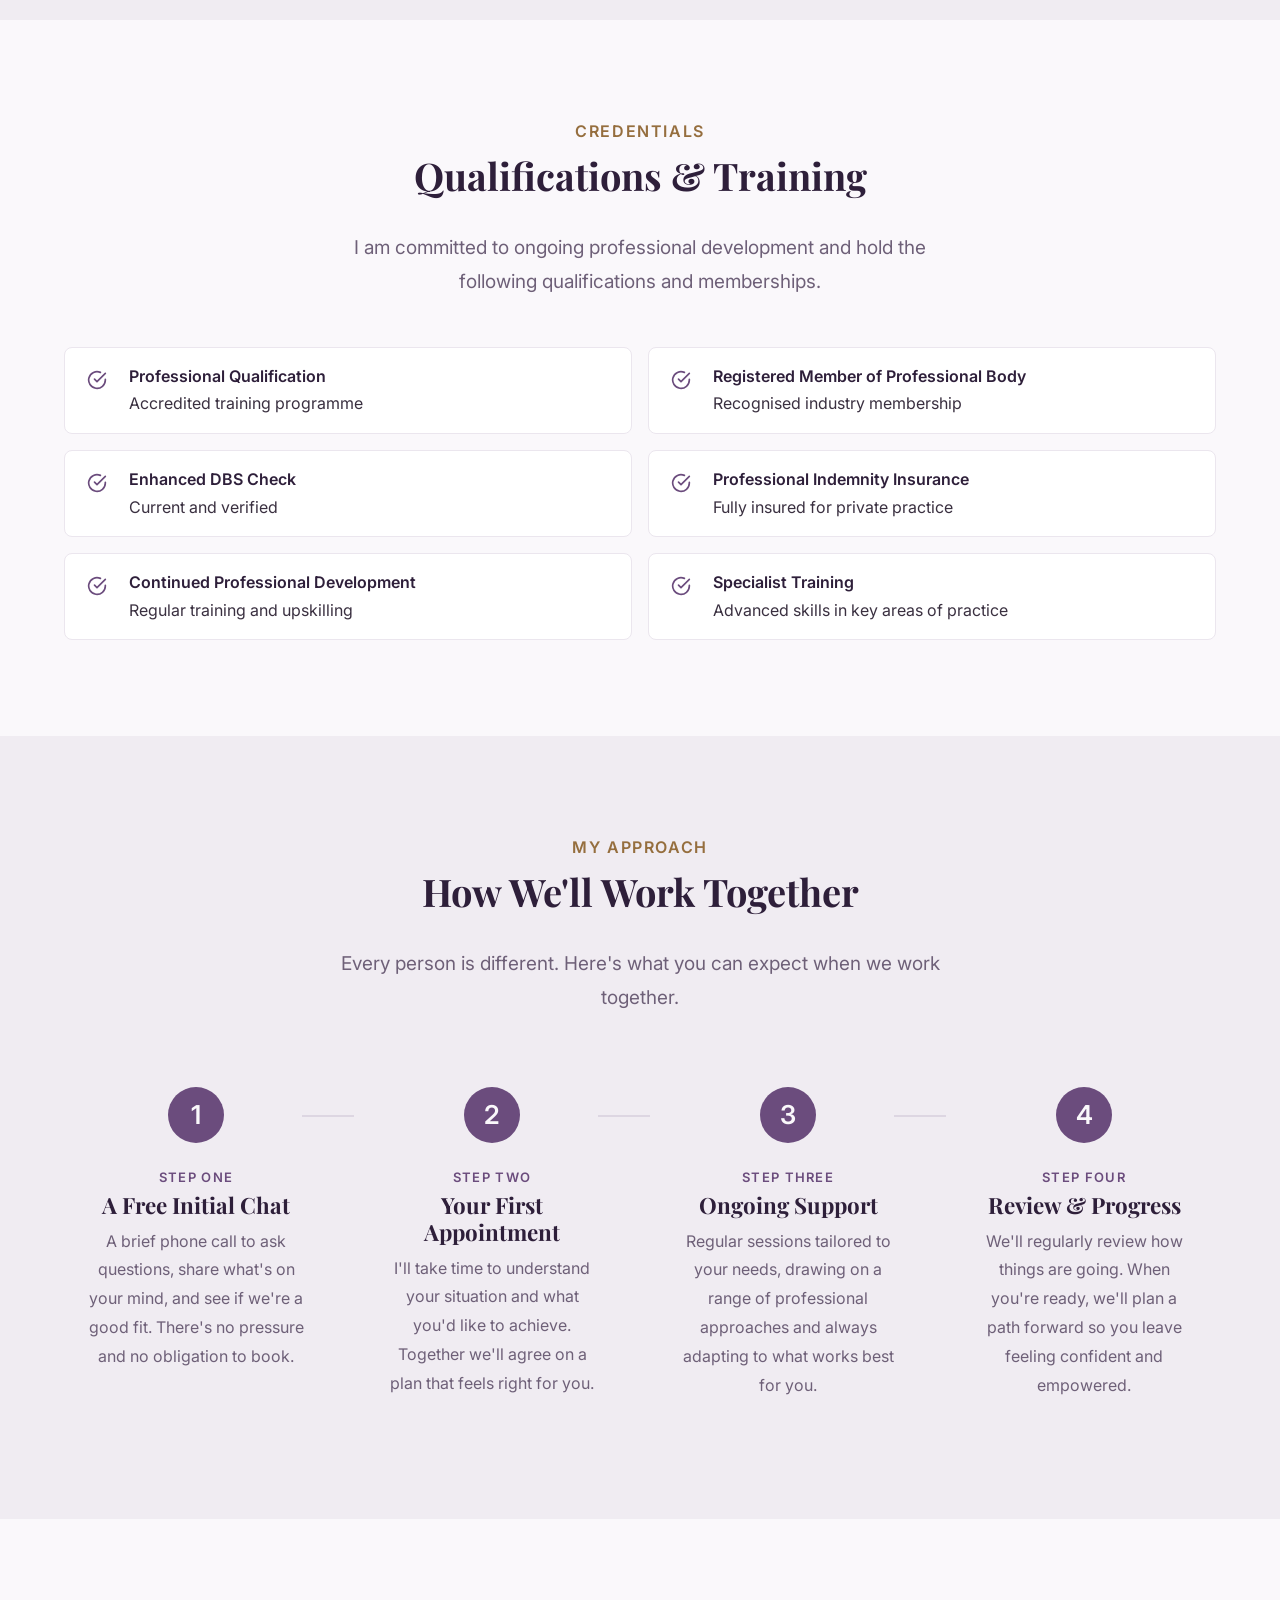
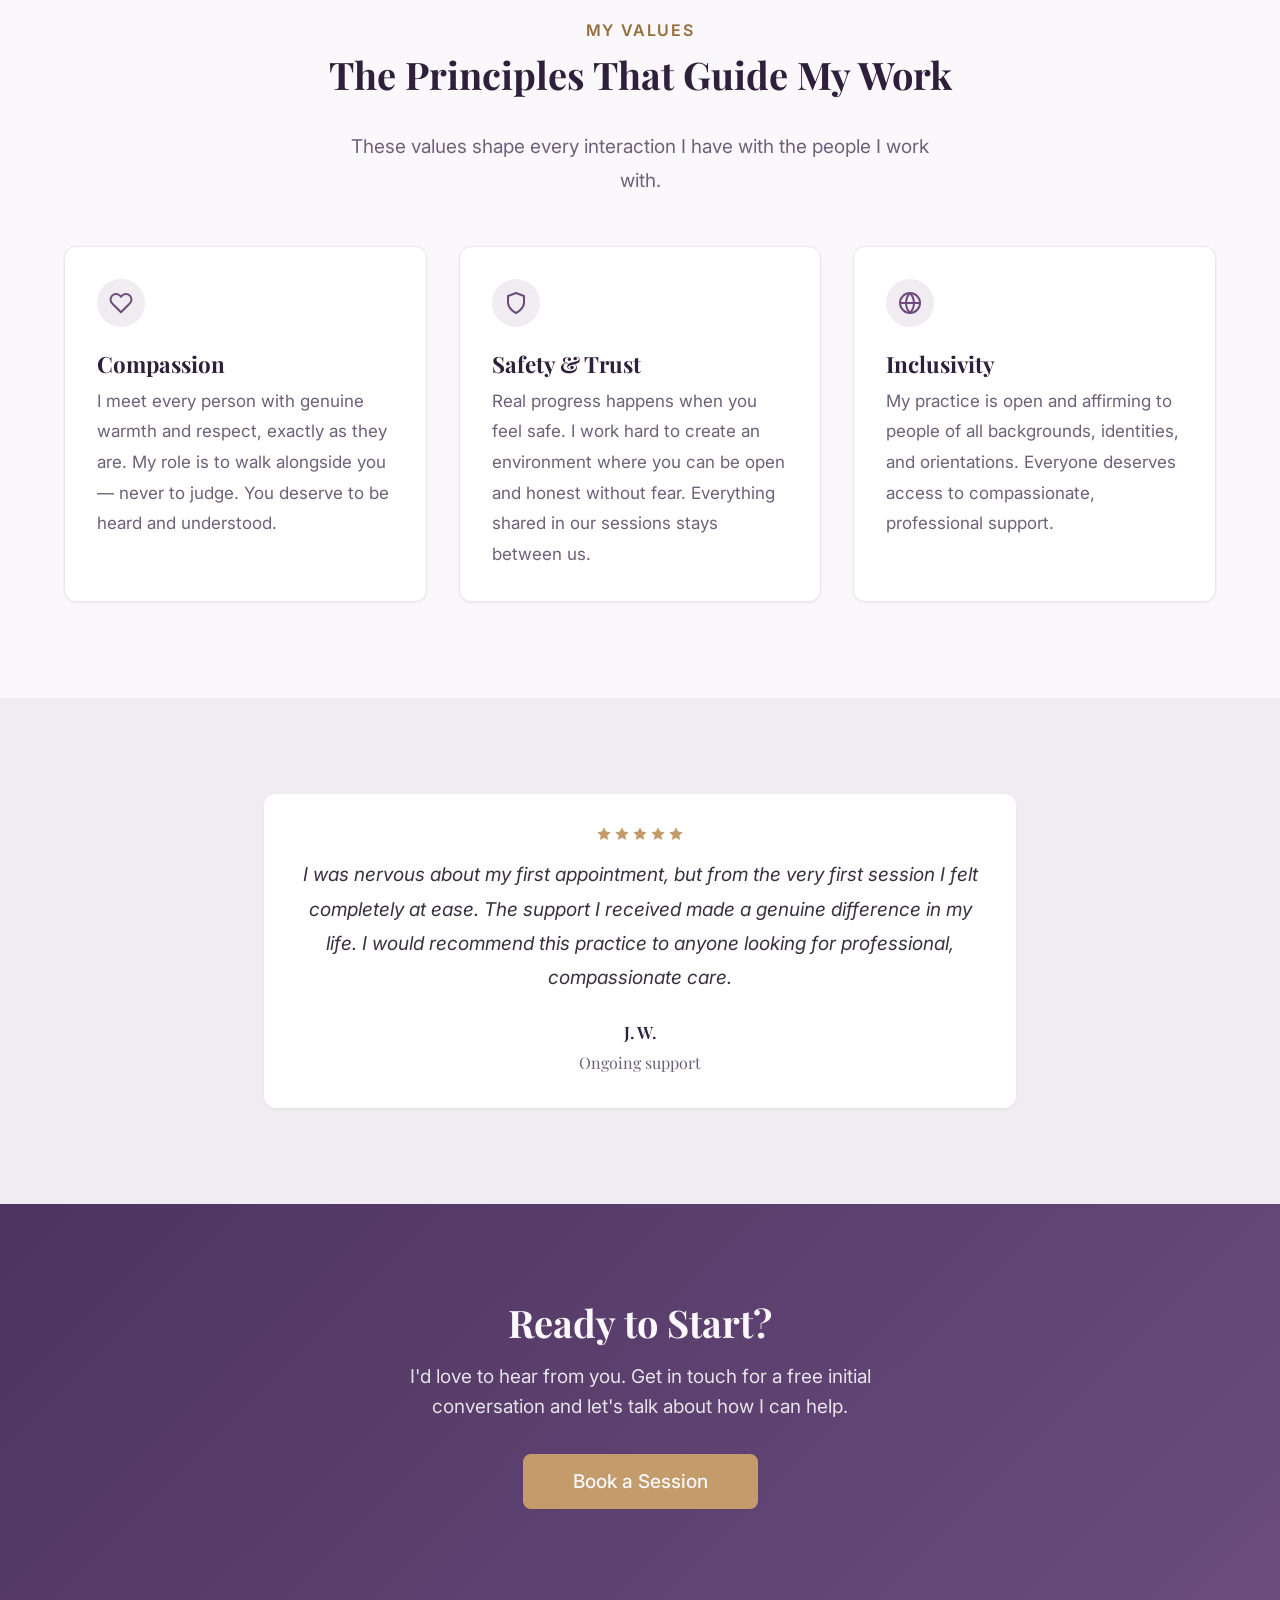
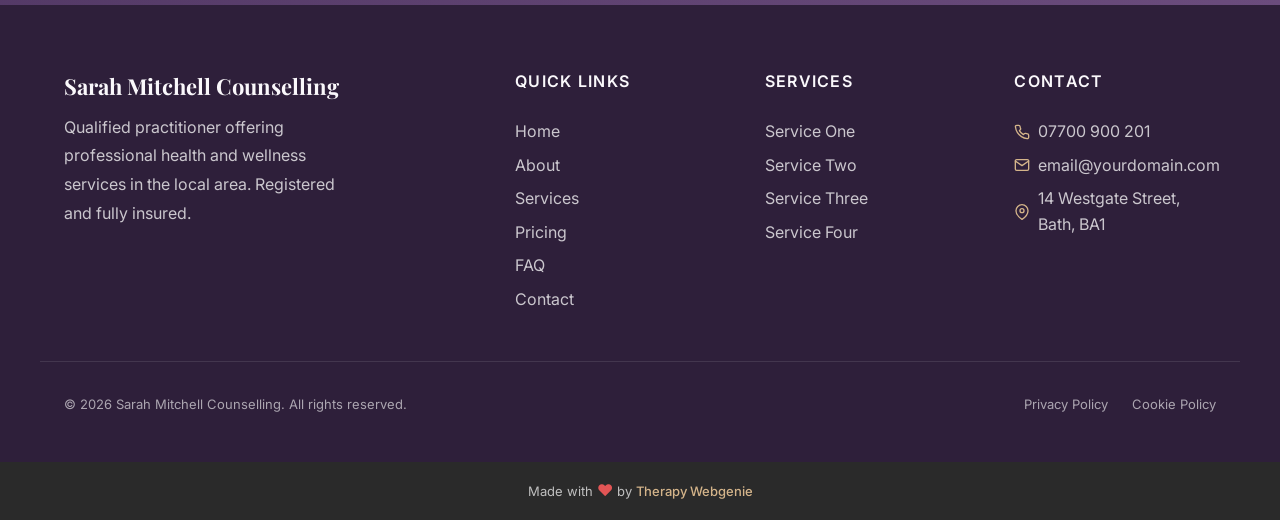
==== commit 4cd165a3: "Update hero image, add cookie decline button - Replace hero.jpg with new hero-bg.jpg and update all " ====
--- a/about.html
+++ b/about.html
@@ -367,7 +367,7 @@
   <div class="cookie-banner" role="dialog" aria-label="Cookie consent">
     <div class="cookie-banner__inner">
       <p class="cookie-banner__text">We use cookies to improve your experience. See our <a href="cookies-policy.html">cookie policy</a> for details.</p>
-      <button class="cookie-banner__accept">Accept</button>
+      <div class="cookie-banner__buttons"><button class="cookie-banner__accept">Accept</button><button class="cookie-banner__decline">Decline</button></div>
     </div>
   </div>
 
--- a/css/components.css
+++ b/css/components.css
@@ -741,6 +741,8 @@
   padding: var(--space-xs) var(--space-md);
   border-radius: var(--radius-full);
   border: 1px solid var(--color-border);
+  text-align: left;
+  white-space: nowrap;
 }
 
 .hero__ticks svg {
@@ -1571,7 +1573,7 @@
 
 .hero--showcase .hero__content {
   order: 1;
-  max-width: 540px;
+  max-width: 600px;
   padding: 40px;
   border-radius: 20px;
   backdrop-filter: blur(6px);
@@ -1584,7 +1586,7 @@
 }
 
 .hero--showcase .hero__ticks {
-  flex-wrap: nowrap;
+  margin-bottom: 0;
 }
 
 /* --- Dark card (default) --- */
@@ -1607,15 +1609,10 @@
 
 .hero--showcase-dark .hero__ticks li {
   color: rgba(255, 255, 255, 0.9);
-  background-color: rgba(255, 255, 255, 0.1);
-  border-color: rgba(255, 255, 255, 0.2);
-}
-
-/* Left/right cards: strip pill bg/border to keep card compact */
-.hero--showcase-dark:not(.hero--showcase-center) .hero__ticks li {
   background: none;
   border: none;
-  padding: 0;
+  padding: var(--space-xs) 0;
+  border-radius: 0;
 }
 
 .hero--showcase-dark .hero__ticks svg {
@@ -1663,15 +1660,10 @@
 
 .hero--showcase-light .hero__ticks li {
   color: var(--color-text);
-  background-color: rgba(0, 0, 0, 0.06);
-  border-color: rgba(0, 0, 0, 0.1);
-}
-
-/* Left/right cards: strip pill bg/border to keep card compact */
-.hero--showcase-light:not(.hero--showcase-center) .hero__ticks li {
   background: none;
   border: none;
-  padding: 0;
+  padding: var(--space-xs) 0;
+  border-radius: 0;
 }
 
 .hero--showcase-light .hero__ticks svg {
@@ -1762,6 +1754,12 @@
   .hero--showcase .hero__content {
     max-width: 100%;
     padding: 28px;
+  }
+
+  /* Card is full-width on mobile — buttons and ticks can wrap */
+  .hero--showcase .hero__actions,
+  .hero--showcase .hero__ticks {
+    flex-wrap: wrap;
   }
 
   /* Reset alignment on mobile — always left-aligned full-width */
@@ -1863,6 +1861,20 @@
 
 .nav--transparent-dark .nav__toggle {
   border-color: rgba(255, 255, 255, 0.3);
+}
+
+/* Mobile menu resets — overlay has a white background, so restore dark text */
+.nav--transparent-dark .nav__mobile .nav__link {
+  color: var(--color-text);
+}
+
+.nav--transparent-dark .nav__mobile .nav__link:hover,
+.nav--transparent-dark .nav__mobile .nav__link--active {
+  color: var(--color-primary);
+}
+
+.nav--transparent-dark .nav__mobile .nav__toggle-bar {
+  background-color: var(--color-text);
 }
 
 /* Two-tier dark */
@@ -3694,6 +3706,7 @@
 .icon-box--left {
   text-align: left;
   display: flex;
+  align-items: center;
   gap: var(--space-lg);
 }
 
@@ -4711,7 +4724,7 @@
 }
 
 .comparison__card h3 {
-  font-size: var(--text-md);
+  font-size: var(--text-xl);
   margin-bottom: var(--space-lg);
 }
 
@@ -5039,11 +5052,15 @@
   width: 24px;
   height: 24px;
   color: var(--color-primary);
-  transition: transform var(--transition-base);
-}
-
-.accordion__item--open .accordion__icon {
-  transform: rotate(45deg);
+}
+
+.accordion__icon-vertical {
+  transition: transform var(--transition-base), opacity var(--transition-base);
+}
+
+.accordion__item--open .accordion__icon-vertical {
+  transform: scaleY(0);
+  opacity: 0;
 }
 
 .accordion__content {
@@ -5181,12 +5198,13 @@
    ============================================= */
 .comparison-table {
   width: 100%;
-  border-collapse: collapse;
+  border-collapse: separate;
+  border-spacing: 0;
   background-color: var(--color-surface);
   border-radius: var(--radius-lg);
   overflow: hidden;
   box-shadow: var(--shadow-sm);
-  border: 1px solid var(--color-border-light);
+  border: 2px solid #ccc;
 }
 
 .comparison-table thead th {
@@ -5197,7 +5215,12 @@
   font-weight: var(--font-weight-bold);
   color: var(--color-text-heading);
   text-align: center;
-  border-bottom: 2px solid var(--color-border);
+  border-bottom: 2px solid #ccc;
+  border-right: 1px solid var(--color-border-light);
+}
+
+.comparison-table thead th:last-child {
+  border-right: none;
 }
 
 .comparison-table thead th:first-child {
@@ -5209,7 +5232,12 @@
   font-size: var(--text-sm);
   color: var(--color-text);
   border-bottom: 1px solid var(--color-border-light);
+  border-right: 1px solid var(--color-border-light);
   text-align: center;
+}
+
+.comparison-table tbody td:last-child {
+  border-right: none;
 }
 
 .comparison-table tbody td:first-child {
@@ -5702,6 +5730,64 @@
   background: rgba(255, 255, 255, 0.25);
 }
 
+/* =============================================
+   VIDEO EMBED
+   Responsive 16:9 wrapper for iframe videos.
+   ============================================= */
+.video-embed {
+  position: relative;
+  padding-bottom: 56.25%;
+  height: 0;
+  overflow: hidden;
+  border-radius: var(--radius-lg);
+  box-shadow: var(--shadow-md);
+}
+
+.video-embed iframe {
+  position: absolute;
+  top: 0;
+  left: 0;
+  width: 100%;
+  height: 100%;
+  border: 0;
+  border-radius: var(--radius-lg);
+}
+
+/* =============================================
+   VIDEO SPLIT
+   Optional centered header across both columns,
+   then text left + video right. Stacks on mobile.
+   ============================================= */
+.video-split {
+  display: grid;
+  grid-template-columns: 1fr;
+  gap: var(--space-2xl);
+  align-items: center;
+}
+
+.video-split__header {
+  text-align: center;
+}
+
+.video-split__header h2 {
+  margin-bottom: var(--space-sm);
+}
+
+.video-split__content p {
+  color: var(--color-text-light);
+  line-height: var(--line-height-relaxed);
+}
+
+@media (min-width: 768px) {
+  .video-split {
+    grid-template-columns: 1fr 1fr;
+  }
+
+  .video-split__header {
+    grid-column: 1 / -1;
+  }
+}
+
 /* --- Back to Top --- */
 .back-to-top {
   position: fixed;
@@ -5972,6 +6058,7 @@
   font-size: var(--text-sm);
   line-height: var(--line-height-relaxed);
   color: rgba(255, 255, 255, 0.85);
+  margin-bottom: 0;
 }
 
 .cookie-banner__text a {
@@ -5995,6 +6082,30 @@
 
 .cookie-banner__accept:hover {
   background: var(--color-primary-dark);
+}
+
+.cookie-banner__decline {
+  background: transparent;
+  color: rgba(255, 255, 255, 0.7);
+  padding: var(--space-sm) var(--space-xl);
+  border-radius: var(--radius-md);
+  font-size: var(--text-sm);
+  font-weight: var(--font-weight-medium);
+  cursor: pointer;
+  border: 1px solid rgba(255, 255, 255, 0.3);
+  white-space: nowrap;
+  transition: color var(--transition-fast), border-color var(--transition-fast);
+}
+
+.cookie-banner__decline:hover {
+  color: var(--color-text-inverse);
+  border-color: rgba(255, 255, 255, 0.6);
+}
+
+.cookie-banner__buttons {
+  display: flex;
+  gap: var(--space-sm);
+  align-items: center;
 }
 
 @media (min-width: 768px) {
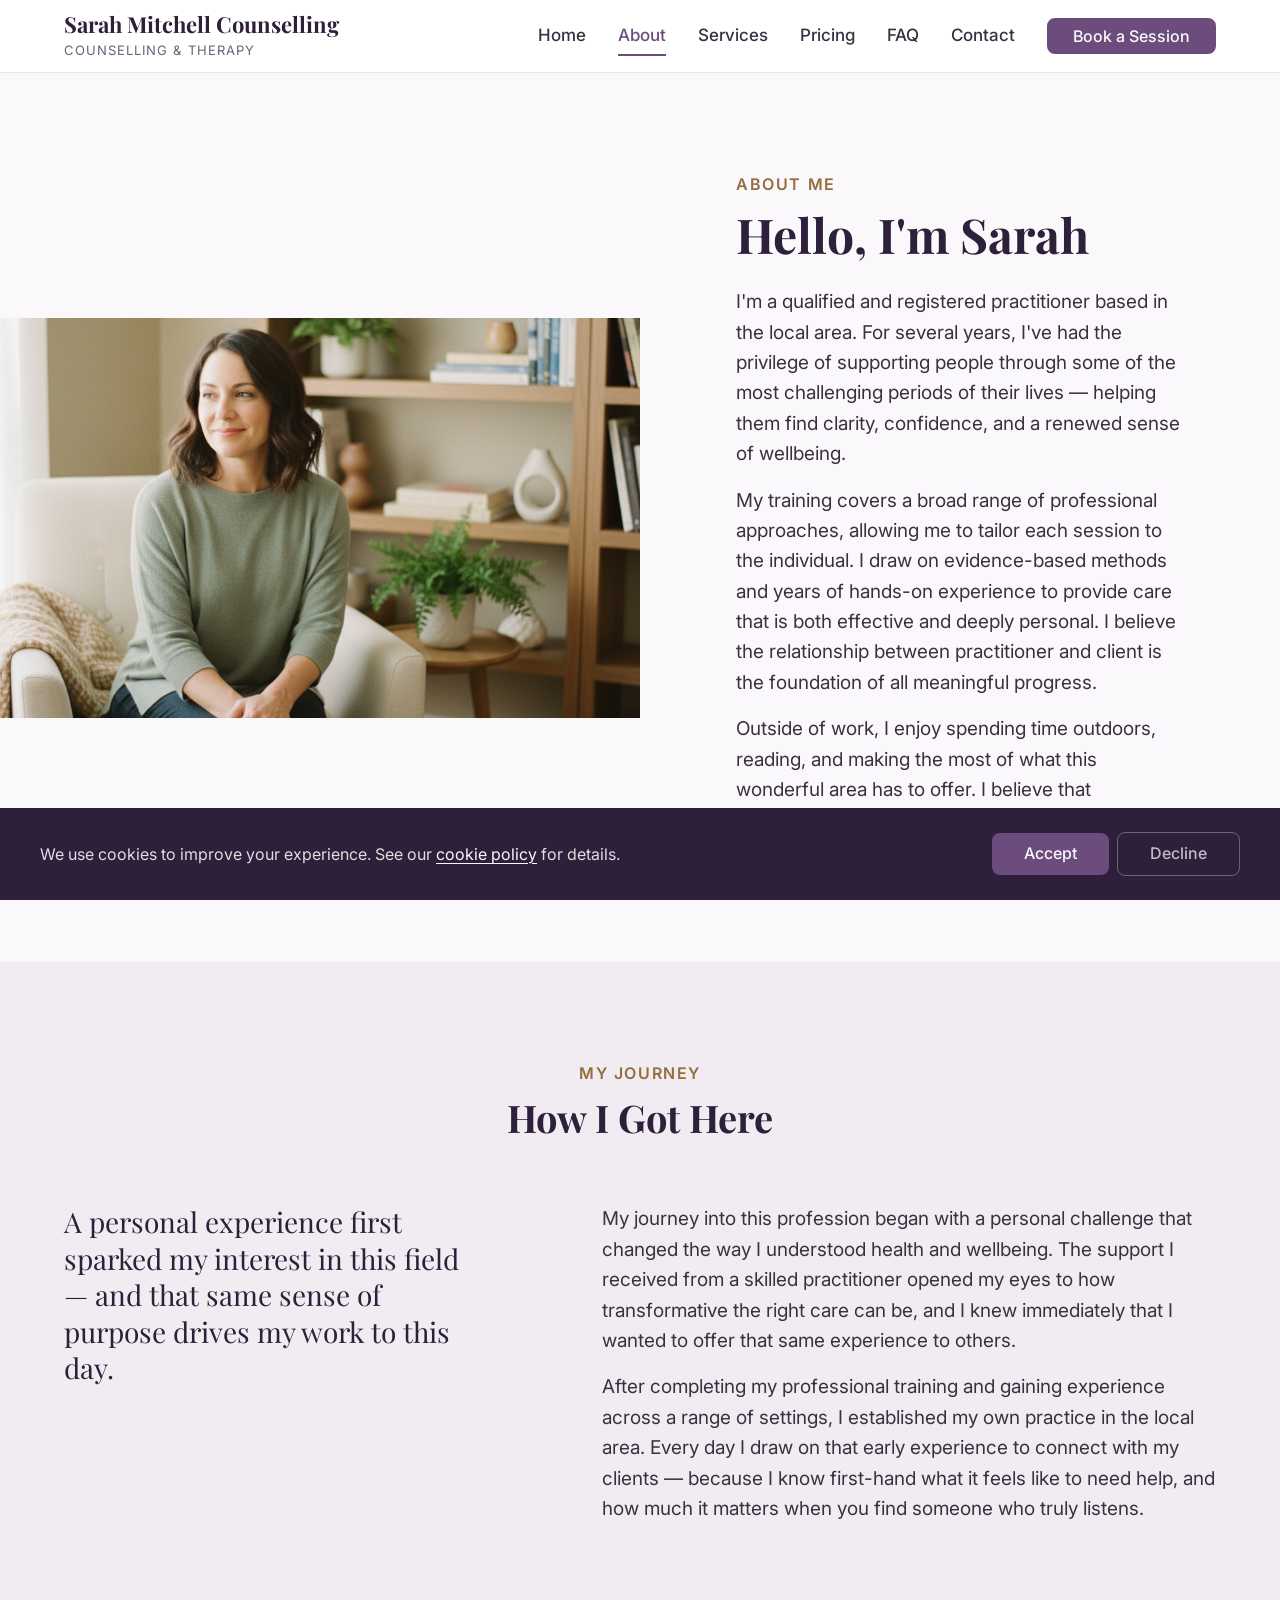
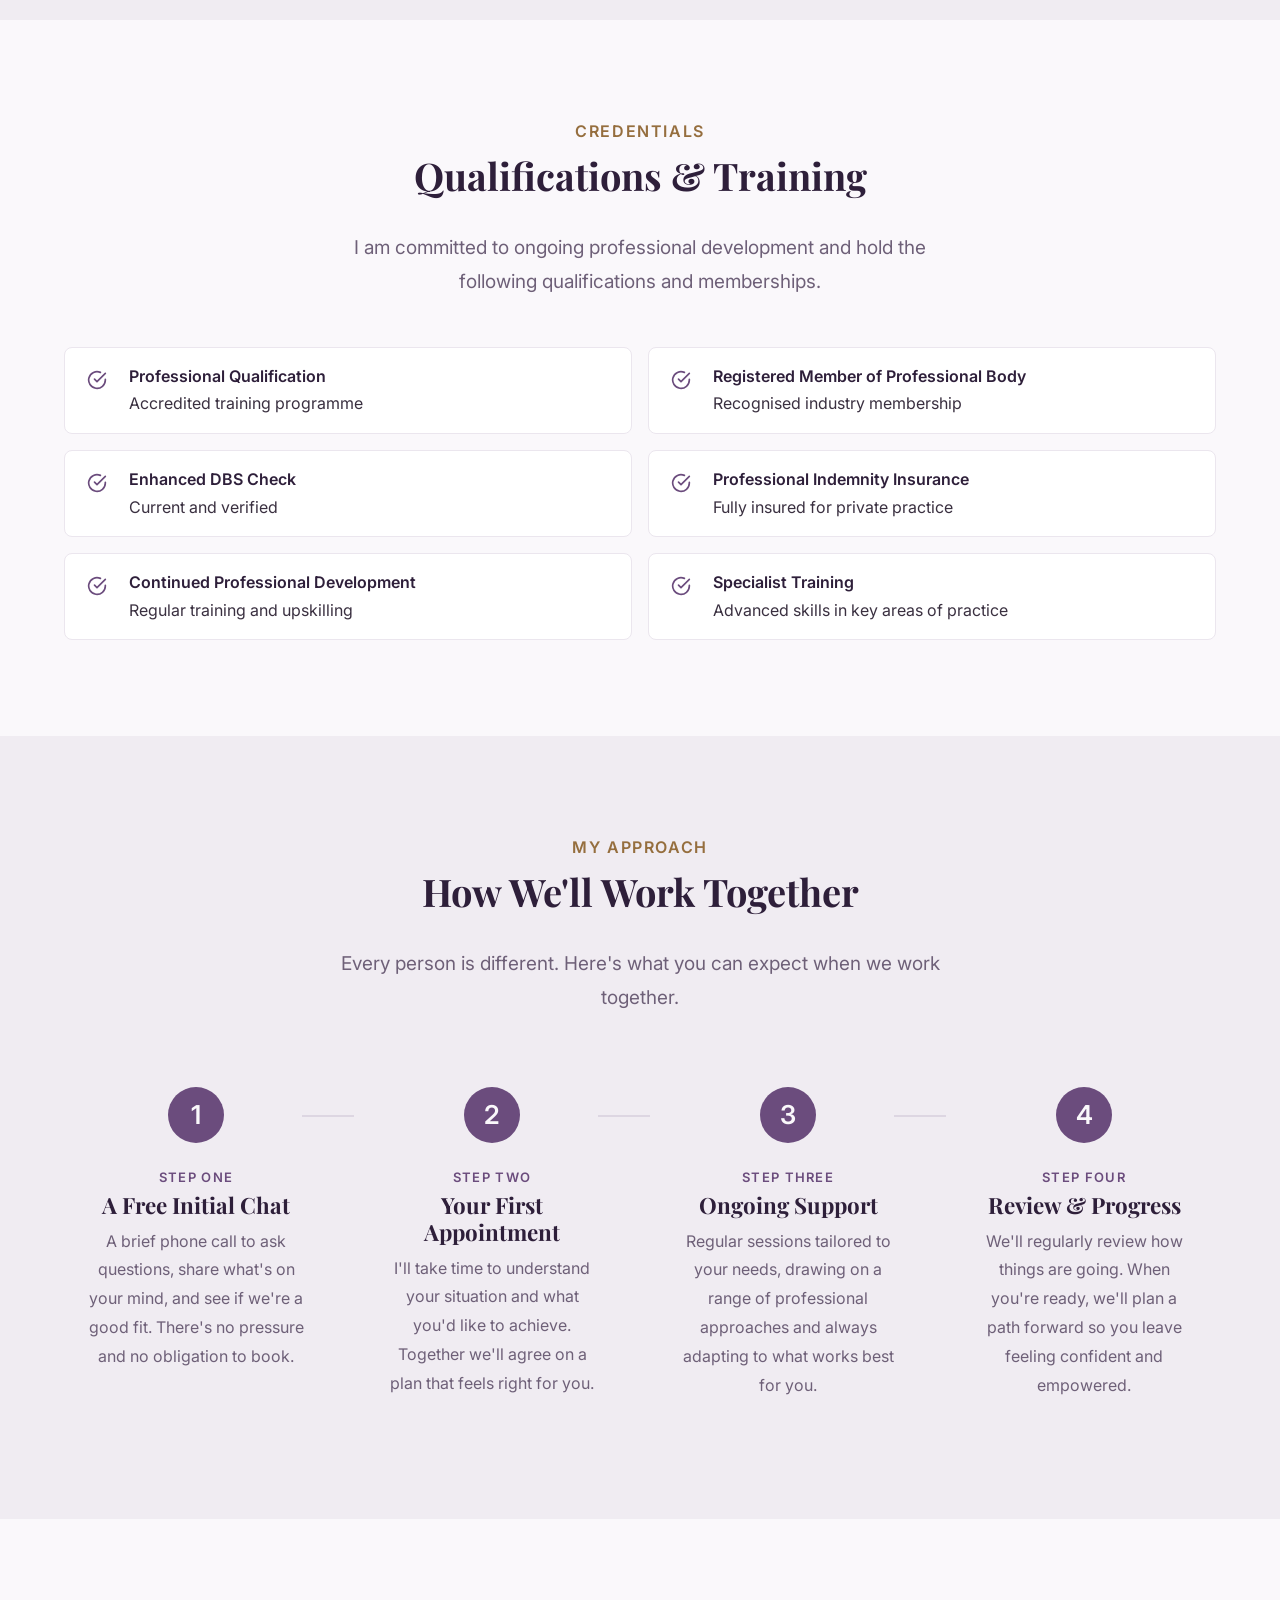
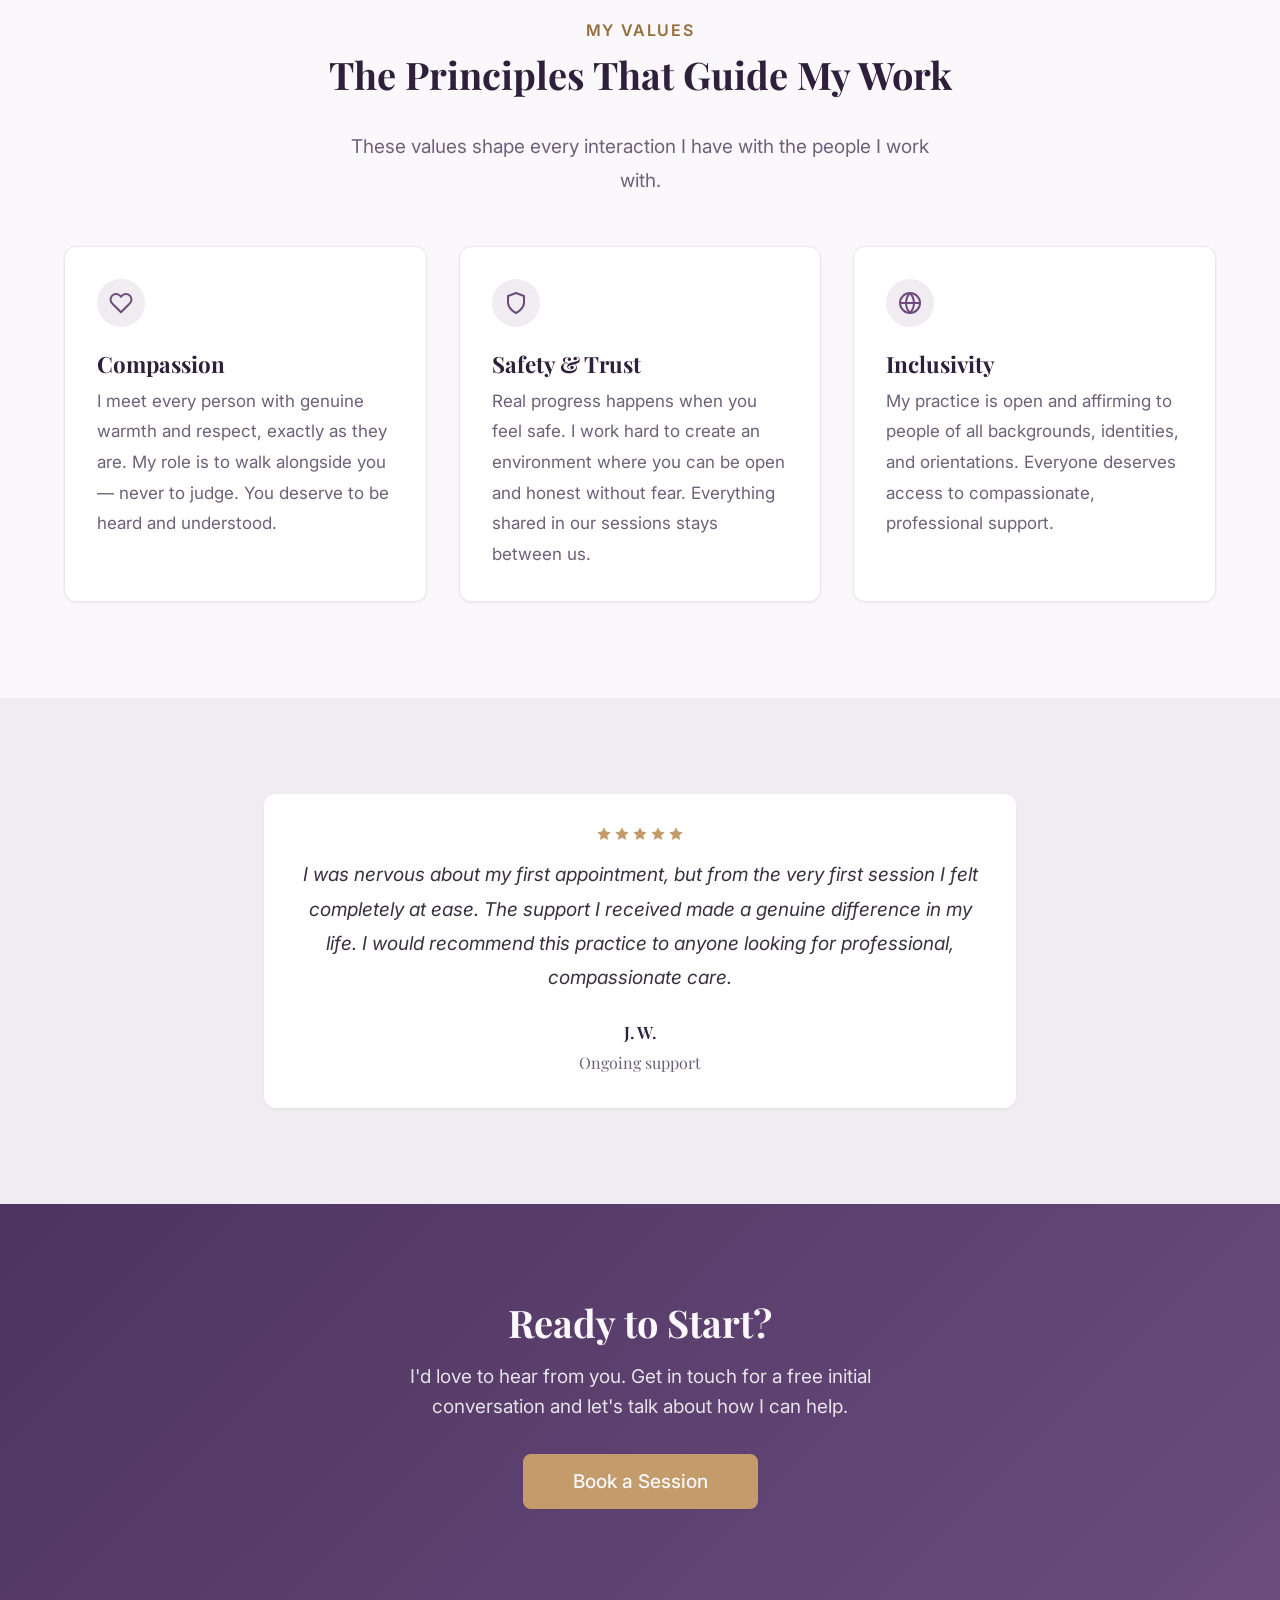
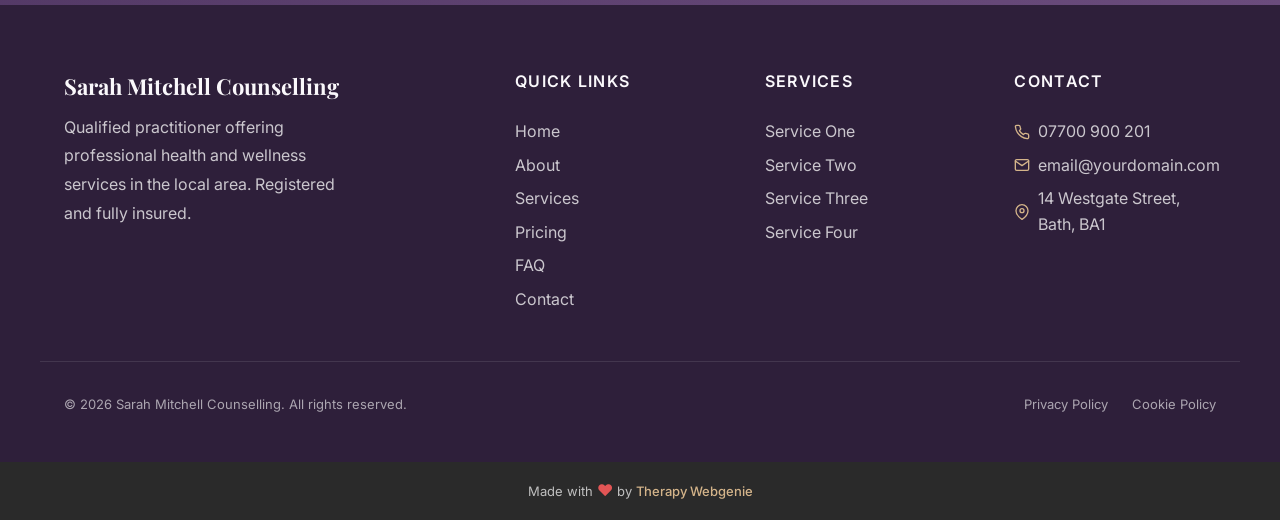
==== commit 88d49727: "Switch about page portrait to background-image for full-bleed coverage Co-Authored-By: Claude Opus 4" ====
--- a/about.html
+++ b/about.html
@@ -96,8 +96,7 @@
     <!-- SECTION: about-hero -->
     <section class="about-hero">
       <div class="container about-hero__inner">
-        <div class="about-hero__image-wrap">
-          <img src="images/about-portrait.jpg" alt="Sarah Mitchell, practitioner at Sarah Mitchell Counselling" class="about-hero__image" width="600" height="800" style="max-height: 100vh;">
+        <div class="about-hero__image-wrap" style="background-image: url('images/about-portrait.jpg');" role="img" aria-label="Sarah Mitchell, practitioner at Sarah Mitchell Counselling">
         </div>
         <div class="about-hero__content">
           <span class="section-label">About Me</span>
--- a/css/components.css
+++ b/css/components.css
@@ -1046,6 +1046,9 @@
   order: 1;
   width: 100%;
   min-height: 300px;
+  background-size: cover;
+  background-position: center;
+  background-repeat: no-repeat;
 }
 
 .hero--half .hero__image-placeholder,
@@ -1982,6 +1985,15 @@
   align-items: center;
 }
 
+.intro__image-wrap {
+  background-size: cover;
+  background-position: center;
+  background-repeat: no-repeat;
+  border-radius: var(--radius-lg);
+  overflow: hidden;
+  min-height: 400px;
+}
+
 .intro__image {
   width: 100%;
   aspect-ratio: 3 / 4;
@@ -2479,6 +2491,13 @@
 .about-hero h1,
 .about-hero h2 {
   margin-bottom: var(--space-lg);
+}
+
+.about-hero__image-wrap {
+  background-size: cover;
+  background-position: center;
+  background-repeat: no-repeat;
+  min-height: 400px;
 }
 
 .about-hero__image {
@@ -3468,6 +3487,58 @@
   .two-col-text__columns {
     grid-template-columns: 1fr 1fr;
     gap: var(--space-2xl);
+  }
+}
+
+/* =============================================
+   CONTENT: STORY TEXT
+   Centred header spanning full width, then a
+   two-column layout: large pull-quote (left)
+   and regular body text (right).
+   ============================================= */
+.story-text {
+  max-width: var(--container-wide);
+  margin: 0 auto;
+}
+
+.story-text__header {
+  text-align: center;
+  margin-bottom: var(--space-2xl);
+}
+
+.story-text__body {
+  display: grid;
+  grid-template-columns: 1fr;
+  gap: var(--space-xl);
+  align-items: start;
+}
+
+.story-text__quote {
+  font-family: var(--font-heading);
+  font-size: var(--text-xl);
+  font-weight: 400;
+  line-height: 1.4;
+  font-style: italic;
+  color: var(--color-text-heading);
+}
+
+.story-text__content p {
+  color: var(--color-text-light);
+  line-height: var(--line-height-relaxed);
+}
+
+.story-text__content p + p {
+  margin-top: var(--space-md);
+}
+
+@media (min-width: 768px) {
+  .story-text__header {
+    margin-bottom: var(--space-3xl);
+  }
+
+  .story-text__body {
+    grid-template-columns: 1fr 1.5fr;
+    gap: var(--space-3xl);
   }
 }
 
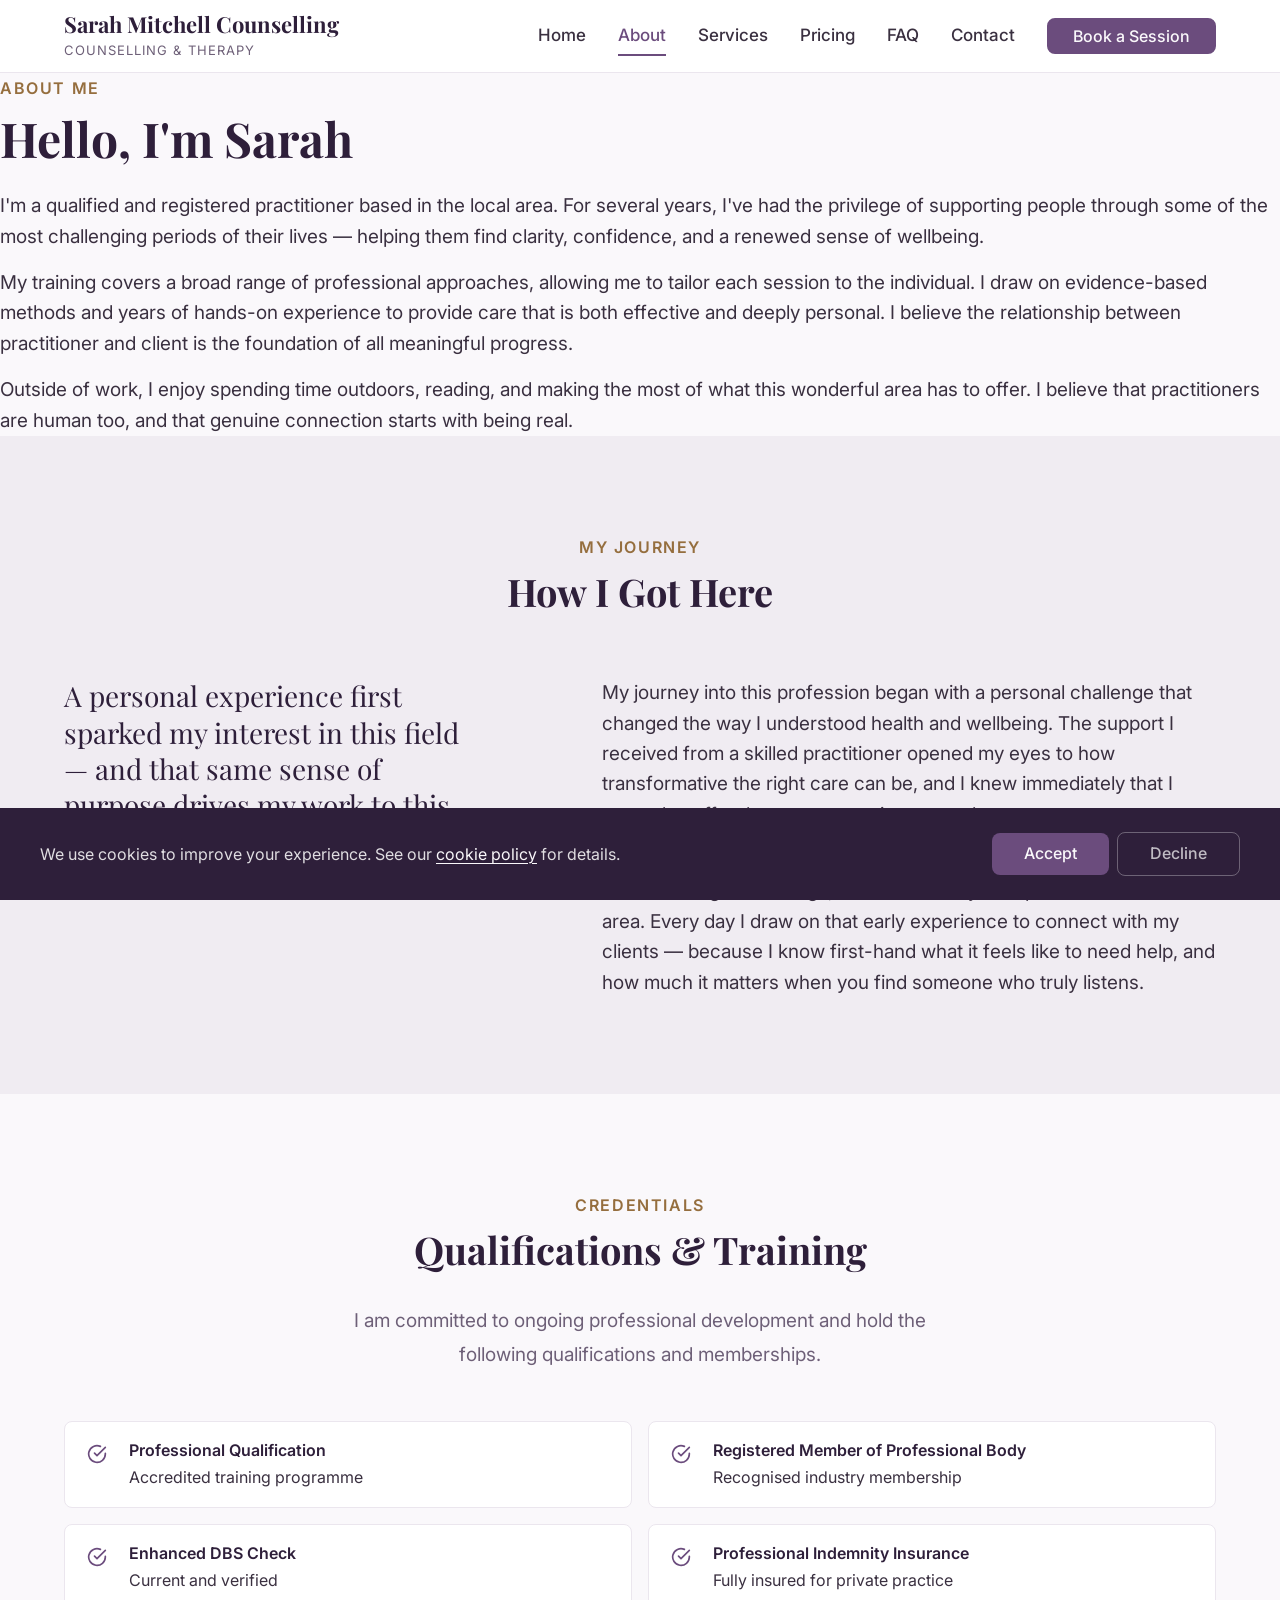
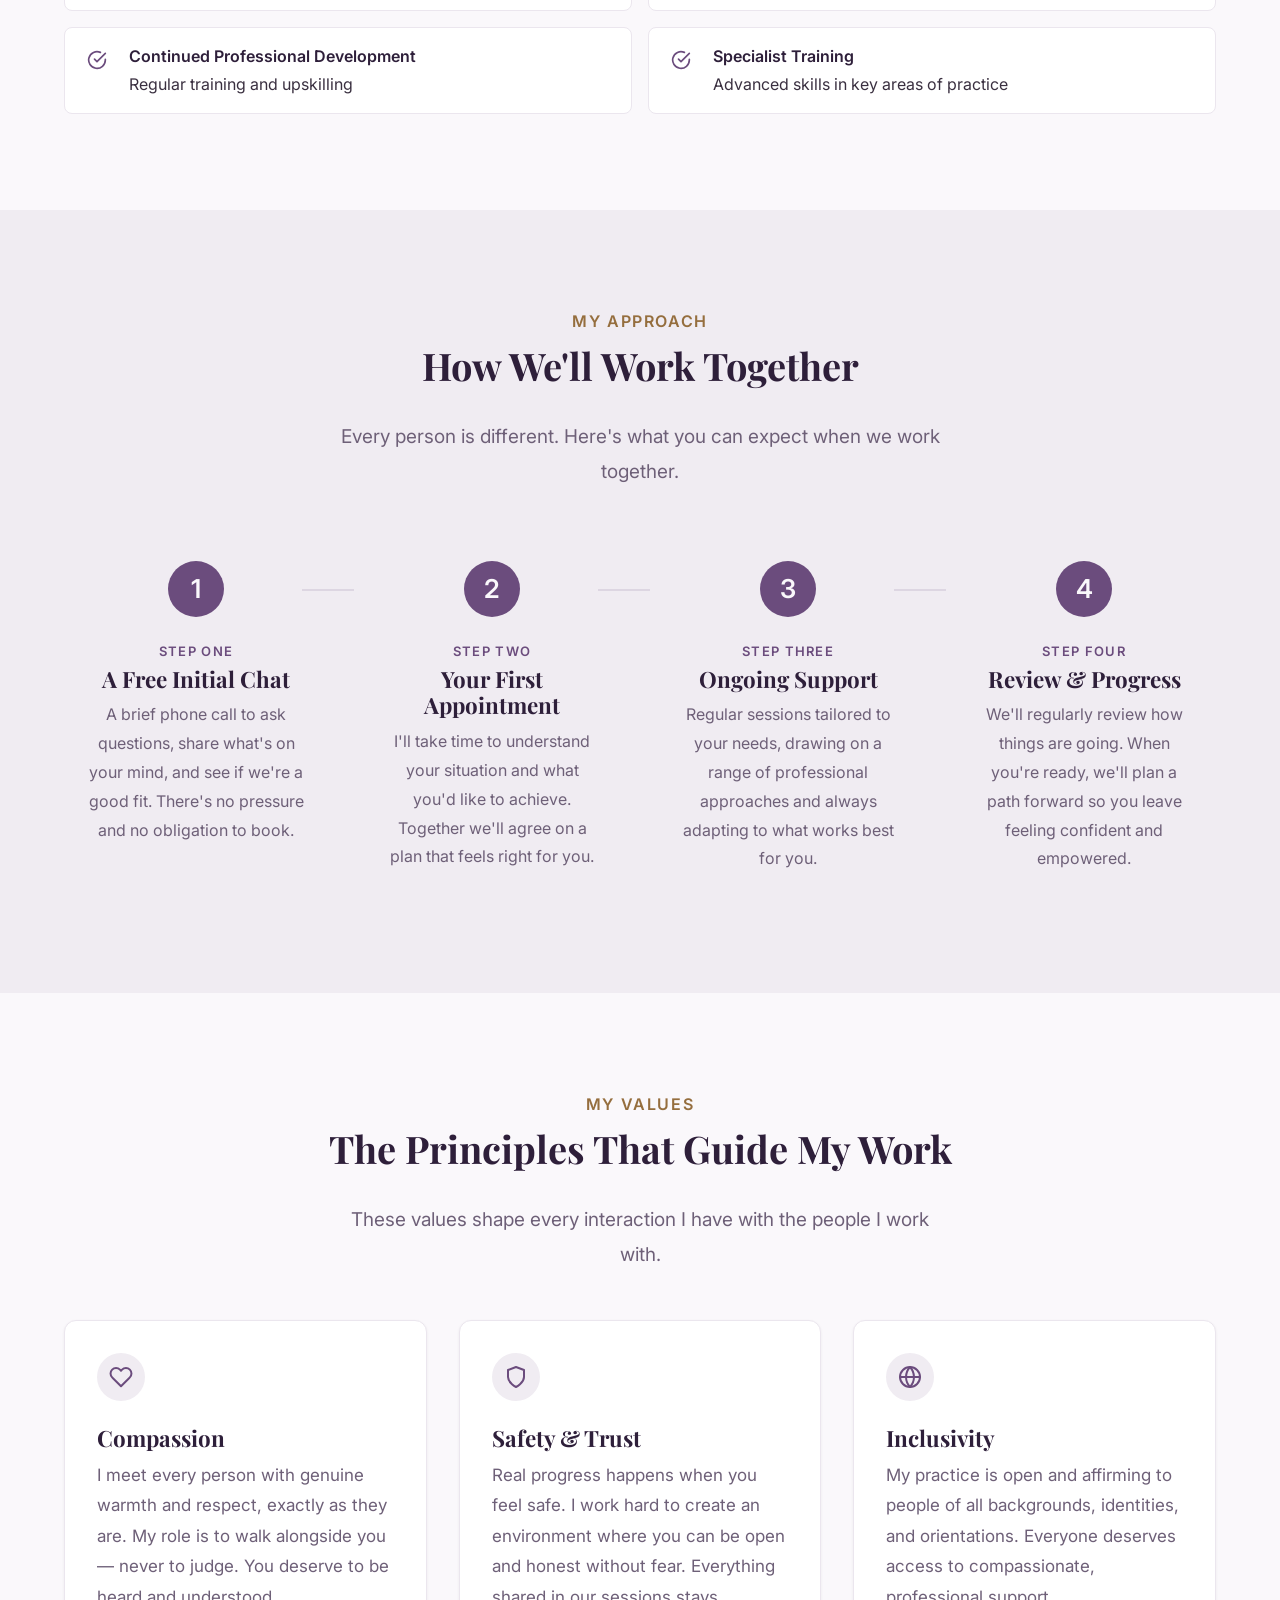
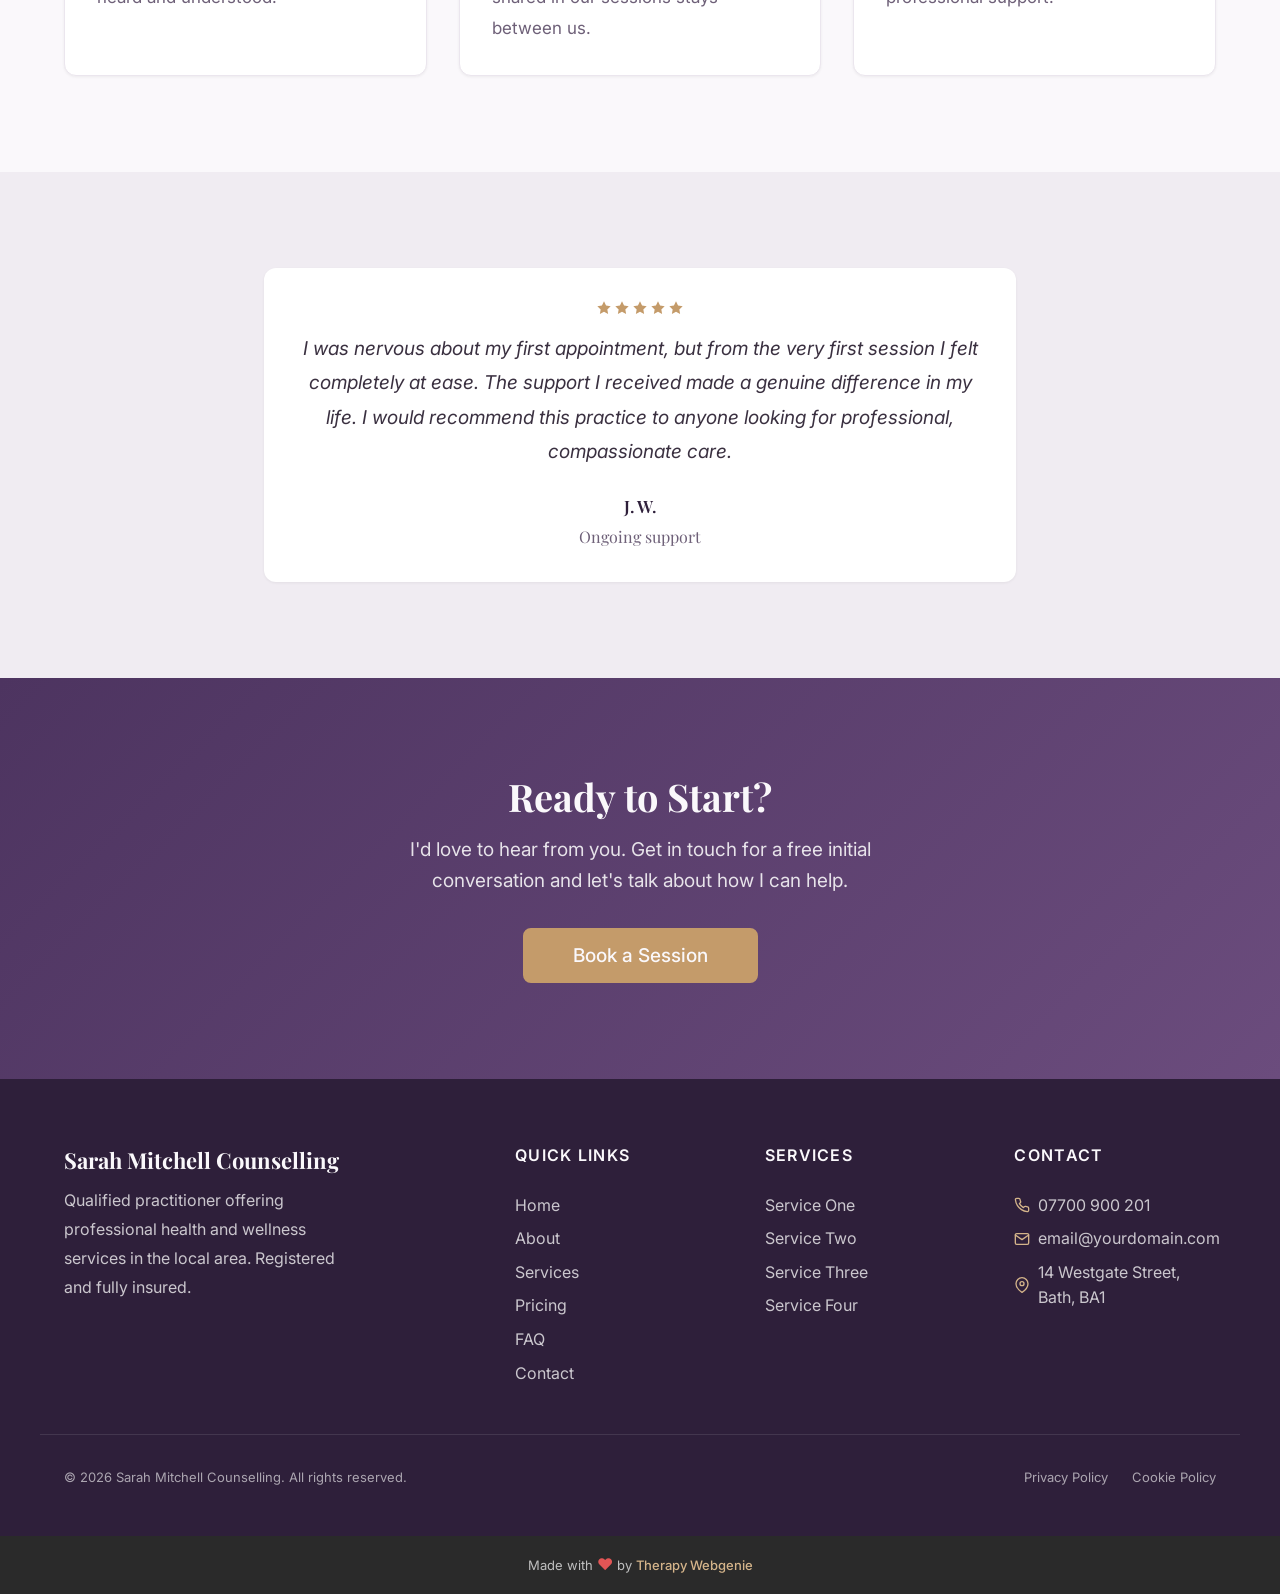
==== commit ebfc9d0d: "Change about page top section from about-hero to about-split-third Co-Authored-By: Claude Opus 4.6 (" ====
--- a/about.html
+++ b/about.html
@@ -95,8 +95,8 @@
 
     <!-- SECTION: about-hero -->
     <section class="about-hero">
-      <div class="container about-hero__inner">
-        <div class="about-hero__image-wrap" style="background-image: url('images/about-portrait.jpg');" role="img" aria-label="Sarah Mitchell, practitioner at Sarah Mitchell Counselling">
+      <div class="container about-split-third__inner">
+        <div class="about-split-third__image-wrap" style="background-image: url('images/about-portrait.jpg');" role="img" aria-label="Sarah Mitchell, practitioner at Sarah Mitchell Counselling">
         </div>
         <div class="about-hero__content">
           <span class="section-label">About Me</span>
--- a/css/components.css
+++ b/css/components.css
@@ -2485,7 +2485,7 @@
   display: grid;
   grid-template-columns: 1fr;
   gap: var(--space-2xl);
-  align-items: center;
+  align-items: stretch;
 }
 
 .about-hero h1,
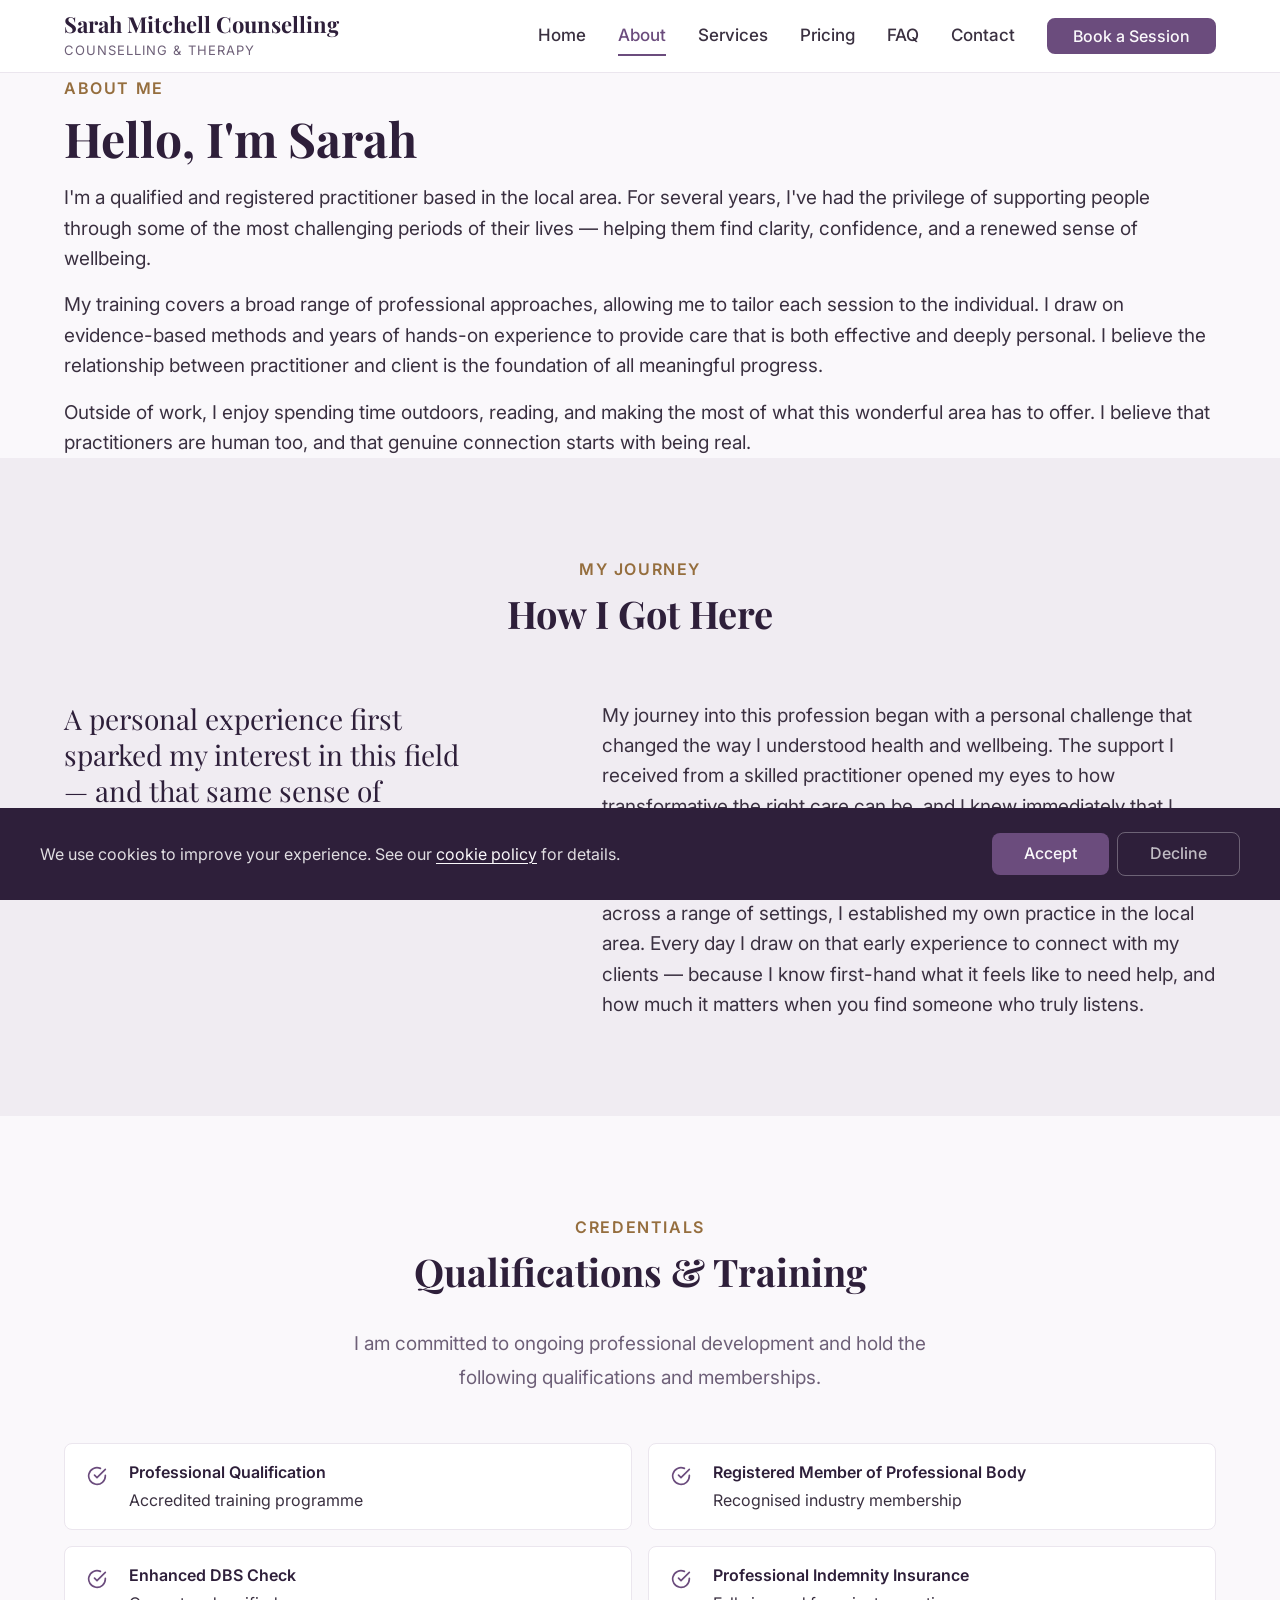
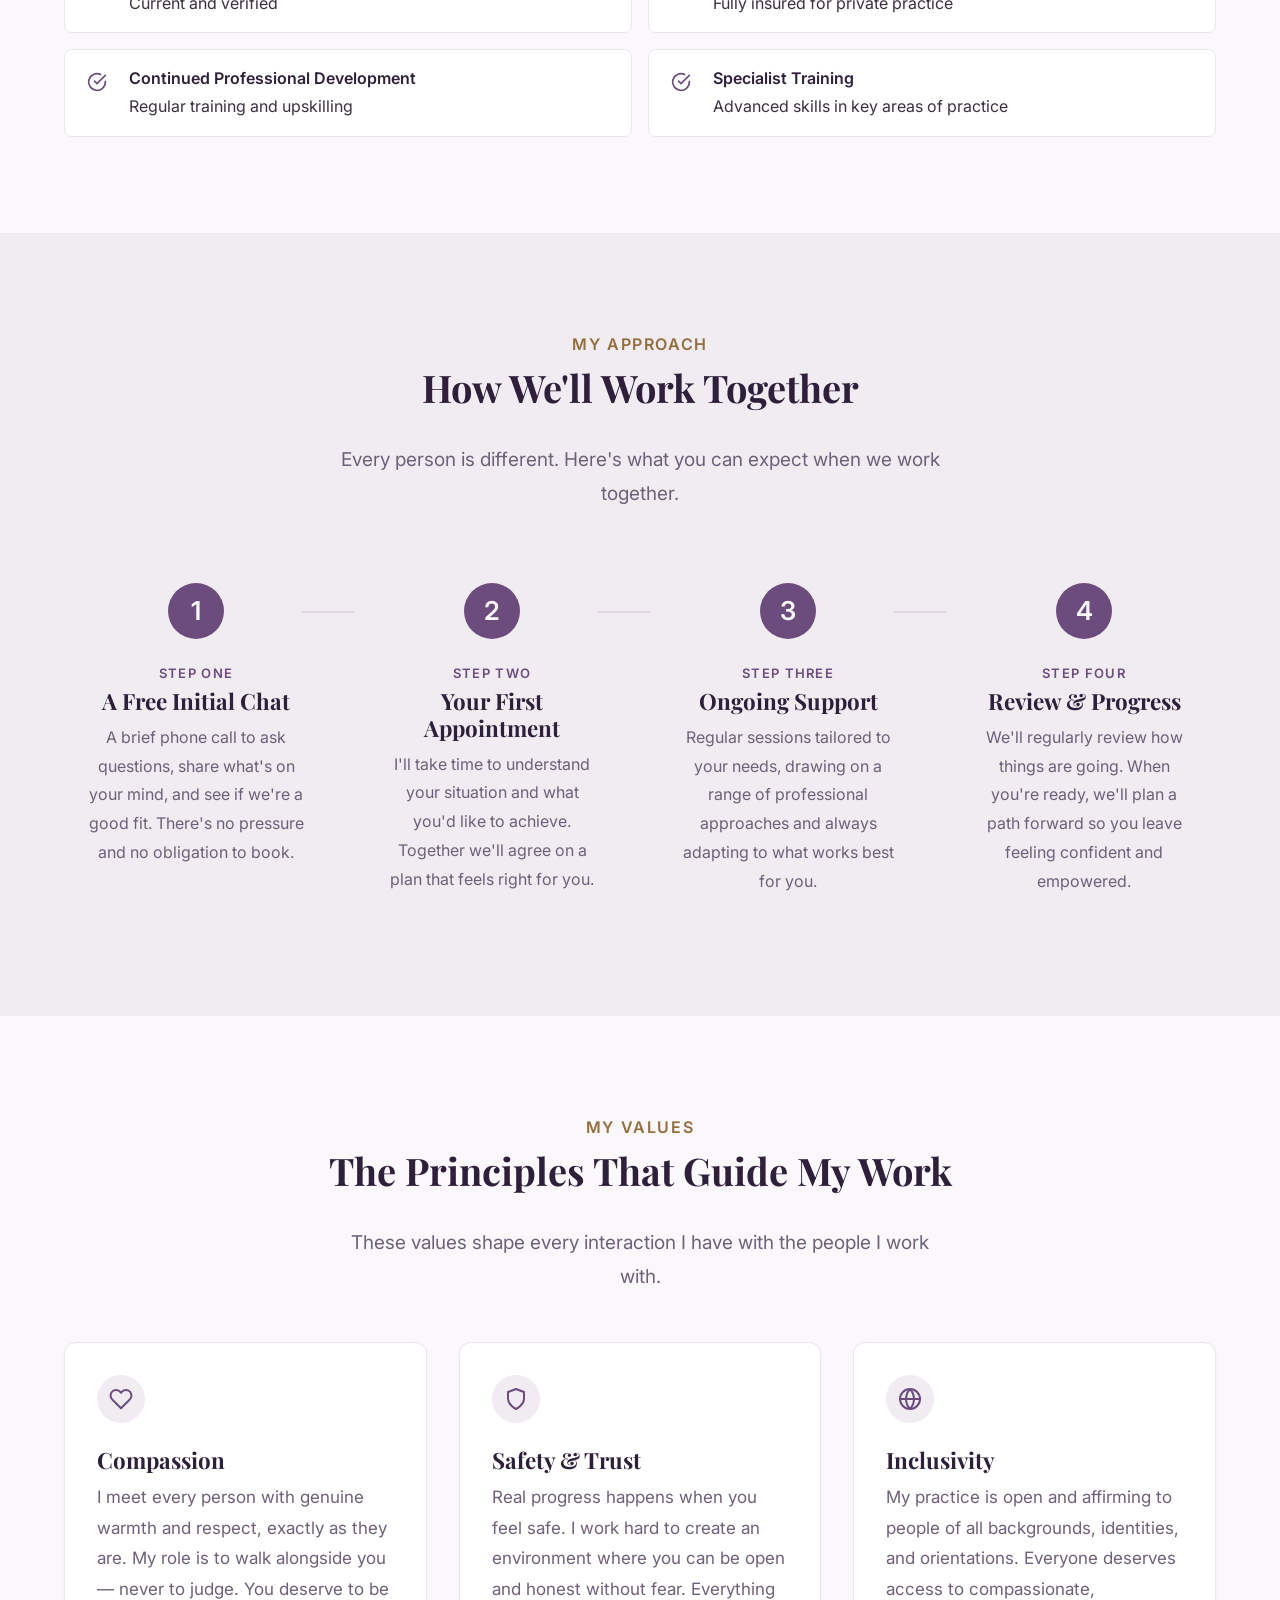
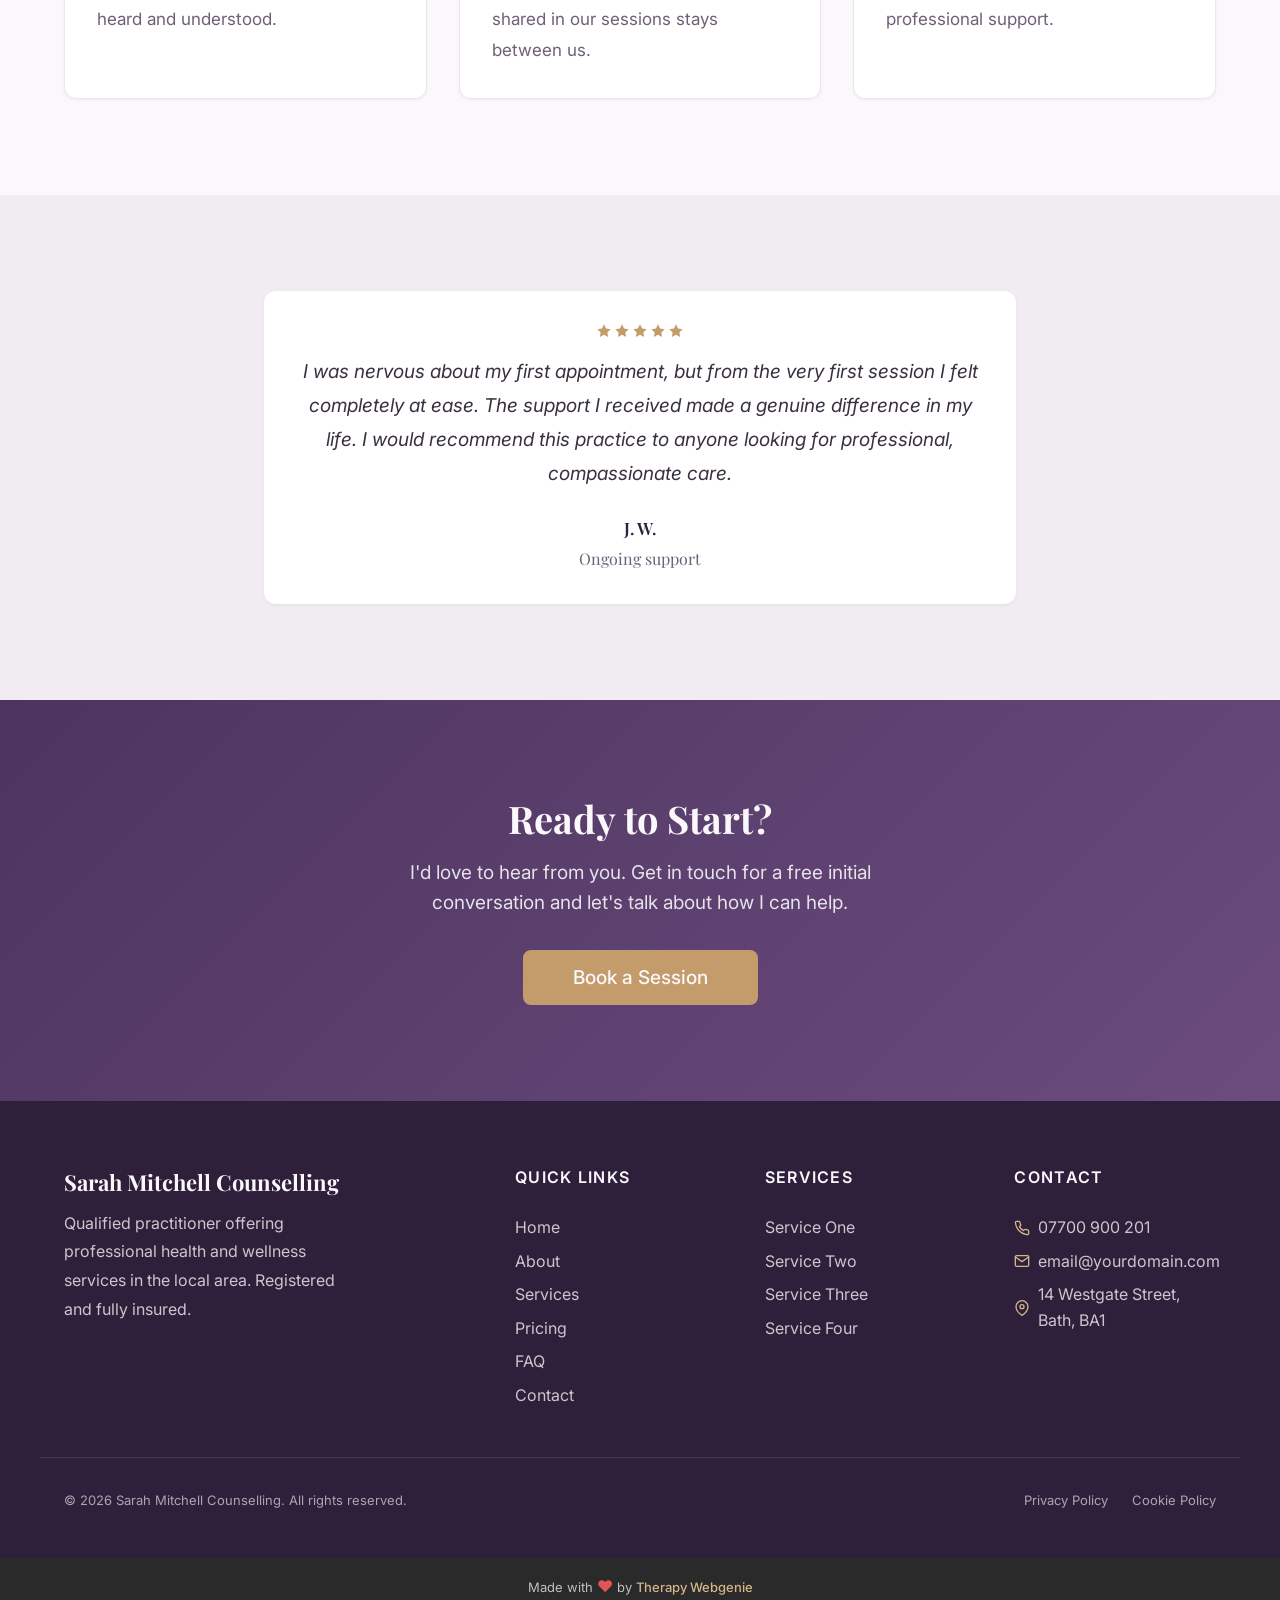
==== commit c8183a8c: "Fix about-split-third: update section wrapper and text content classes Co-Authored-By: Claude Opus 4" ====
--- a/about.html
+++ b/about.html
@@ -94,11 +94,11 @@
   <main id="main">
 
     <!-- SECTION: about-hero -->
-    <section class="about-hero">
+    <section class="about-split-third">
       <div class="container about-split-third__inner">
         <div class="about-split-third__image-wrap" style="background-image: url('images/about-portrait.jpg');" role="img" aria-label="Sarah Mitchell, practitioner at Sarah Mitchell Counselling">
         </div>
-        <div class="about-hero__content">
+        <div class="about-split-third__text">
           <span class="section-label">About Me</span>
           <h1>Hello, I'm Sarah</h1>
           <p>I'm a qualified and registered practitioner based in the local area. For several years, I've had the privilege of supporting people through some of the most challenging periods of their lives — helping them find clarity, confidence, and a renewed sense of wellbeing.</p>
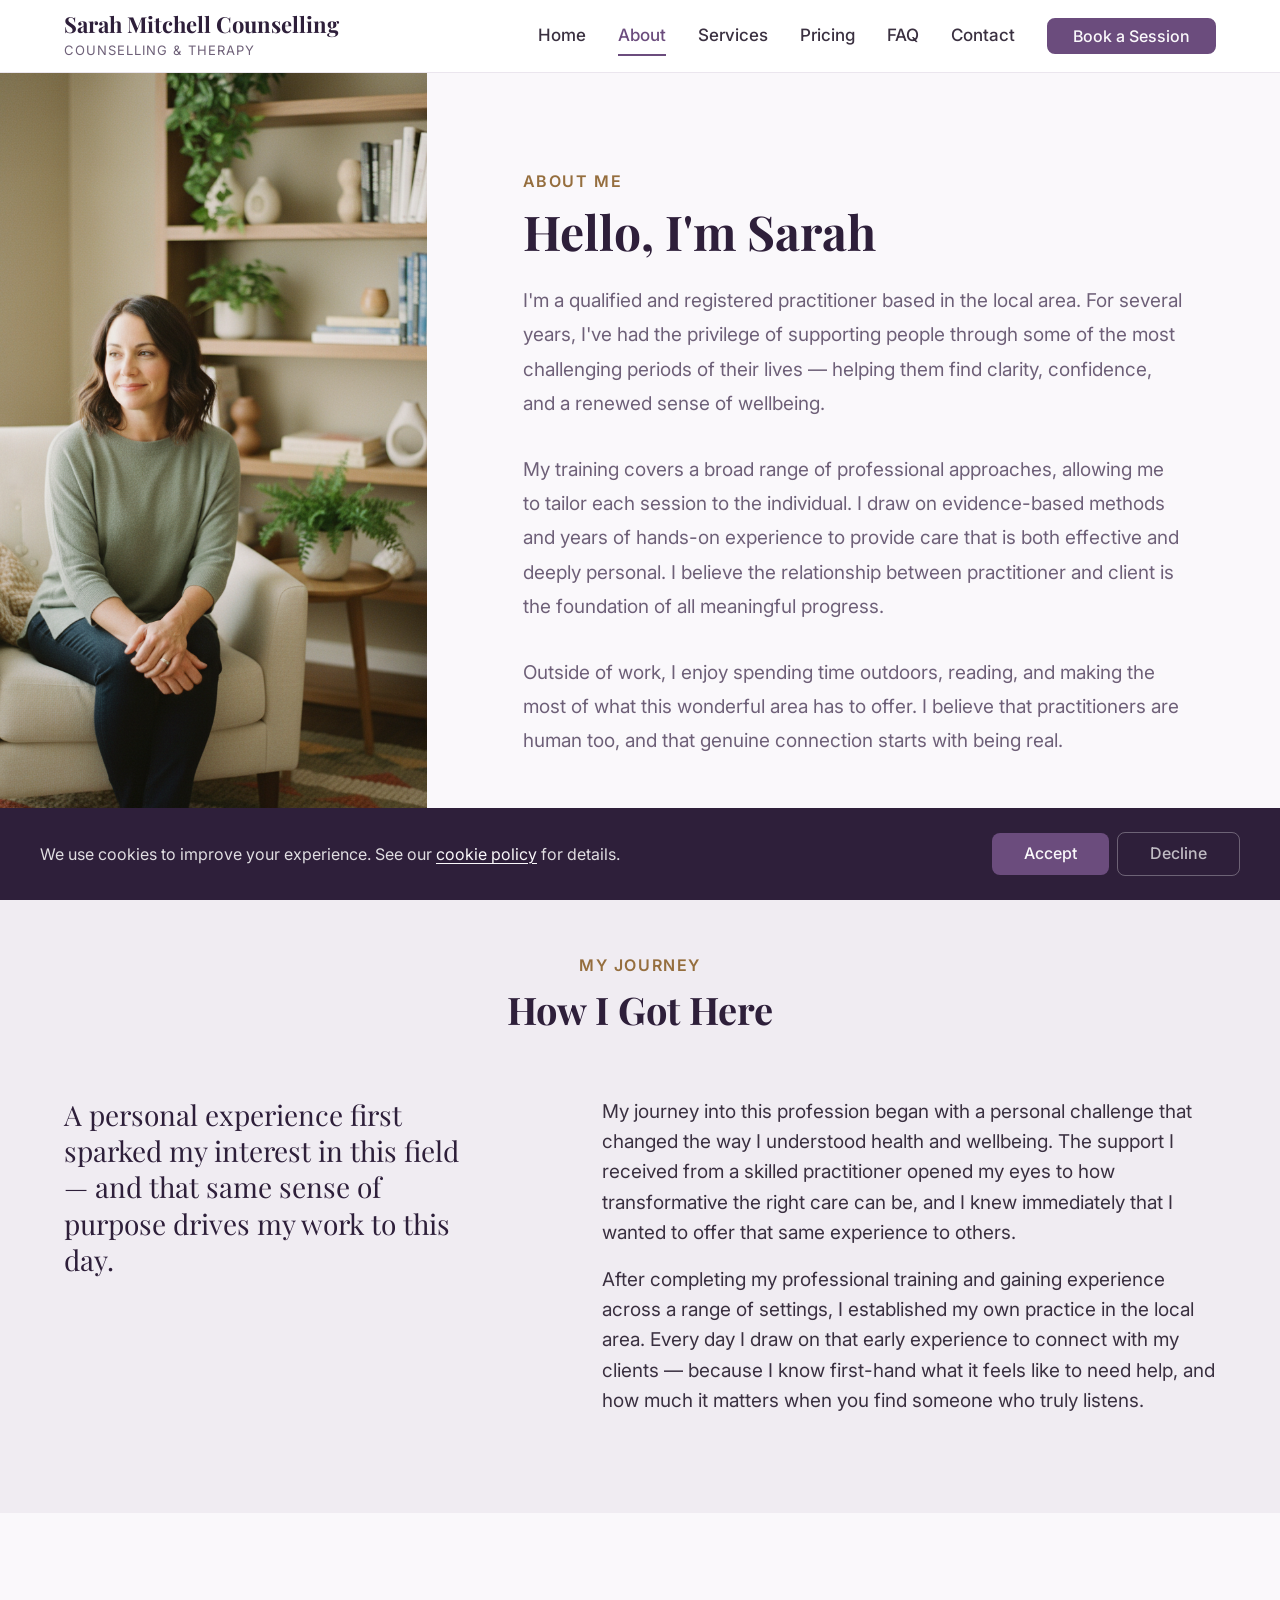
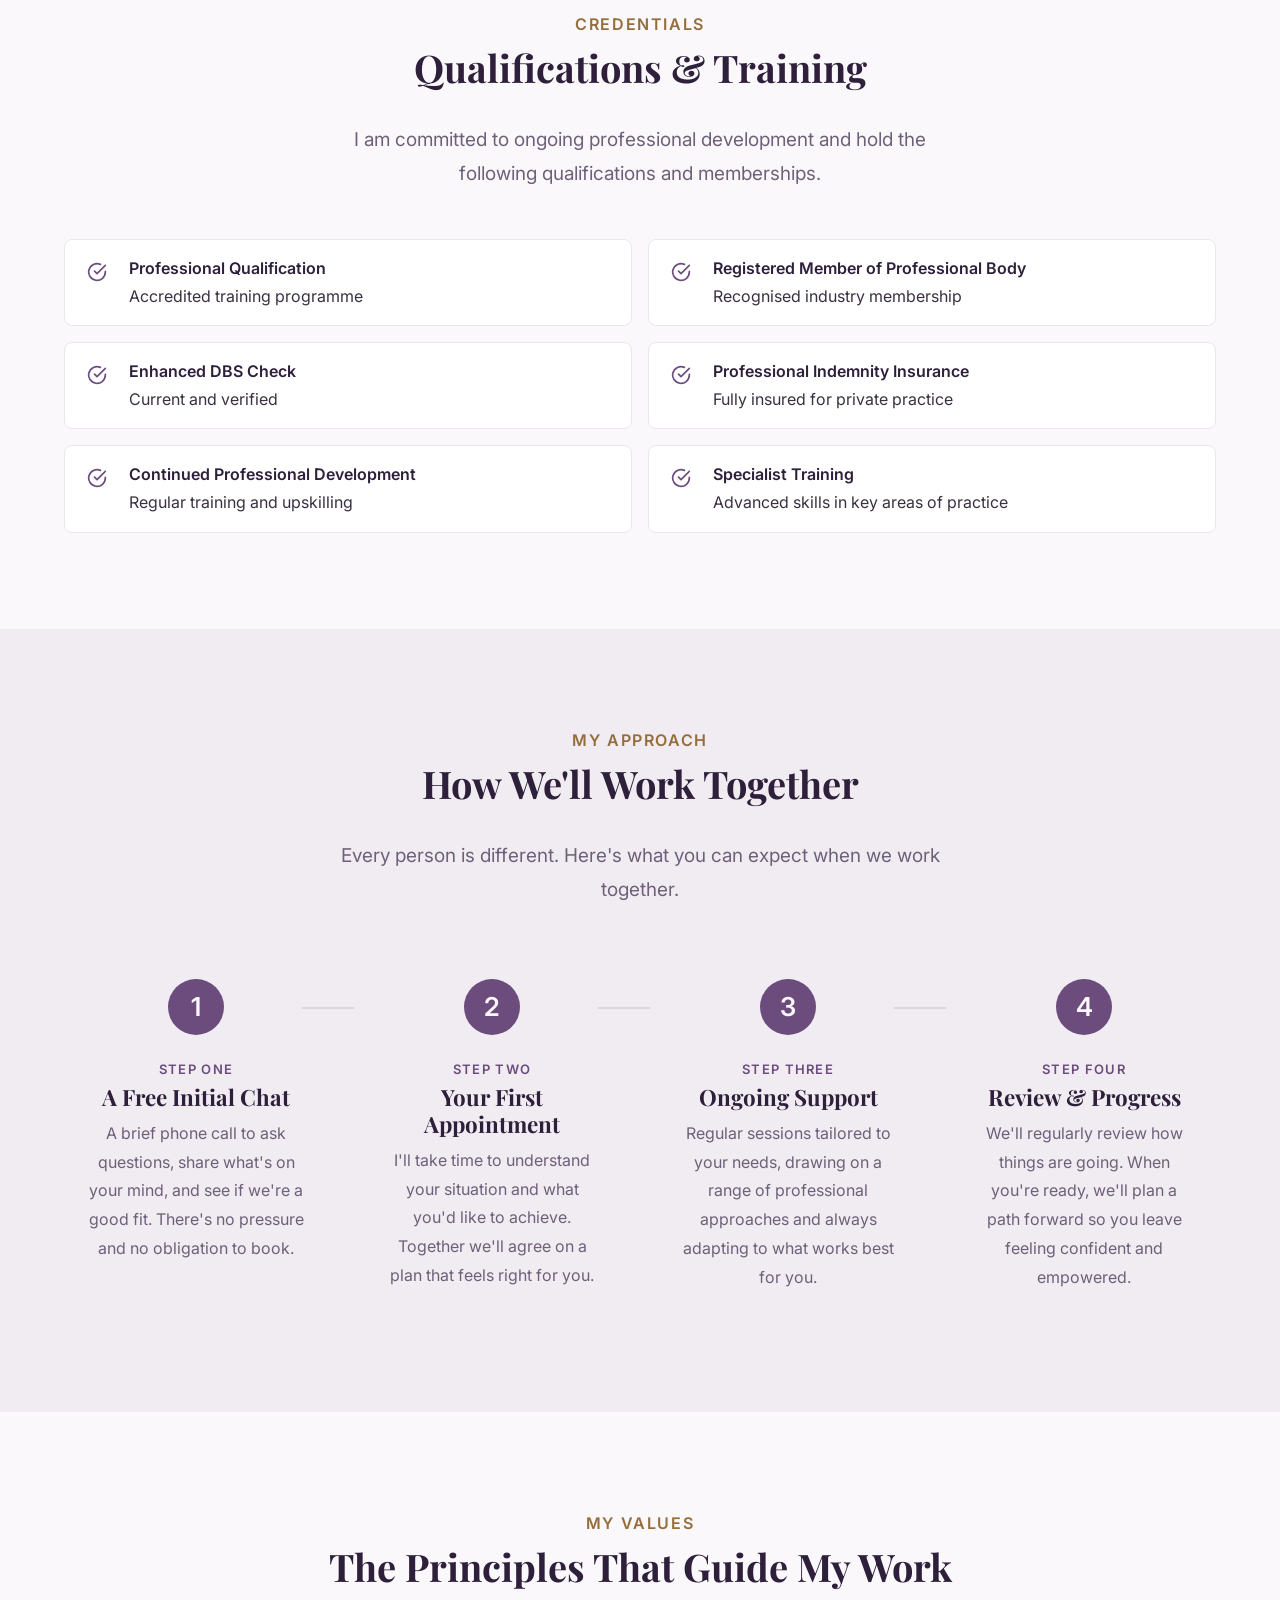
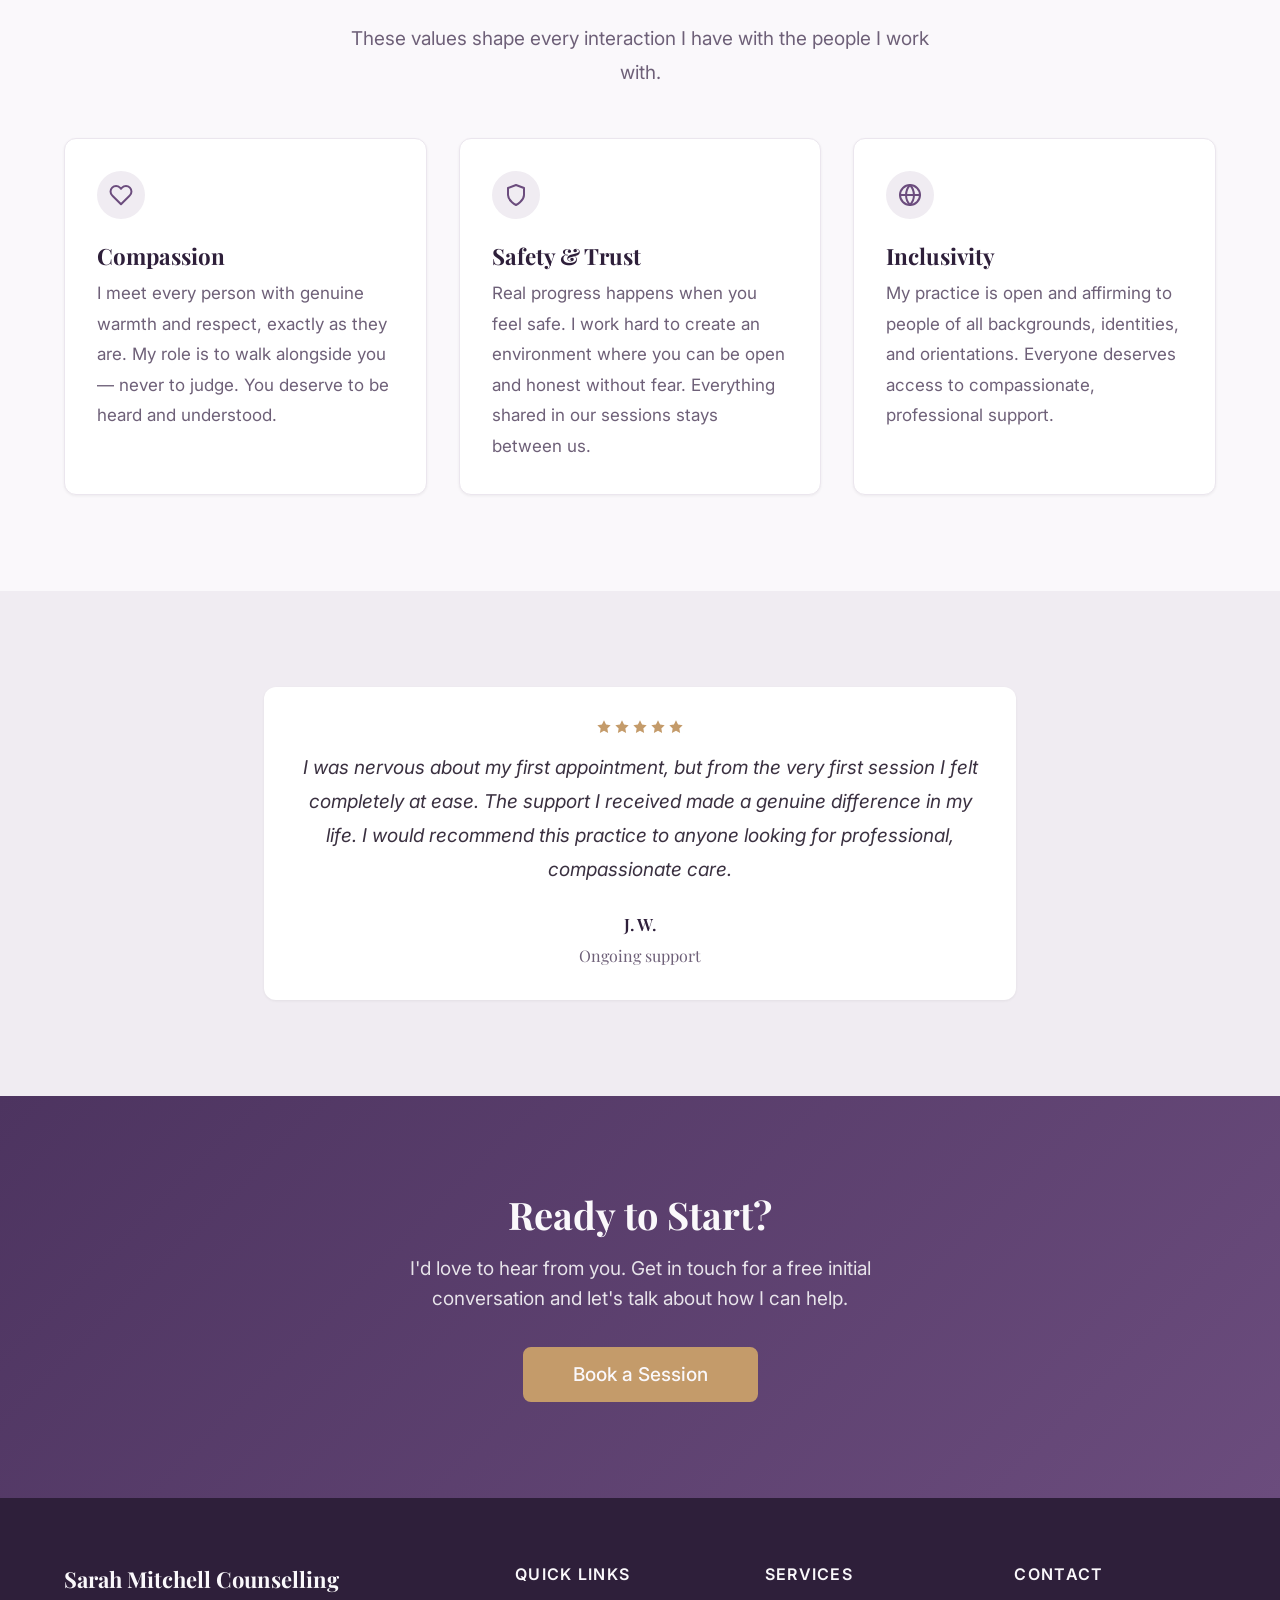
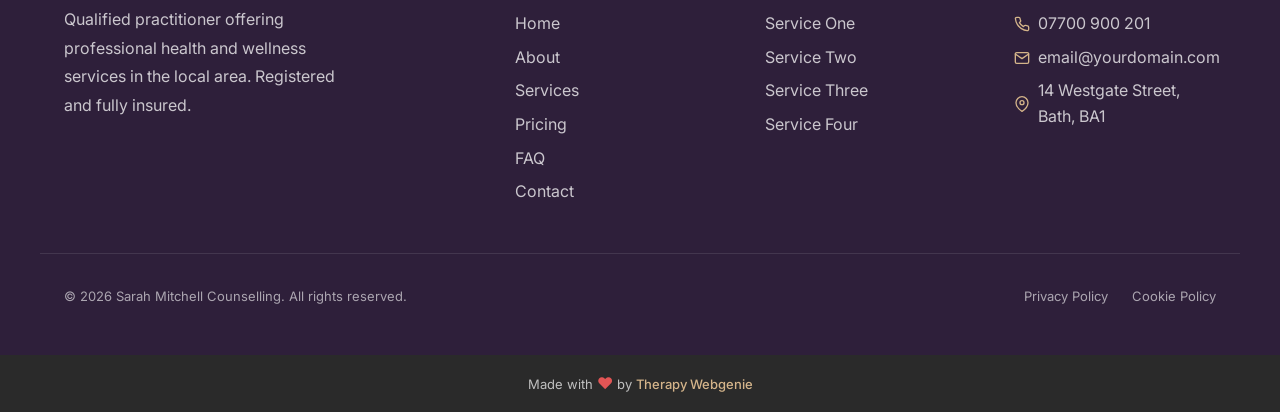
==== commit 633c7b99: "Fix about-split-third: remove container class, add min-height for image Container class was constrai" ====
--- a/about.html
+++ b/about.html
@@ -95,7 +95,7 @@
 
     <!-- SECTION: about-hero -->
     <section class="about-split-third">
-      <div class="container about-split-third__inner">
+      <div class="about-split-third__inner">
         <div class="about-split-third__image-wrap" style="background-image: url('images/about-portrait.jpg');" role="img" aria-label="Sarah Mitchell, practitioner at Sarah Mitchell Counselling">
         </div>
         <div class="about-split-third__text">
--- a/css/components.css
+++ b/css/components.css
@@ -2555,6 +2555,71 @@
   }
 }
 
+/* =============================================
+   ABOUT: SPLIT THIRD
+   1fr image (left) + 2fr text (right).
+   Narrower image column than about-hero.
+   Uses background-image for full-bleed coverage.
+   ============================================= */
+.about-split-third {
+  padding: 0;
+}
+
+.about-split-third__inner {
+  display: grid;
+  grid-template-columns: 1fr;
+  gap: var(--space-2xl);
+  align-items: stretch;
+}
+
+.about-split-third h1,
+.about-split-third h2 {
+  margin-bottom: var(--space-lg);
+}
+
+.about-split-third__image-wrap {
+  background-size: cover;
+  background-position: center;
+  background-repeat: no-repeat;
+  min-height: 350px;
+}
+
+.about-split-third__text {
+  padding: var(--space-2xl) var(--space-lg);
+  display: flex;
+  flex-direction: column;
+  justify-content: center;
+}
+
+.about-split-third__text p {
+  color: var(--color-text-light);
+  line-height: var(--line-height-relaxed);
+}
+
+.about-split-third__text p + p {
+  margin-top: var(--space-md);
+}
+
+@media (min-width: 768px) {
+  .about-split-third {
+    overflow: hidden;
+  }
+
+  .about-split-third__inner {
+    grid-template-columns: 1fr 2fr;
+    gap: 0;
+  }
+
+  .about-split-third__image-wrap {
+    overflow: hidden;
+    min-height: 500px;
+  }
+
+  .about-split-third__text {
+    padding: var(--space-4xl);
+  }
+}
+
 /* Qualifications */
 .quals-list {
   display: grid;
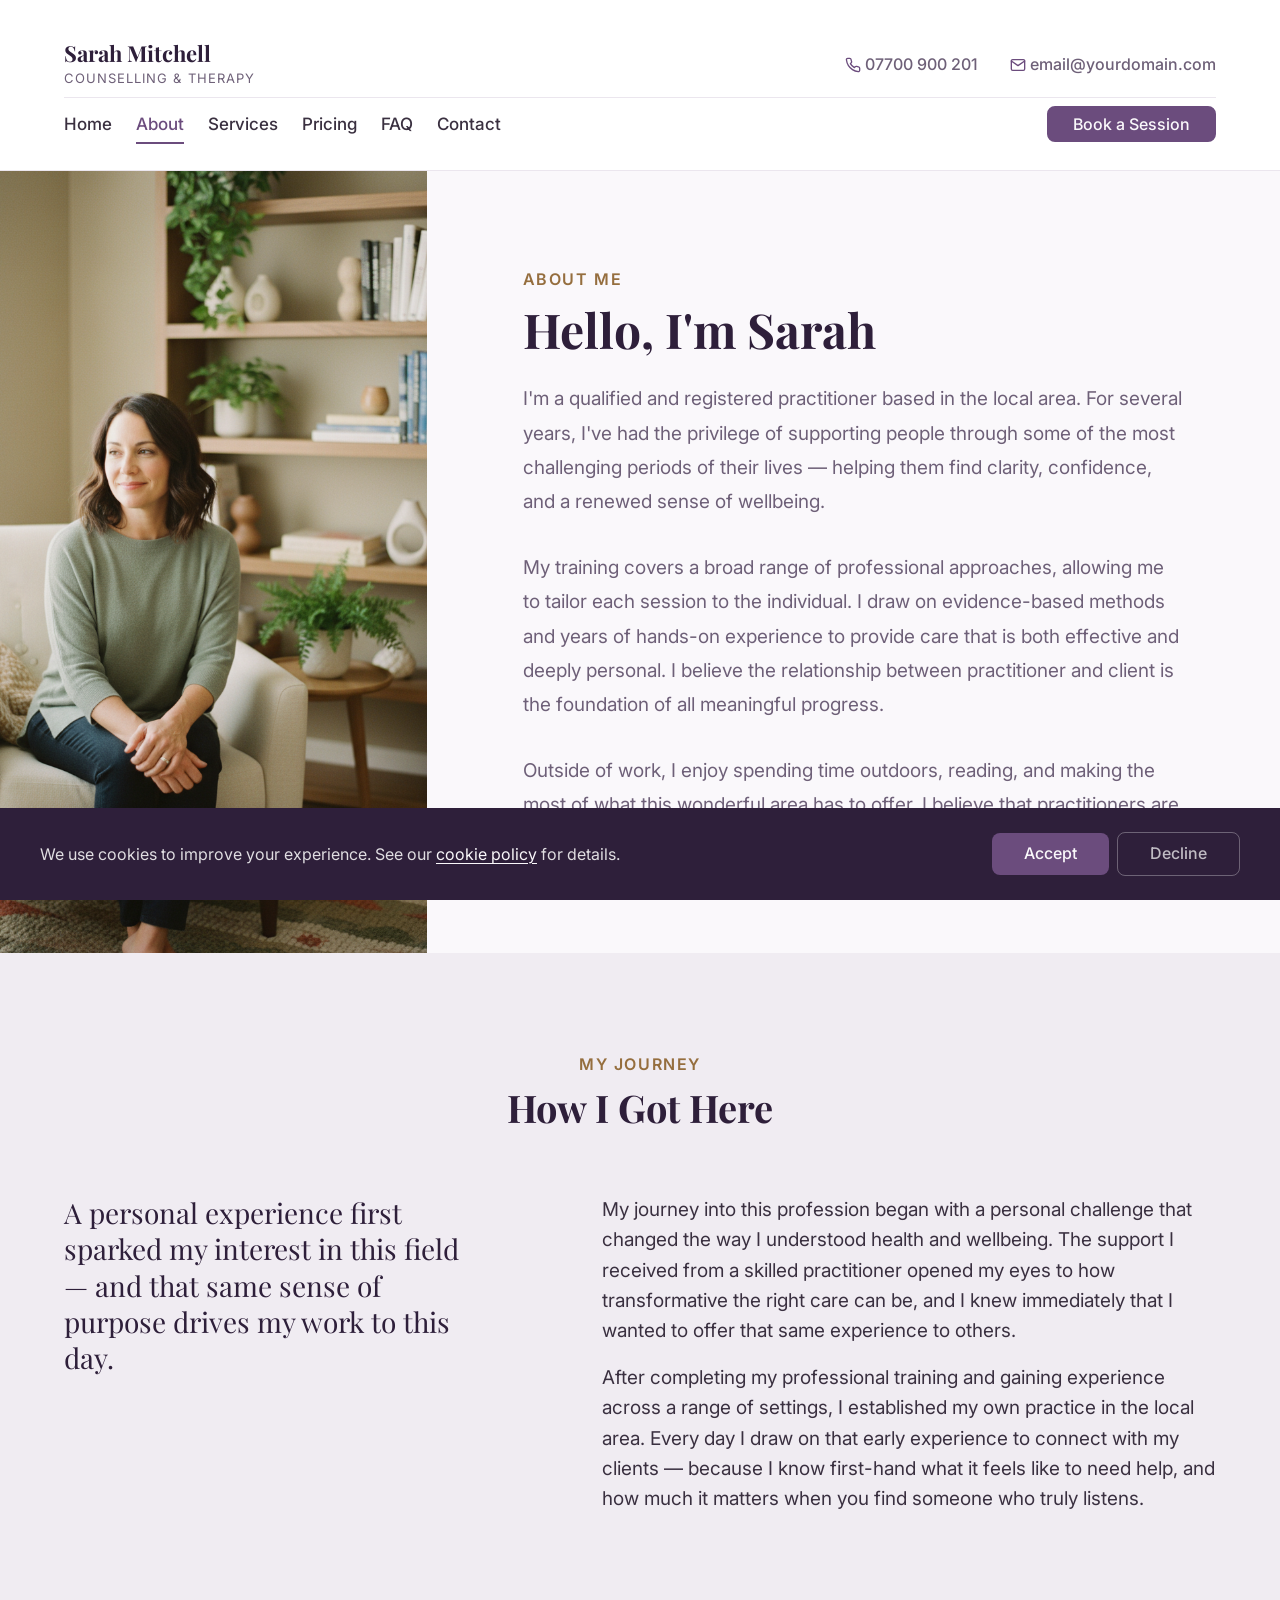
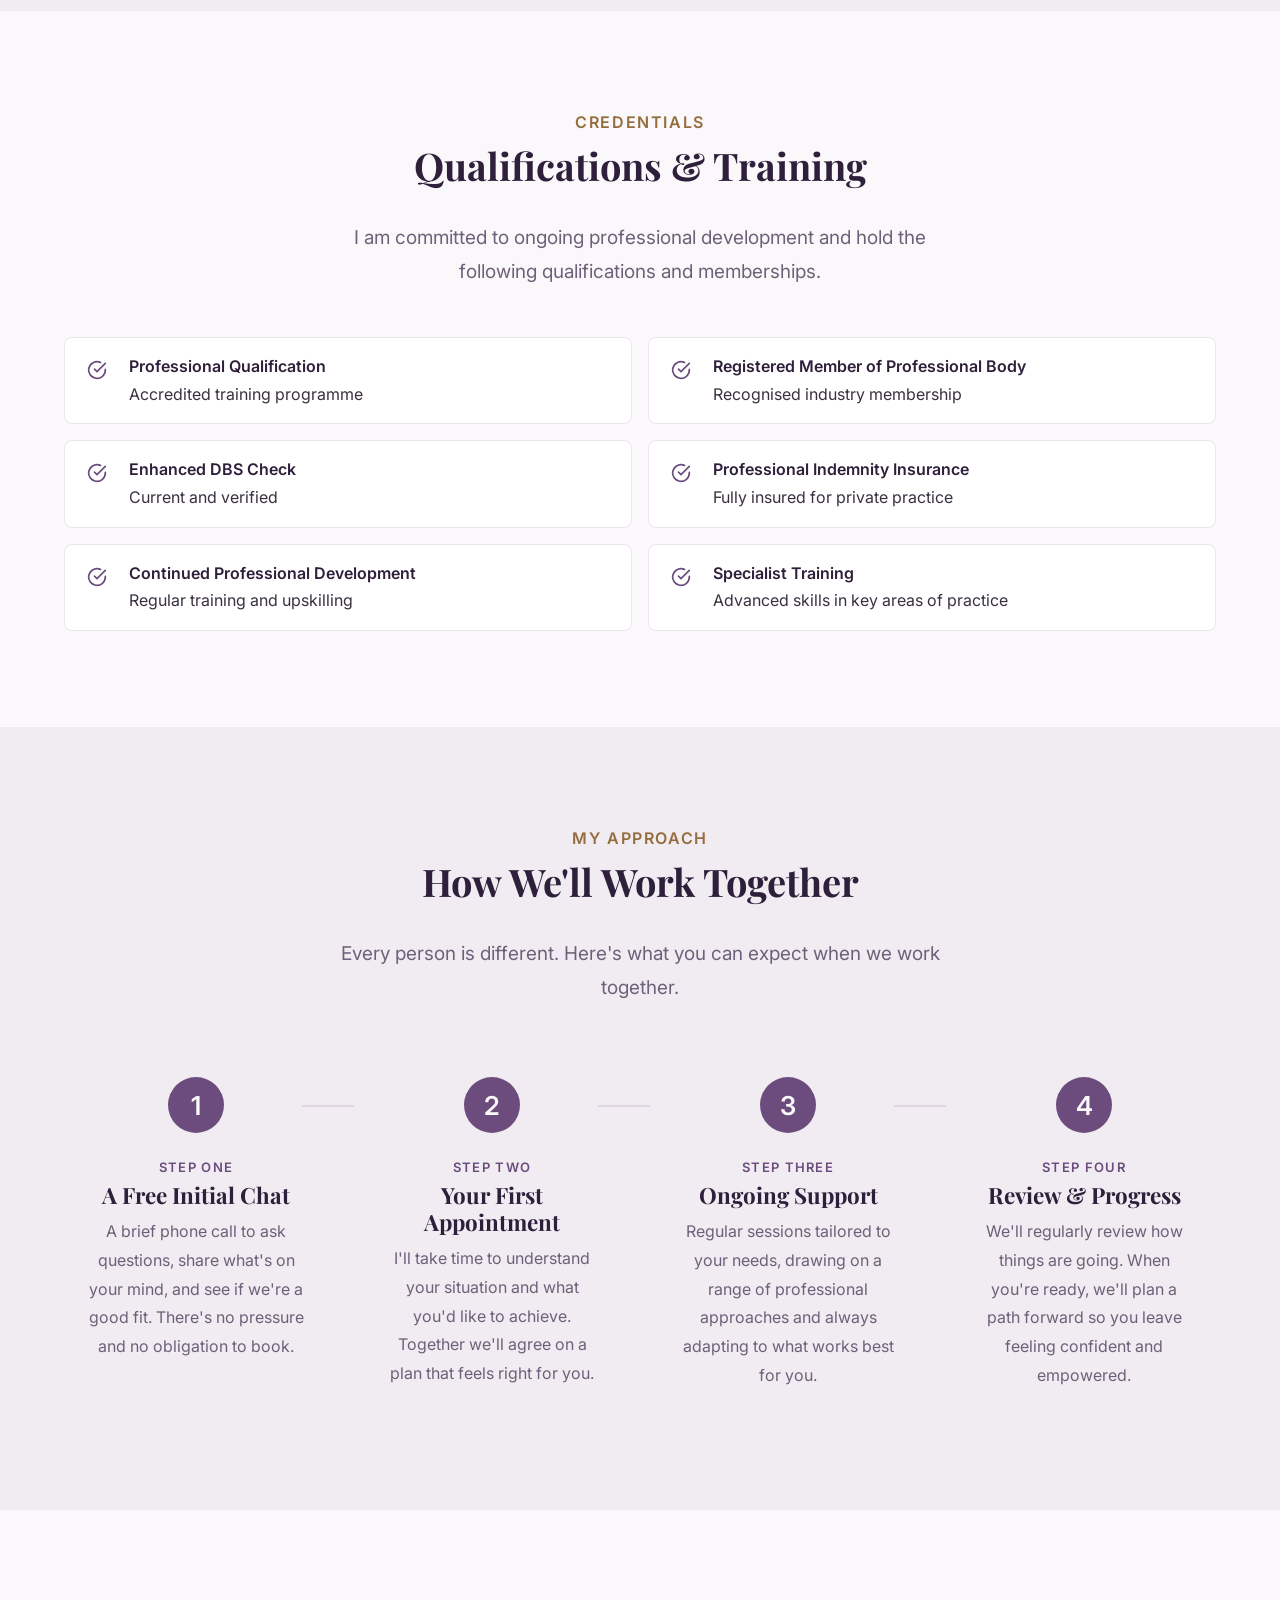
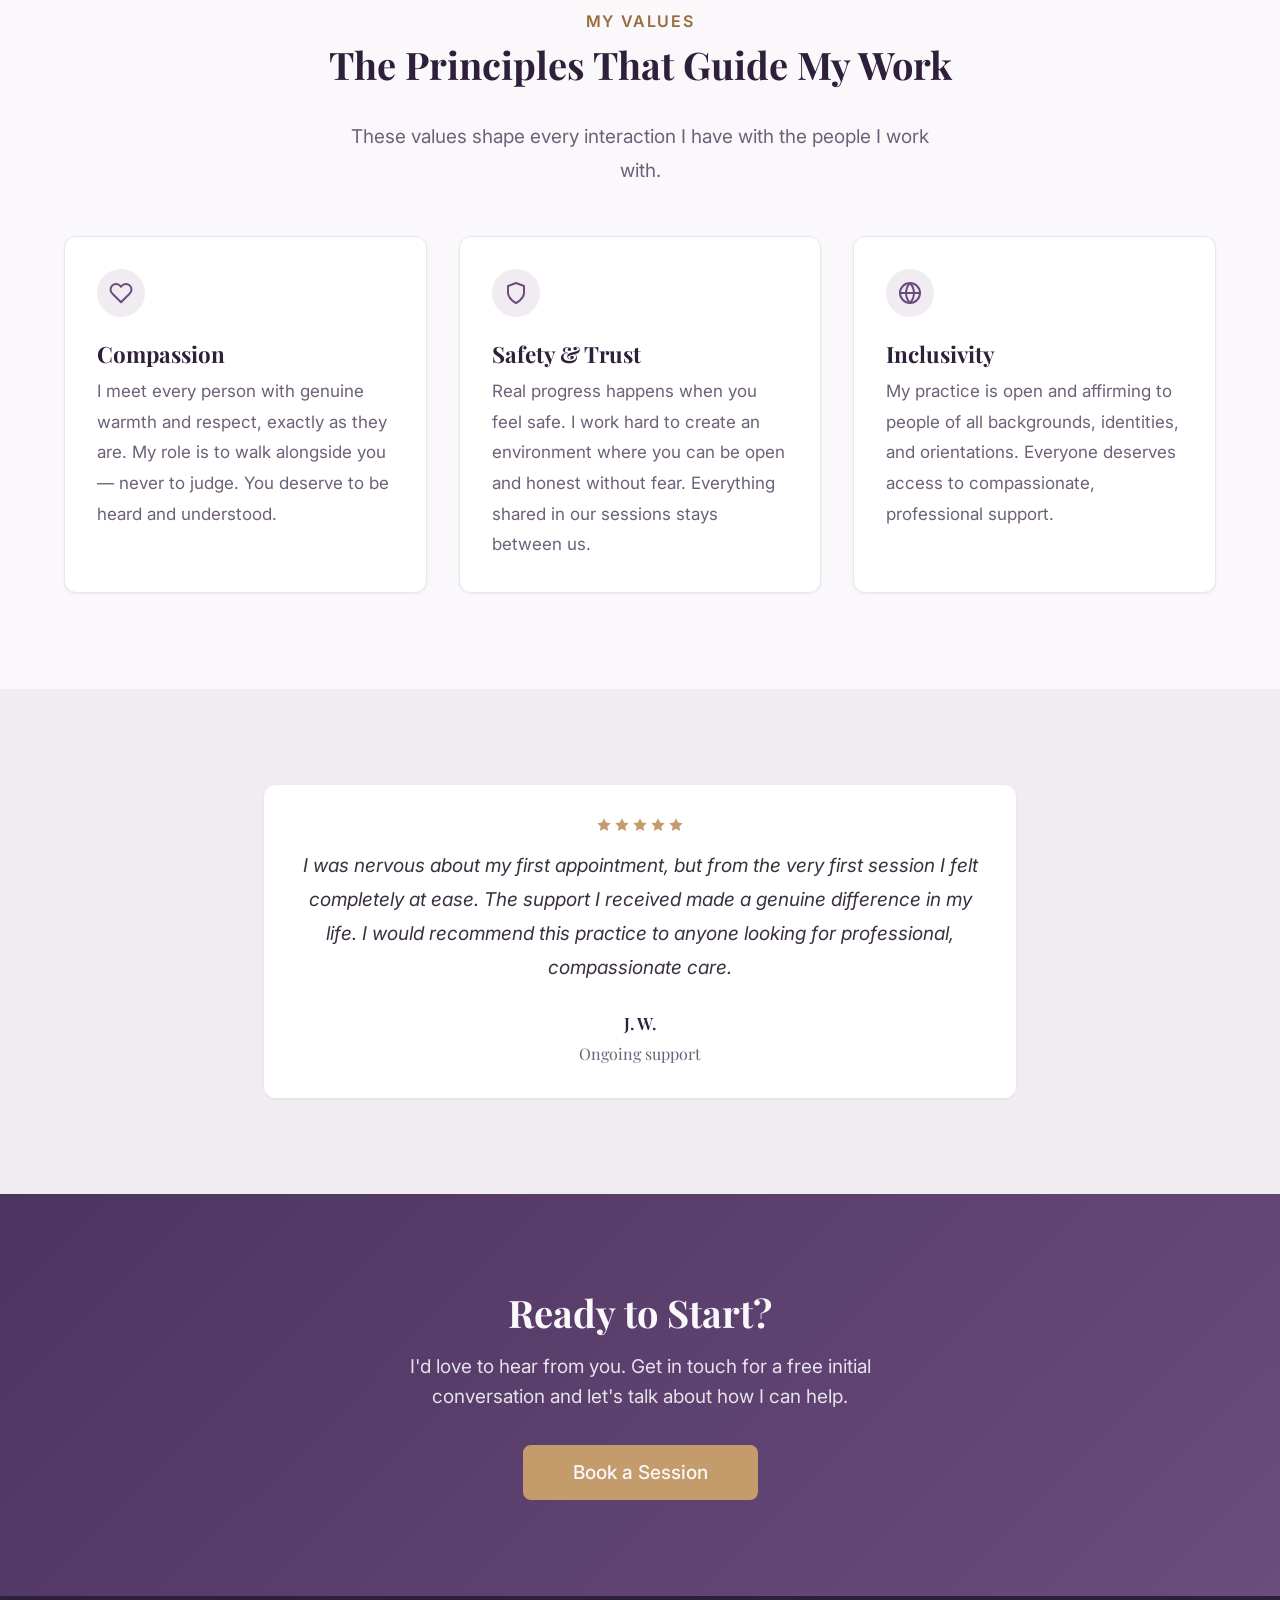
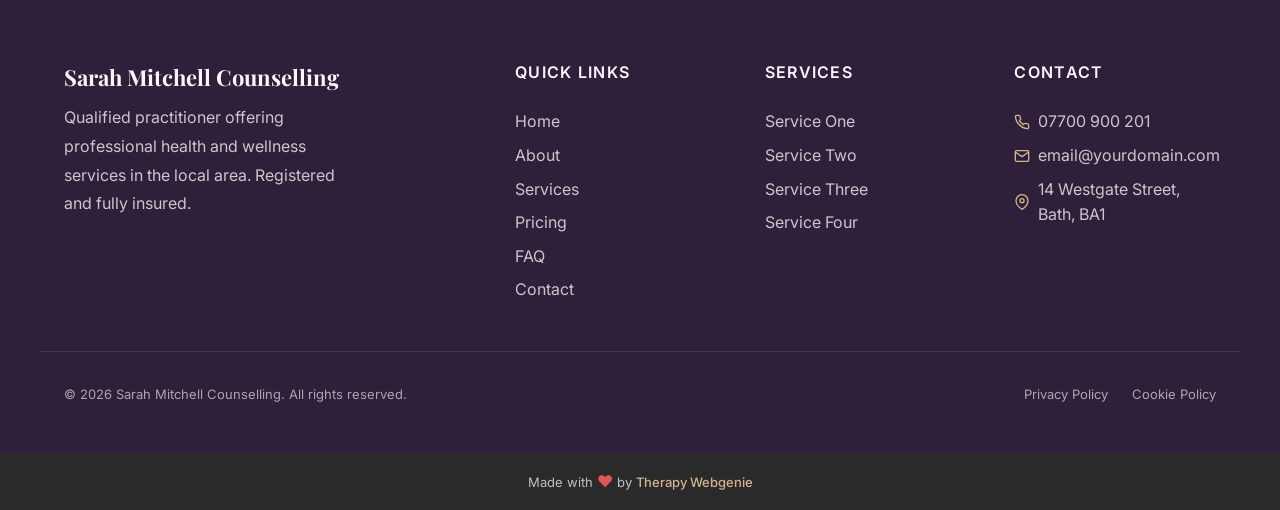
==== commit 28ac640e: "Convert all pages to two-tier nav Top tier: brand + phone/email contact info Bottom tier: nav links " ====
--- a/about.html
+++ b/about.html
@@ -33,36 +33,61 @@
   <a href="#main" class="skip-link">Skip to main content</a>
 
   <!-- SECTION: nav -->
-  <nav class="nav" role="navigation" aria-label="Main navigation">
-    <div class="container nav__inner">
-      <a href="index.html" class="nav__brand">
-        <!-- PROFILE:logo --><!-- /PROFILE:logo -->
-        <span class="nav__name"><!-- PROFILE:site_title -->Sarah Mitchell Counselling<!-- /PROFILE:site_title --></span>
-        <span class="nav__title"><!-- PROFILE:site_slogan -->Counselling &amp; Therapy<!-- /PROFILE:site_slogan --></span>
-      </a>
-      <div class="nav__links">
+  <nav class="nav nav--two-tier" role="navigation" aria-label="Main navigation">
+    <div class="container">
+      <div class="nav__top">
+        <a href="index.html" class="nav__brand nav__brand--inline">
+          <div class="nav__brand-text">
+            <span class="nav__name"><!-- PROFILE:site_title -->Sarah Mitchell<!-- /PROFILE:site_title --></span>
+            <span class="nav__title"><!-- PROFILE:site_slogan -->Counselling &amp; Therapy<!-- /PROFILE:site_slogan --></span>
+          </div>
+        </a>
+        <div class="nav__contact">
+          <div class="nav__contact-item">
+            <svg xmlns="http://www.w3.org/2000/svg" viewBox="0 0 24 24" fill="none" stroke="currentColor" stroke-width="2" stroke-linecap="round" stroke-linejoin="round"><path d="M22 16.92v3a2 2 0 0 1-2.18 2 19.79 19.79 0 0 1-8.63-3.07 19.5 19.5 0 0 1-6-6 19.79 19.79 0 0 1-3.07-8.67A2 2 0 0 1 4.11 2h3a2 2 0 0 1 2 1.72c.127.96.361 1.903.7 2.81a2 2 0 0 1-.45 2.11L8.09 9.91a16 16 0 0 0 6 6l1.27-1.27a2 2 0 0 1 2.11-.45c.907.339 1.85.573 2.81.7A2 2 0 0 1 22 16.92z"></path></svg>
+            <!-- PROFILE:phone_landline --><a href="tel:07700900201">07700 900 201</a><!-- /PROFILE:phone_landline -->
+          </div>
+          <div class="nav__contact-item">
+            <svg xmlns="http://www.w3.org/2000/svg" viewBox="0 0 24 24" fill="none" stroke="currentColor" stroke-width="2" stroke-linecap="round" stroke-linejoin="round"><path d="M4 4h16c1.1 0 2 .9 2 2v12c0 1.1-.9 2-2 2H4c-1.1 0-2-.9-2-2V6c0-1.1.9-2 2-2z"></path><polyline points="22,6 12,13 2,6"></polyline></svg>
+            <!-- PROFILE:email --><a href="mailto:email@yourdomain.com">email@yourdomain.com</a><!-- /PROFILE:email -->
+          </div>
+        </div>
+      </div>
+      <div class="nav__bottom">
+        <div class="nav__links">
         <a href="index.html" class="nav__link">Home</a>
         <a href="about.html" class="nav__link nav__link--active">About</a>
         <a href="services.html" class="nav__link">Services</a>
         <a href="pricing.html" class="nav__link">Pricing</a>
         <a href="faq.html" class="nav__link">FAQ</a>
         <a href="contact.html" class="nav__link">Contact</a>
-        <a href="contact.html" class="btn btn--primary nav__cta">Book a Session</a>
-      </div>
-      <button class="nav__toggle" aria-label="Toggle menu" aria-expanded="false" aria-controls="mobile-menu">
-        <span class="nav__toggle-bar"></span>
-        <span class="nav__toggle-bar"></span>
-        <span class="nav__toggle-bar"></span>
-      </button>
+          <a href="contact.html" class="btn btn--primary nav__cta">Book a Session</a>
+        </div>
+        <button class="nav__toggle" aria-label="Toggle menu" aria-expanded="false" aria-controls="mobile-menu">
+          <span class="nav__toggle-bar"></span>
+          <span class="nav__toggle-bar"></span>
+          <span class="nav__toggle-bar"></span>
+        </button>
+      </div>
     </div>
     <div class="nav__mobile" id="mobile-menu" role="menu">
-      <a href="index.html" class="nav__link" role="menuitem">Home</a>
-      <a href="about.html" class="nav__link nav__link--active" role="menuitem">About</a>
-      <a href="services.html" class="nav__link" role="menuitem">Services</a>
-      <a href="pricing.html" class="nav__link" role="menuitem">Pricing</a>
-      <a href="faq.html" class="nav__link" role="menuitem">FAQ</a>
-      <a href="contact.html" class="nav__link" role="menuitem">Contact</a>
+        <a href="index.html" class="nav__link" role="menuitem">Home</a>
+        <a href="about.html" class="nav__link nav__link--active" role="menuitem">About</a>
+        <a href="services.html" class="nav__link" role="menuitem">Services</a>
+        <a href="pricing.html" class="nav__link" role="menuitem">Pricing</a>
+        <a href="faq.html" class="nav__link" role="menuitem">FAQ</a>
+        <a href="contact.html" class="nav__link" role="menuitem">Contact</a>
       <a href="contact.html" class="btn btn--primary" role="menuitem">Book a Session</a>
+      <div class="nav__mobile-contact">
+        <div class="nav__contact-item">
+          <svg xmlns="http://www.w3.org/2000/svg" viewBox="0 0 24 24" fill="none" stroke="currentColor" stroke-width="2" stroke-linecap="round" stroke-linejoin="round"><path d="M22 16.92v3a2 2 0 0 1-2.18 2 19.79 19.79 0 0 1-8.63-3.07 19.5 19.5 0 0 1-6-6 19.79 19.79 0 0 1-3.07-8.67A2 2 0 0 1 4.11 2h3a2 2 0 0 1 2 1.72c.127.96.361 1.903.7 2.81a2 2 0 0 1-.45 2.11L8.09 9.91a16 16 0 0 0 6 6l1.27-1.27a2 2 0 0 1 2.11-.45c.907.339 1.85.573 2.81.7A2 2 0 0 1 22 16.92z"></path></svg>
+          <a href="tel:07700900201">07700 900 201</a>
+        </div>
+        <div class="nav__contact-item">
+          <svg xmlns="http://www.w3.org/2000/svg" viewBox="0 0 24 24" fill="none" stroke="currentColor" stroke-width="2" stroke-linecap="round" stroke-linejoin="round"><path d="M4 4h16c1.1 0 2 .9 2 2v12c0 1.1-.9 2-2 2H4c-1.1 0-2-.9-2-2V6c0-1.1.9-2 2-2z"></path><polyline points="22,6 12,13 2,6"></polyline></svg>
+          <a href="mailto:email@yourdomain.com">email@yourdomain.com</a>
+        </div>
+      </div>
     </div>
   </nav>
   <!-- /SECTION: nav -->
--- a/css/components.css
+++ b/css/components.css
@@ -40,6 +40,8 @@
   align-items: center;
   justify-content: space-between;
   height: 72px;
+  position: relative;
+  z-index: 2;
 }
 
 .nav__brand {
@@ -95,6 +97,7 @@
   transition: color var(--transition-fast);
   position: relative;
   padding: var(--space-xs) 0;
+  white-space: nowrap;
 }
 
 .nav__link::after {
@@ -154,15 +157,14 @@
   transform: translateY(-7px) rotate(-45deg);
 }
 
-/* Mobile Menu Overlay — slide in from right */
+/* Mobile Menu Overlay — slide in from right, full viewport coverage */
 .nav__mobile {
   display: flex;
   position: fixed;
   inset: 0;
-  top: 72px;
   background-color: var(--color-surface);
-  z-index: 99;
-  padding: var(--space-xl) var(--space-lg);
+  z-index: 1;
+  padding: calc(72px + var(--space-xl)) var(--space-lg) var(--space-xl);
   flex-direction: column;
   gap: var(--space-lg);
   overflow-y: auto;
@@ -174,9 +176,9 @@
               visibility 0.35s;
 }
 
-/* When opened from the compact scroll header, start below it */
+/* When opened from the compact scroll header */
 .nav__mobile--from-scroll {
-  top: 56px;
+  padding-top: calc(56px + var(--space-xl));
   z-index: 201;
 }
 
@@ -1092,7 +1094,7 @@
 
 @media (min-width: 1024px) {
   .hero--half .hero__content {
-    padding: var(--space-4xl) var(--space-4xl) var(--space-4xl) var(--space-3xl);
+    padding: var(--space-4xl);
   }
 }
 
@@ -1275,7 +1277,7 @@
 
 @media (min-width: 1024px) {
   .hero--half.hero--reverse .hero__content {
-    padding: var(--space-4xl) var(--space-3xl) var(--space-4xl) var(--space-4xl);
+    padding: var(--space-4xl);
   }
 }
 
--- a/css/theme.css
+++ b/css/theme.css
@@ -54,3 +54,10 @@
 .testimonial--standalone .testimonial__stars {
   justify-content: center;
 }
+
+/* Portrait image — taller on desktop */
+@media (min-width: 768px) {
+  .intro__image-wrap {
+    min-height: 500px;
+  }
+}
